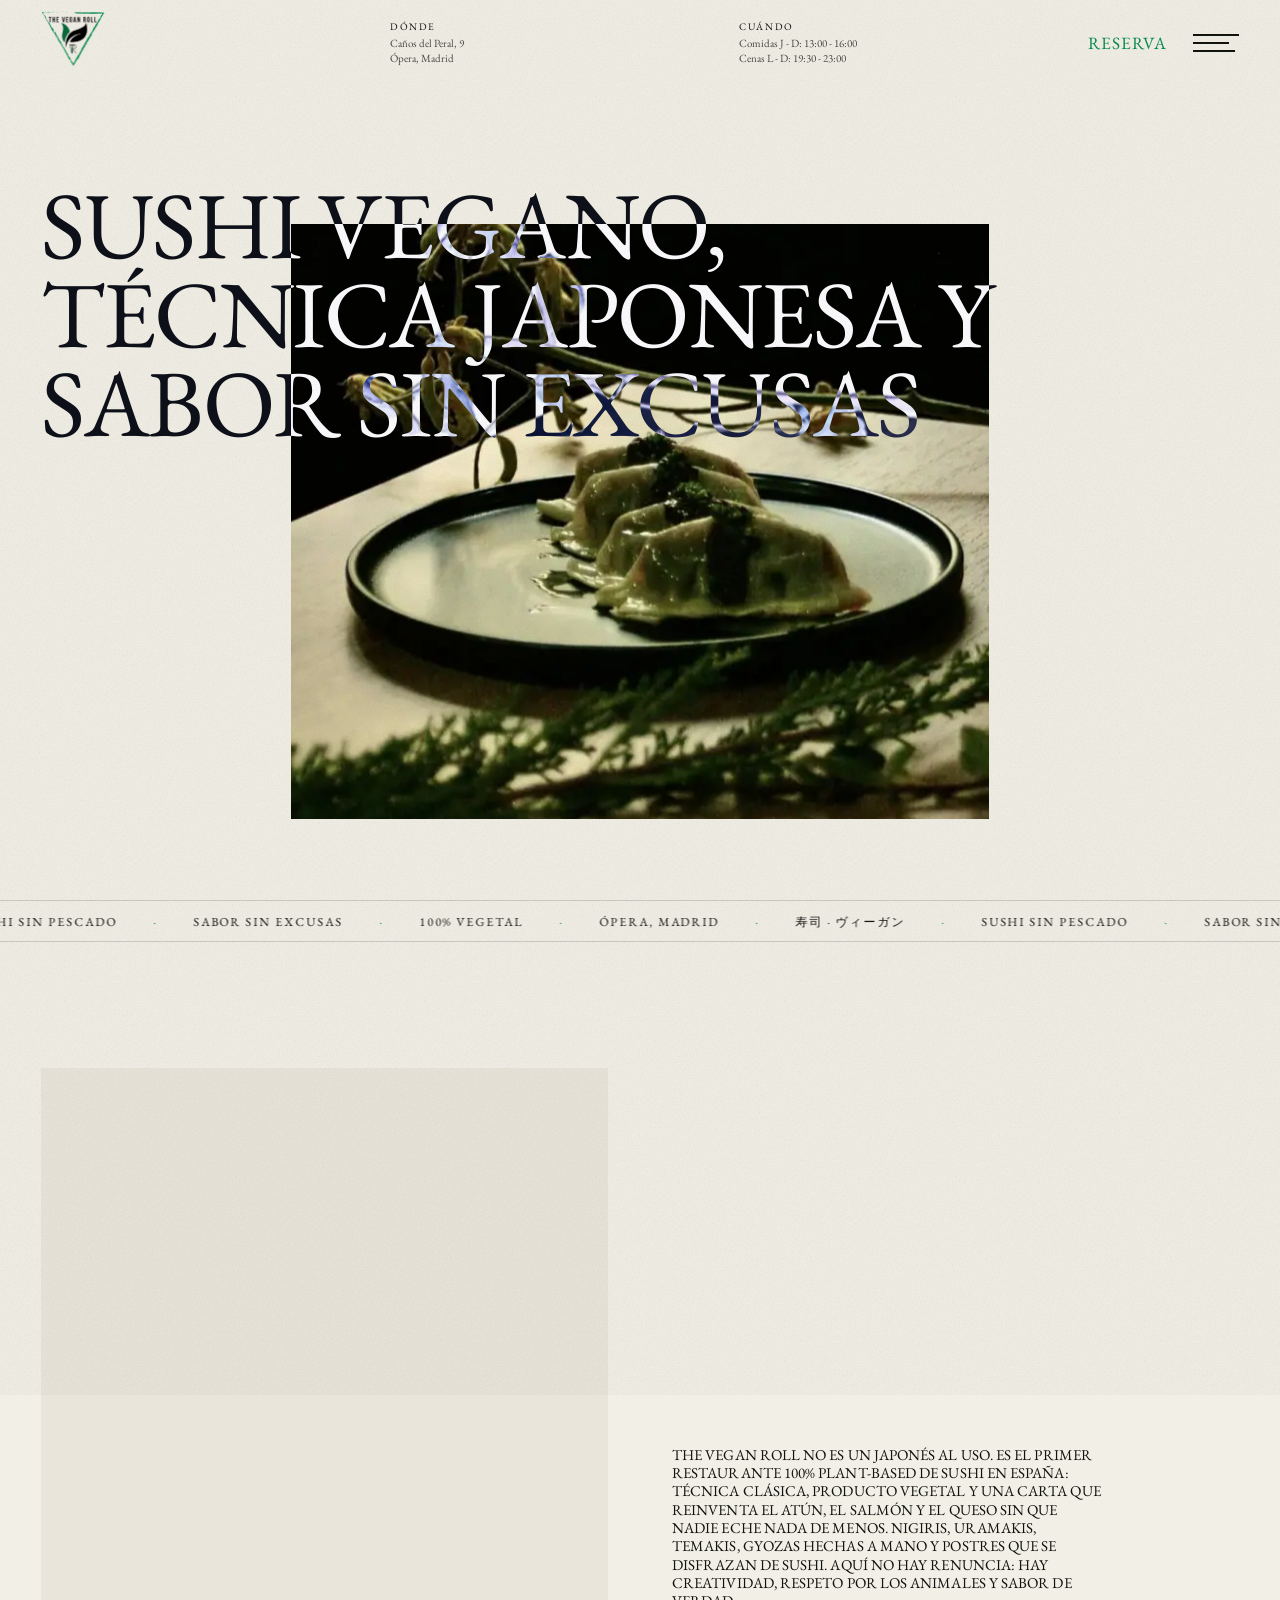
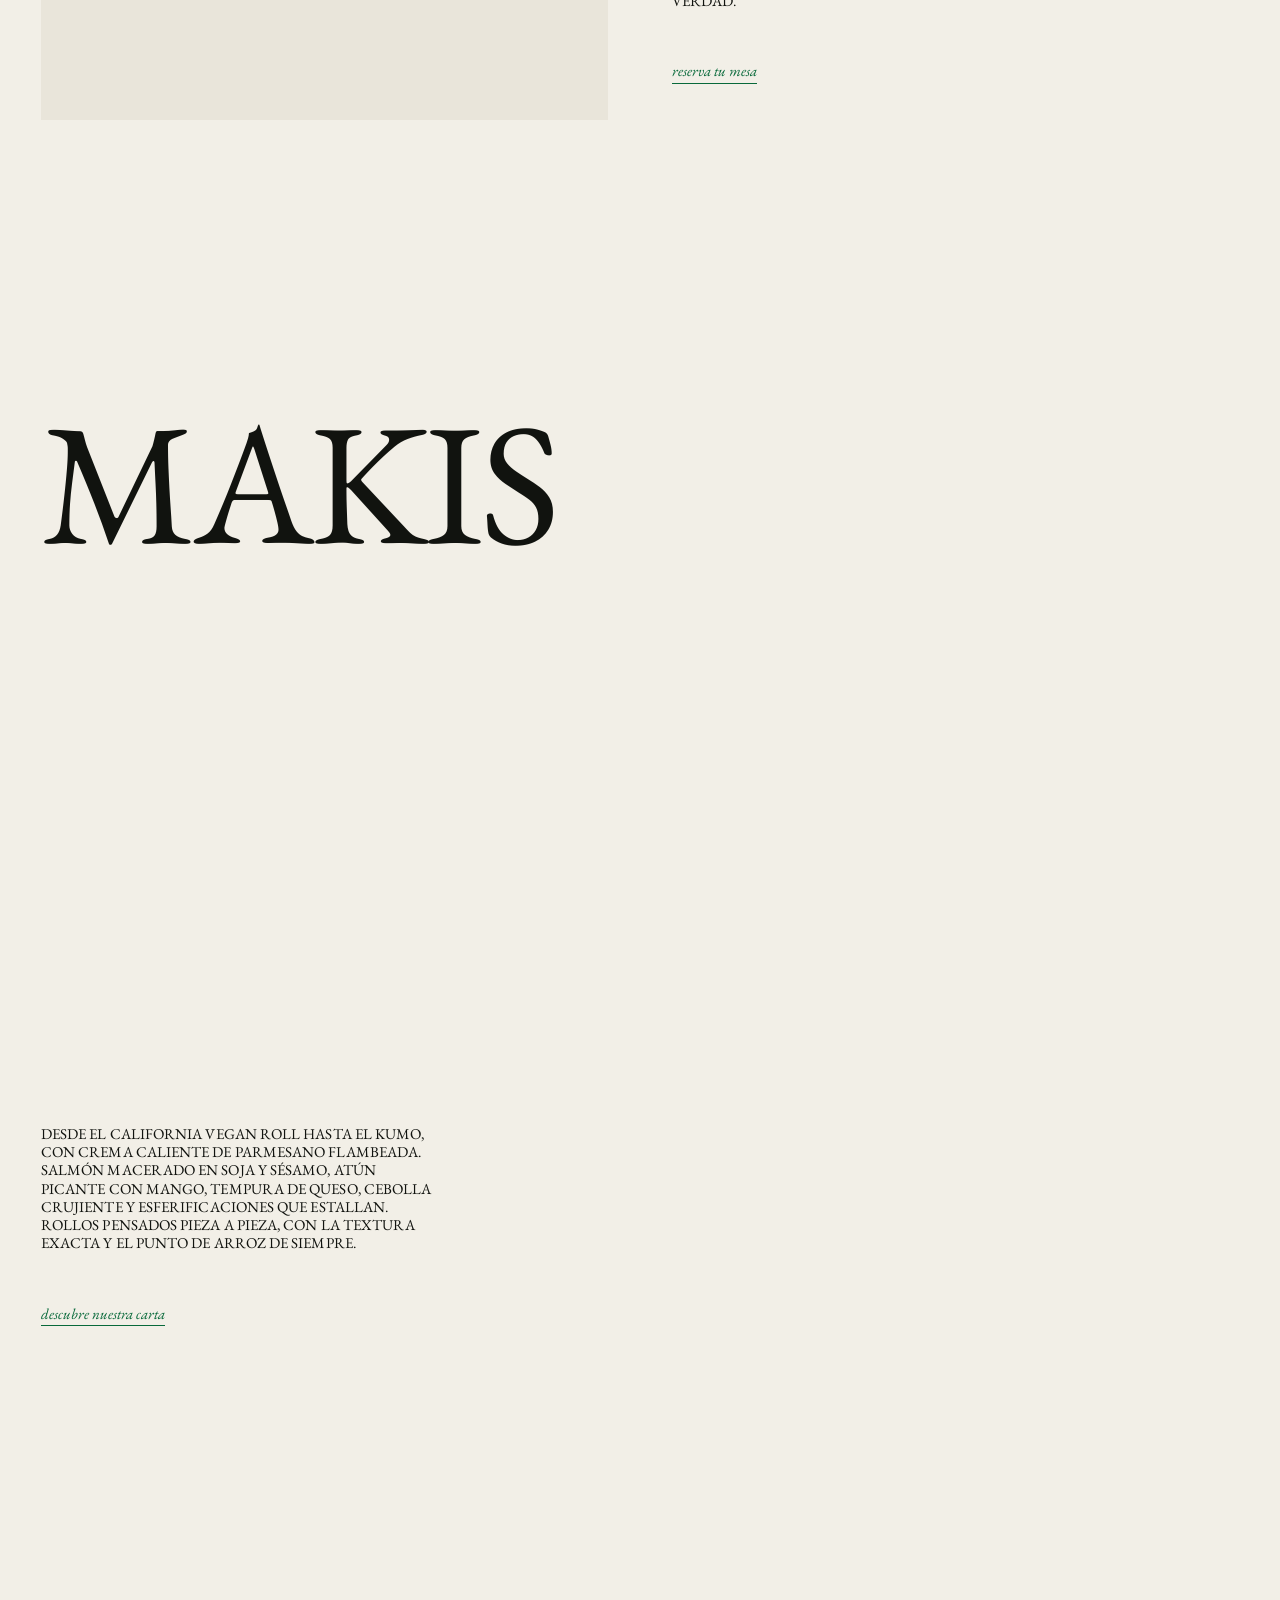
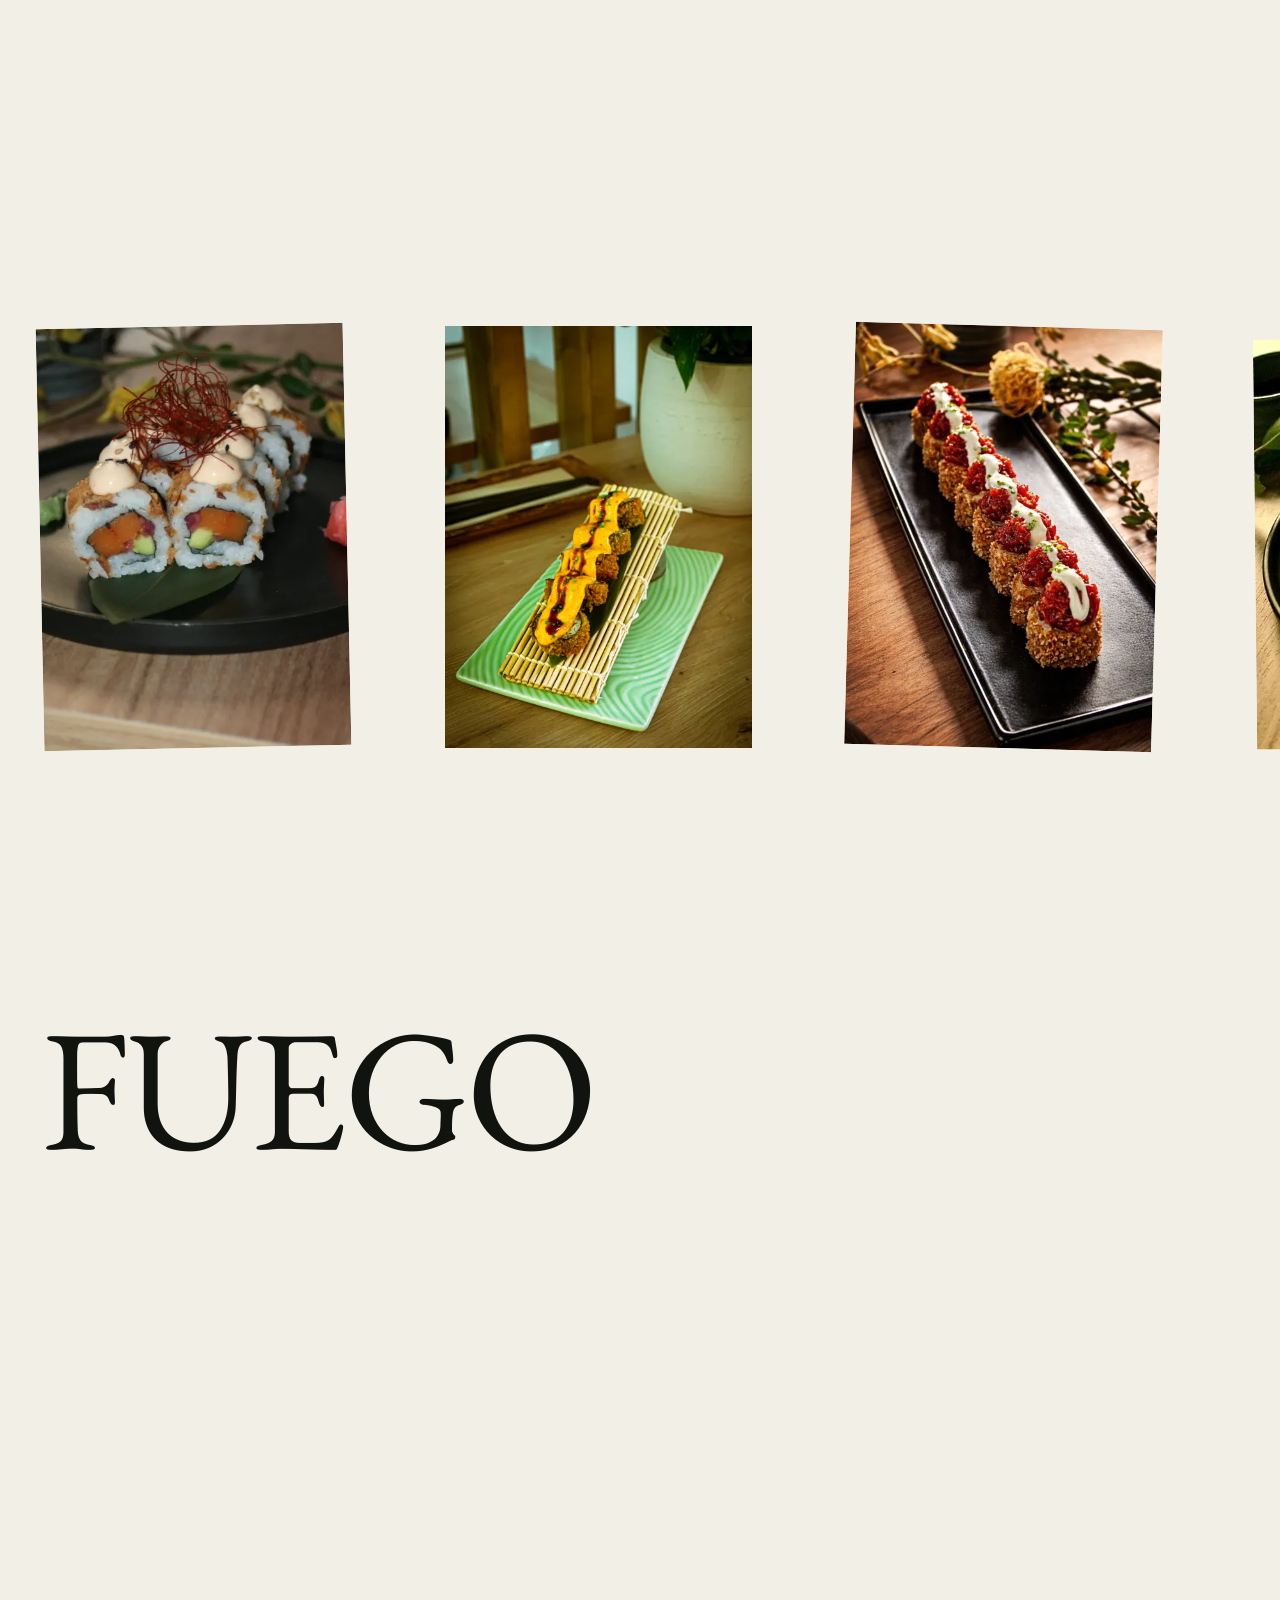
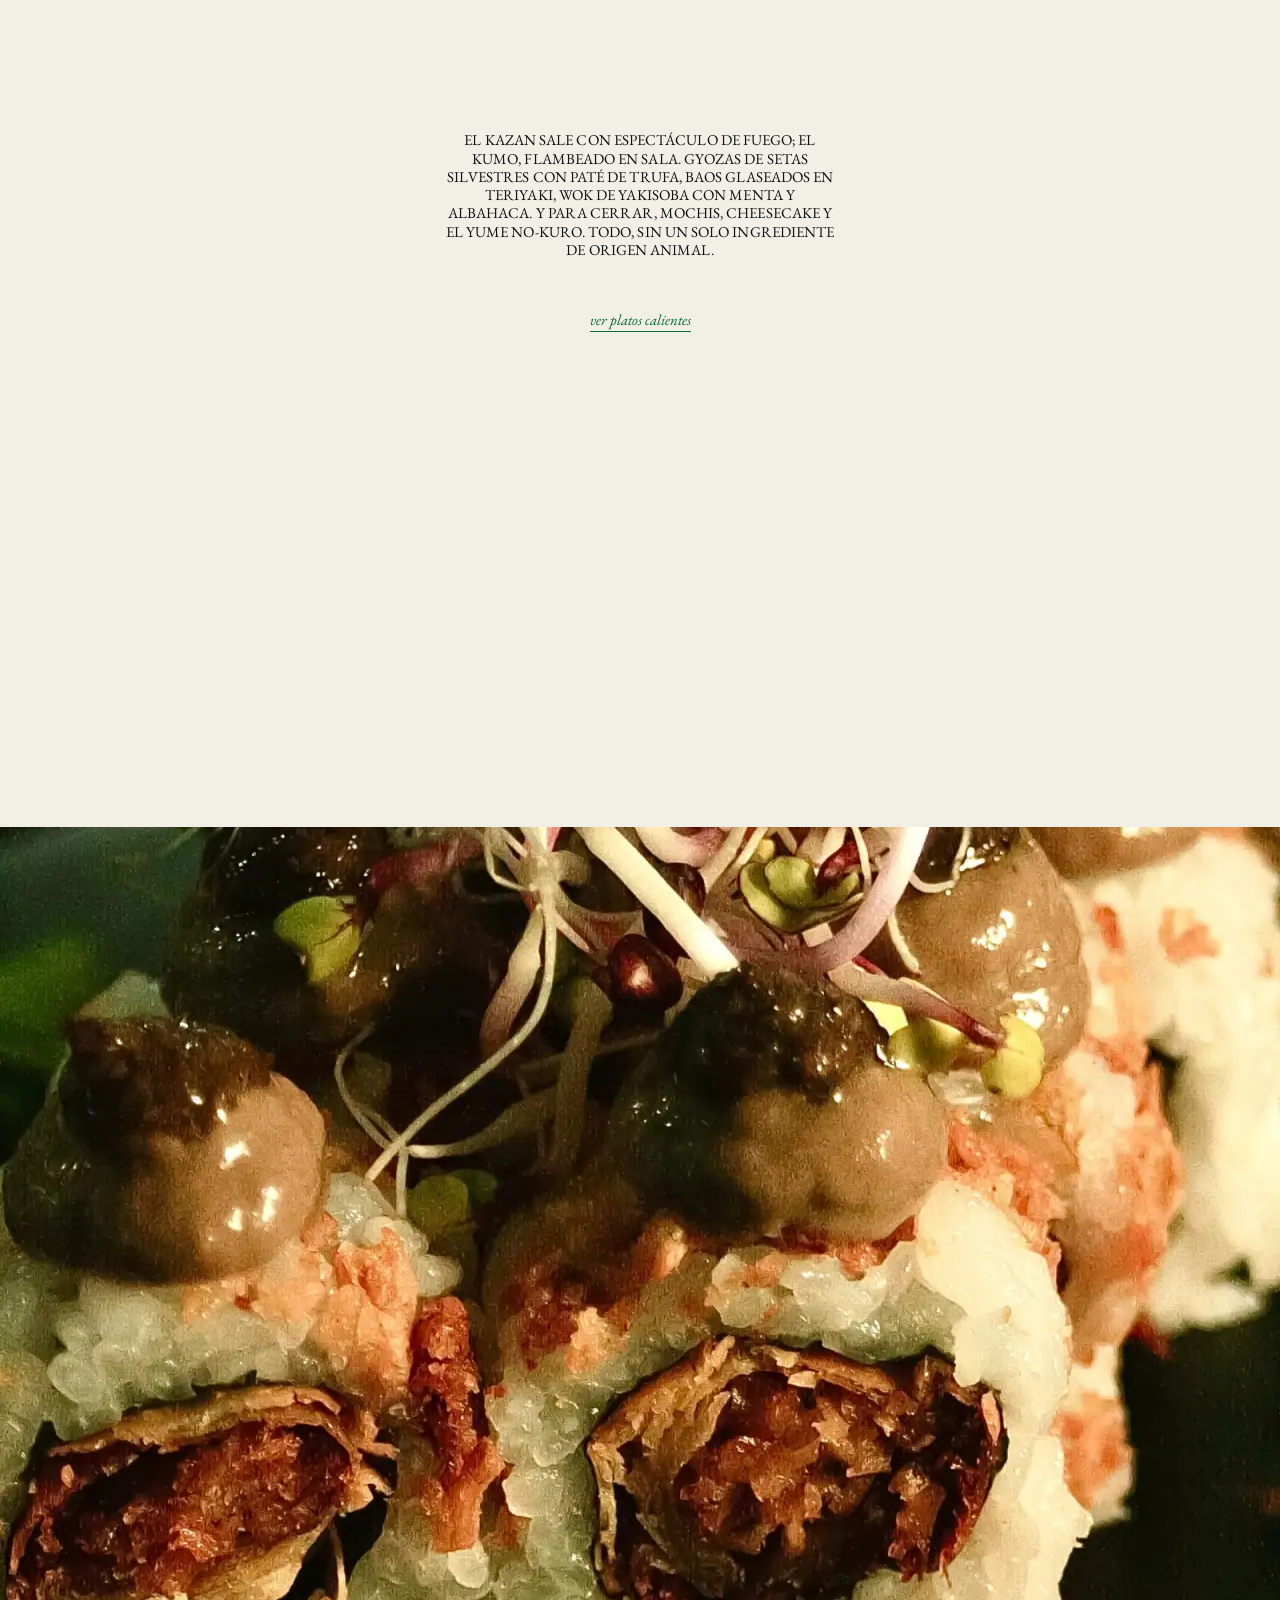
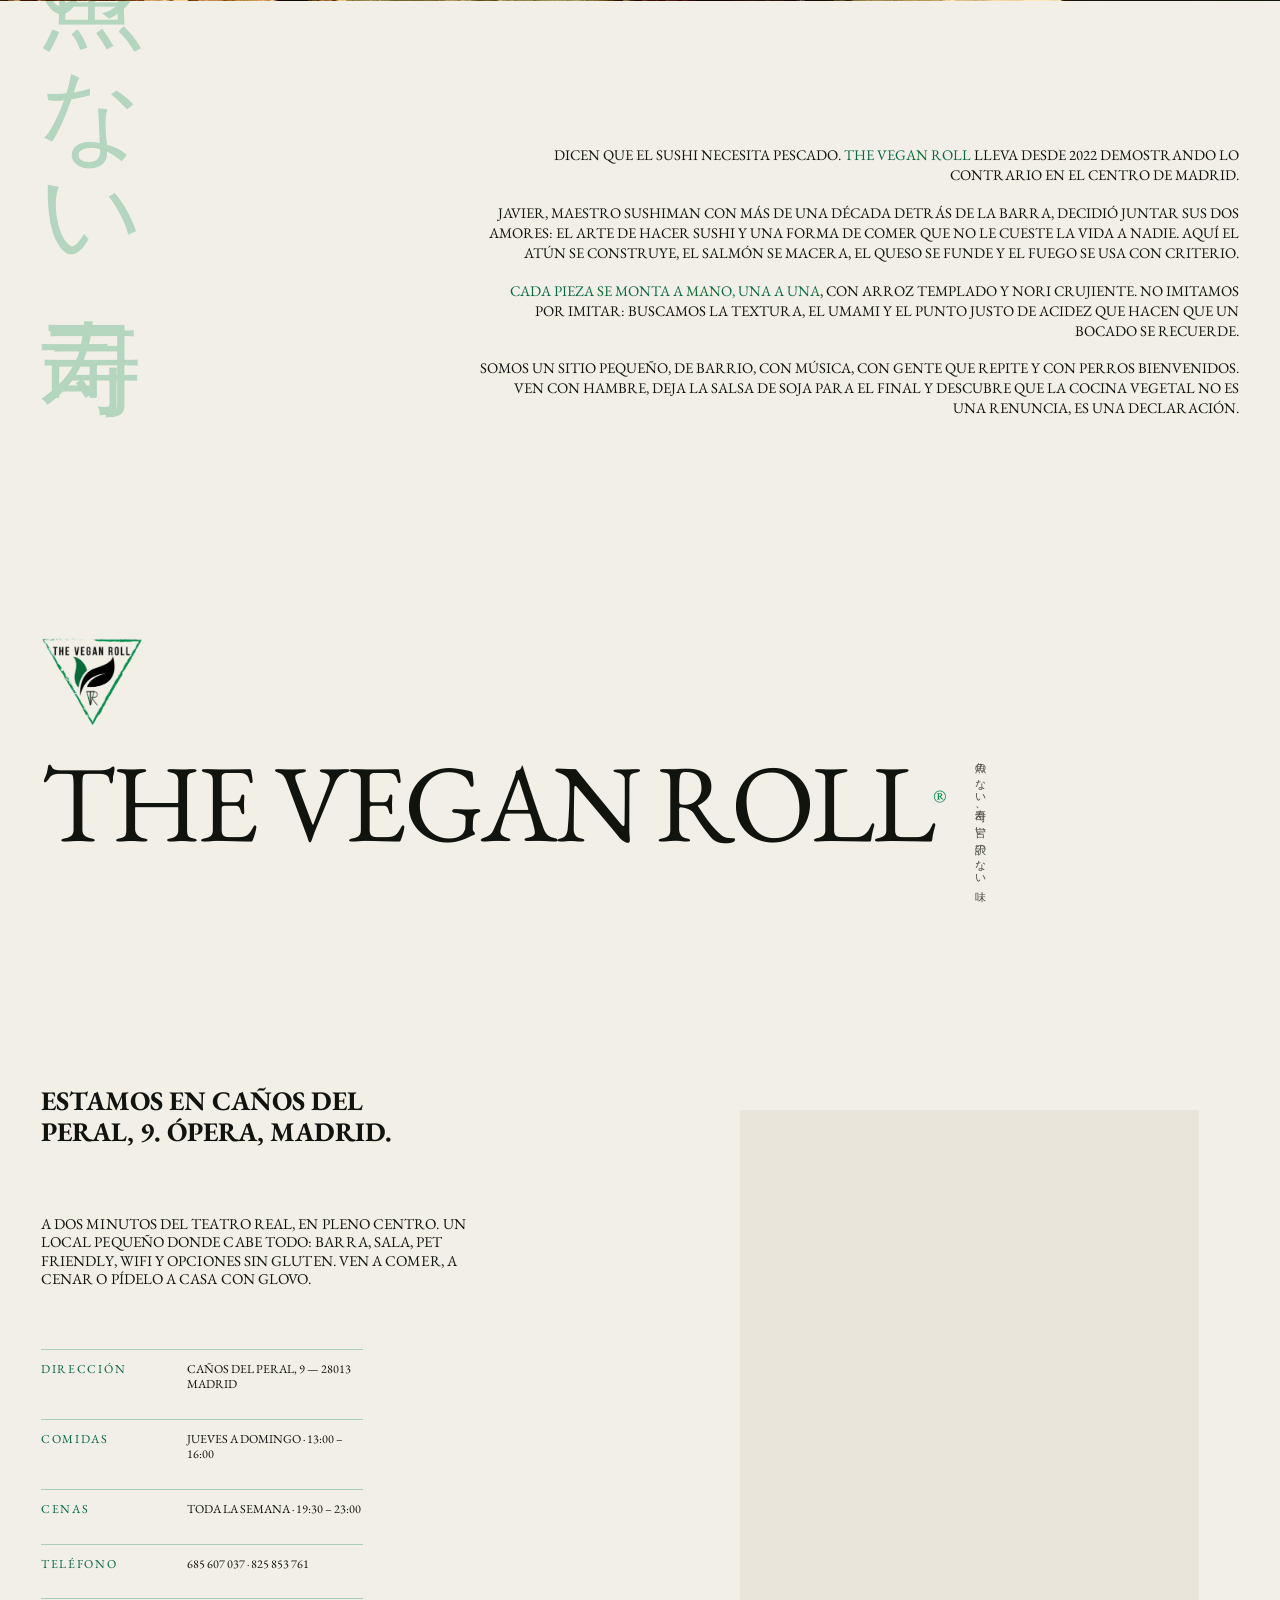
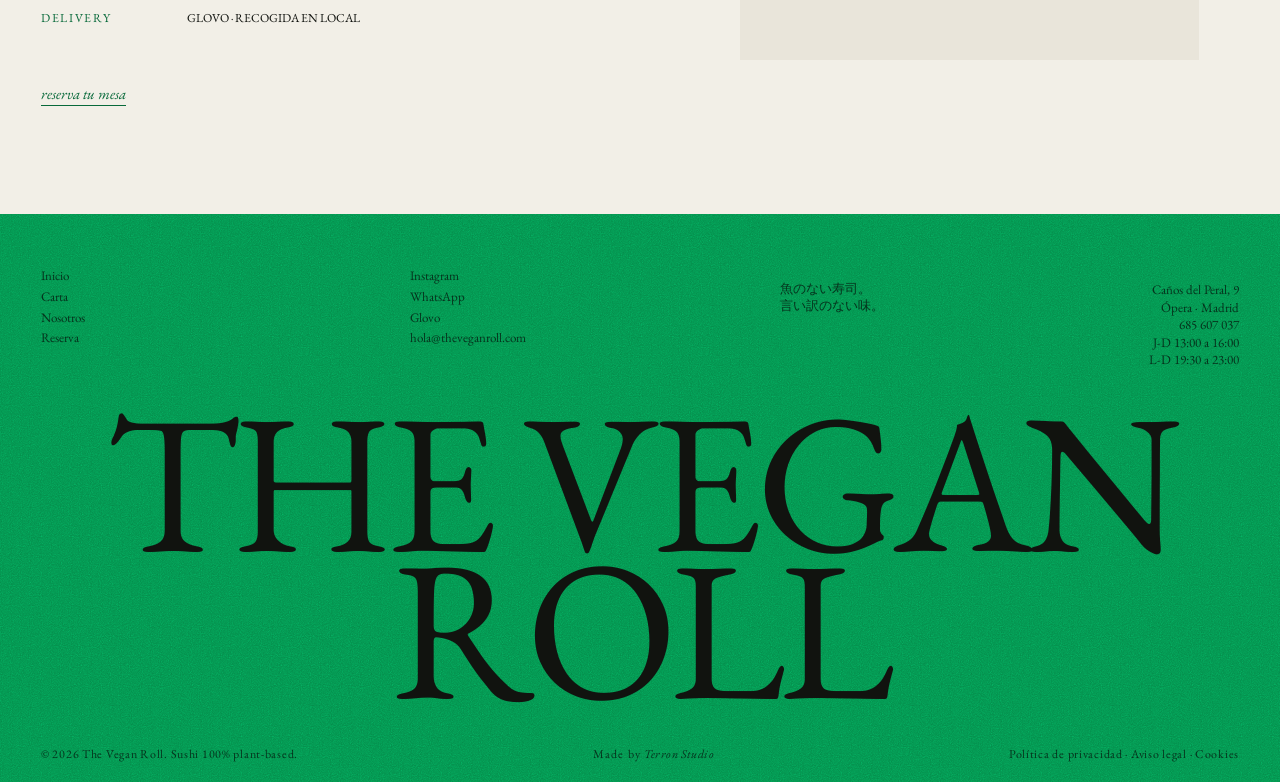
==== index.html @ 3326cb07 "feat: sitio The Vegan Roll con la versión móvil optimizada Sitio estático (HTML + CSS + JS sin depen" ====
<!doctype html>
<html lang="es">
<head>
<meta charset="utf-8">
<meta name="viewport" content="width=device-width, initial-scale=1">
<title>The Vegan Roll — Sushi vegano en Madrid</title>
<meta name="description" content="El primer restaurante 100% plant-based de sushi en España. Técnica japonesa, producto vegetal y sabor sin excusas. Caños del Peral 9, Ópera, Madrid.">
<link rel="icon" href="assets/logo/logo-negro.png">
<link rel="preconnect" href="https://fonts.googleapis.com">
<link rel="preconnect" href="https://fonts.gstatic.com" crossorigin>
<link href="https://fonts.googleapis.com/css2?family=EB+Garamond:ital,wght@0,400;0,500;1,400&display=swap" rel="stylesheet">
<link rel="preload" as="image" href="assets/img/w/local-03-1024.webp" imagesrcset="assets/img/w/local-03-480.webp 480w, assets/img/w/local-03-800.webp 800w, assets/img/w/local-03-1024.webp 1024w, assets/img/w/local-03-1280.webp 1280w" imagesizes="(max-width: 900px) 86vw, (max-width: 1080px) 84vw, (min-width: 1553px) 900px, 58vw" fetchpriority="high">
<link rel="stylesheet" href="assets/css/style.css">
<link rel="canonical" href="https://theveganroll.com/">
<meta name="theme-color" content="#f2efe7" media="(prefers-color-scheme: light)">
<meta name="theme-color" content="#11130f" media="(prefers-color-scheme: dark)">
<meta name="format-detection" content="telephone=no">
<link rel="apple-touch-icon" href="assets/logo/logo-negro.png">
<meta property="og:type" content="restaurant.restaurant">
<meta property="og:site_name" content="The Vegan Roll">
<meta property="og:locale" content="es_ES">
<meta property="og:url" content="https://theveganroll.com/">
<meta property="og:title" content="The Vegan Roll — Sushi vegano en Madrid">
<meta property="og:description" content="El primer restaurante 100% plant-based de sushi en España. Técnica japonesa, producto vegetal y sabor sin excusas. Caños del Peral 9, Ópera, Madrid.">
<meta property="og:image" content="https://theveganroll.com/assets/img/og.jpg">
<meta property="og:image:width" content="1200">
<meta property="og:image:height" content="630">
<meta property="og:image:alt" content="Sushi vegano de The Vegan Roll">
<meta name="twitter:card" content="summary_large_image">
<meta name="twitter:title" content="The Vegan Roll — Sushi vegano en Madrid">
<meta name="twitter:description" content="El primer restaurante 100% plant-based de sushi en España. Técnica japonesa, producto vegetal y sabor sin excusas. Caños del Peral 9, Ópera, Madrid.">
<meta name="twitter:image" content="https://theveganroll.com/assets/img/og.jpg">
</head>
<body>

<header class="header" data-header>
  <div class="header__in">
    <a class="brand" href="index.html" aria-label="The Vegan Roll — inicio">
      <img src="assets/logo/logo-negro.png" alt="The Vegan Roll">
    </a>

    <dl class="meta meta--hide-s">
      <dt>Dónde</dt>
      <dd>Caños del Peral, 9</dd>
      <dd>Ópera, Madrid</dd>
    </dl>

    <dl class="meta meta--hide-s">
      <dt>Cuándo</dt>
      <dd>Comidas J - D: 13:00 - 16:00</dd>
      <dd>Cenas L - D: 19:30 - 23:00</dd>
    </dl>

    <a class="header__cta" href="reserva.html">Reserva</a>

    <button class="burger" data-burger type="button" aria-label="Abrir menú" aria-expanded="false" aria-controls="nav">
      <span></span><span></span><span></span>
    </button>
  </div>
</header>

<nav class="nav" id="nav" data-nav aria-hidden="true">
  <div class="nav__inner">
    <div class="nav__media" data-nav-media aria-hidden="true">
      <figure class="nav__img nav__img--base" data-img="__base"><img src="assets/img/w/local-11-800.webp" alt="" loading="lazy" srcset="assets/img/w/local-11-480.webp 480w, assets/img/w/local-11-800.webp 800w, assets/img/w/local-11-1024.webp 1024w, assets/img/w/local-11-1280.webp 1280w" sizes="(max-width: 900px) 72vw, 23vw" width="1170" height="1712" decoding="async"></figure>
      <figure class="nav__img" data-img="inicio"><img src="assets/img/w/local-01-800.webp" alt="" loading="lazy" srcset="assets/img/w/local-01-480.webp 480w, assets/img/w/local-01-800.webp 800w, assets/img/w/local-01-1024.webp 1024w, assets/img/w/local-01-1280.webp 1280w" sizes="(max-width: 900px) 72vw, 23vw" width="1170" height="1683" decoding="async"></figure>
      <figure class="nav__img" data-img="carta"><img src="assets/img/w/sushi-box-800.webp" alt="" loading="lazy" srcset="assets/img/w/sushi-box-480.webp 480w, assets/img/w/sushi-box-800.webp 800w, assets/img/w/sushi-box-1024.webp 1024w, assets/img/w/sushi-box-1280.webp 1280w" sizes="(max-width: 900px) 72vw, 23vw" width="1280" height="1376" decoding="async"></figure>
      <figure class="nav__img" data-img="nosotros"><img src="assets/img/w/local-09-800.webp" alt="" loading="lazy" srcset="assets/img/w/local-09-480.webp 480w, assets/img/w/local-09-800.webp 800w, assets/img/w/local-09-1024.webp 1024w, assets/img/w/local-09-1280.webp 1280w" sizes="(max-width: 900px) 72vw, 23vw" width="1170" height="1686" decoding="async"></figure>
      <figure class="nav__img" data-img="reserva"><img src="assets/img/w/local-05-800.webp" alt="" loading="lazy" srcset="assets/img/w/local-05-480.webp 480w, assets/img/w/local-05-800.webp 800w, assets/img/w/local-05-1024.webp 1024w, assets/img/w/local-05-1280.webp 1280w" sizes="(max-width: 900px) 72vw, 23vw" width="1170" height="1722" decoding="async"></figure>
      <figure class="nav__img" data-img="instagram"><img src="assets/img/w/krunchy-800.webp" alt="" loading="lazy" srcset="assets/img/w/krunchy-480.webp 480w, assets/img/w/krunchy-800.webp 800w, assets/img/w/krunchy-1024.webp 1024w, assets/img/w/krunchy-1280.webp 1280w" sizes="(max-width: 900px) 72vw, 23vw" width="1280" height="1924" decoding="async"></figure>
    </div>

    <ul class="nav__list">
      <li class="nav__item"><a href="index.html" data-img="inicio">Inicio</a></li>
      <li class="nav__item"><a href="carta.html" data-img="carta">Carta</a></li>
      <li class="nav__item"><a href="nosotros.html" data-img="nosotros">Nosotros</a></li>
      <li class="nav__item"><a href="reserva.html" data-img="reserva">Reserva</a></li>
      <li class="nav__item"><a href="https://www.instagram.com/theveganroll/" target="_blank" rel="noopener" data-img="instagram">Instagram</a></li>
    </ul>
  </div>
</nav>

<main>

  <!-- HERO -->
  <section class="hero">
    <h1 class="hero__title">Sushi vegano, <br>técnica japonesa y <br>sabor sin excusas</h1>
    <figure class="hero__media" data-hero-media>
      <img src="assets/img/w/local-03-1024.webp" alt="Interior del restaurante The Vegan Roll" fetchpriority="high" srcset="assets/img/w/local-03-480.webp 480w, assets/img/w/local-03-800.webp 800w, assets/img/w/local-03-1024.webp 1024w, assets/img/w/local-03-1280.webp 1280w" sizes="(max-width: 900px) 86vw, (max-width: 1080px) 84vw, (min-width: 1553px) 900px, 58vw" width="1170" height="1657">
    </figure>
  </section>

  <div class="marquee">
    <div class="marquee__track" data-marquee="0.4">
      <span>Sushi sin pescado</span><span>·</span>
      <span>Sabor sin excusas</span><span>·</span>
      <span>100% vegetal</span><span>·</span>
      <span>Ópera, Madrid</span><span>·</span>
      <span>寿司 · ヴィーガン</span><span>·</span>
    </div>
  </div>

  <!-- INTRO -->
  <section class="split wrap">
    <figure data-anim="mask">
      <img src="assets/img/w/shinka-800.webp" alt="Shinka Roll de The Vegan Roll" data-parallax="0.08" loading="lazy" srcset="assets/img/w/shinka-480.webp 480w, assets/img/w/shinka-800.webp 800w, assets/img/w/shinka-1024.webp 1024w, assets/img/w/shinka-1280.webp 1280w" sizes="(max-width: 1080px) 92vw, 46vw" width="1260" height="1953" decoding="async">
    </figure>
    <div class="split__text">
      <p class="copy" data-anim>
        The Vegan Roll no es un japonés al uso. Es el primer restaurante 100% plant-based
        de sushi en España: técnica clásica, producto vegetal y una carta que reinventa
        el atún, el salmón y el queso sin que nadie eche nada de menos. Nigiris, uramakis,
        temakis, gyozas hechas a mano y postres que se disfrazan de sushi. Aquí no hay
        renuncia: hay creatividad, respeto por los animales y sabor de verdad.
      </p>
      <a class="link-u" href="reserva.html" data-anim data-anim-delay="1">reserva tu mesa</a>
    </div>
  </section>

  <!-- PALABRA 1 -->
  <section class="reveal-block wrap reveal-block--left">
    <div class="reveal-block__sticky">
      <h2 class="reveal-word" data-word>Makis</h2>
    </div>
    <div class="reveal-block__body">
      <p class="copy" data-anim>
        Desde el California Vegan Roll hasta el Kumo, con crema caliente de parmesano
        flambeada. Salmón macerado en soja y sésamo, atún picante con mango, tempura de
        queso, cebolla crujiente y esferificaciones que estallan. Rollos pensados pieza a
        pieza, con la textura exacta y el punto de arroz de siempre.
      </p>
      <a class="link-u" href="carta.html" data-anim data-anim-delay="1">descubre nuestra carta</a>
    </div>
  </section>

  <!-- GALERÍA -->
  <section class="gallery">
    <div class="gallery__row" data-gallery>
      <figure class="gallery__item"><img src="assets/img/w/krunchy-800.webp" alt="Krunchy Roll" loading="lazy" srcset="assets/img/w/krunchy-480.webp 480w, assets/img/w/krunchy-800.webp 800w, assets/img/w/krunchy-1024.webp 1024w, assets/img/w/krunchy-1280.webp 1280w" sizes="(max-width: 620px) 66vw, (max-width: 1080px) 34vw, 24vw" width="1280" height="1924" decoding="async"></figure>
      <figure class="gallery__item"><img src="assets/img/w/flambeado-800.webp" alt="Roll flambeado con salsa picante" loading="lazy" srcset="assets/img/w/flambeado-480.webp 480w, assets/img/w/flambeado-800.webp 800w, assets/img/w/flambeado-1024.webp 1024w, assets/img/w/flambeado-1280.webp 1280w" sizes="(max-width: 620px) 66vw, (max-width: 1080px) 34vw, 24vw" width="1280" height="1920" decoding="async"></figure>
      <figure class="gallery__item"><img src="assets/img/w/tempure-800.webp" alt="Tempure Cheese Roll" loading="lazy" srcset="assets/img/w/tempure-480.webp 480w, assets/img/w/tempure-800.webp 800w, assets/img/w/tempure-1024.webp 1024w, assets/img/w/tempure-1280.webp 1280w" sizes="(max-width: 620px) 66vw, (max-width: 1080px) 34vw, 24vw" width="1024" height="1536" decoding="async"></figure>
      <figure class="gallery__item"><img src="assets/img/w/nigiri-mango-800.webp" alt="Nigiri de mango" loading="lazy" srcset="assets/img/w/nigiri-mango-480.webp 480w, assets/img/w/nigiri-mango-800.webp 800w, assets/img/w/nigiri-mango-1024.webp 1024w, assets/img/w/nigiri-mango-1280.webp 1280w" sizes="(max-width: 620px) 66vw, (max-width: 1080px) 34vw, 24vw" width="1116" height="1724" decoding="async"></figure>
      <figure class="gallery__item"><img src="assets/img/w/bao-800.webp" alt="Bao Shizen" loading="lazy" srcset="assets/img/w/bao-480.webp 480w, assets/img/w/bao-800.webp 800w, assets/img/w/bao-1024.webp 1024w, assets/img/w/bao-1280.webp 1280w" sizes="(max-width: 620px) 66vw, (max-width: 1080px) 34vw, 24vw" width="1280" height="1722" decoding="async"></figure>
      <figure class="gallery__item"><img src="assets/img/w/sushi-box-800.webp" alt="Sushi Box de 18 piezas" loading="lazy" srcset="assets/img/w/sushi-box-480.webp 480w, assets/img/w/sushi-box-800.webp 800w, assets/img/w/sushi-box-1024.webp 1024w, assets/img/w/sushi-box-1280.webp 1280w" sizes="(max-width: 620px) 66vw, (max-width: 1080px) 34vw, 24vw" width="1280" height="1376" decoding="async"></figure>
      <figure class="gallery__item"><img src="assets/img/w/green-power-800.webp" alt="Temaki Green Power" loading="lazy" srcset="assets/img/w/green-power-480.webp 480w, assets/img/w/green-power-800.webp 800w, assets/img/w/green-power-1024.webp 1024w, assets/img/w/green-power-1280.webp 1280w" sizes="(max-width: 620px) 66vw, (max-width: 1080px) 34vw, 24vw" width="1280" height="1918" decoding="async"></figure>
      <figure class="gallery__item"><img src="assets/img/w/paradise-800.webp" alt="Paradise Roll, postre" loading="lazy" srcset="assets/img/w/paradise-480.webp 480w, assets/img/w/paradise-800.webp 800w, assets/img/w/paradise-1024.webp 1024w, assets/img/w/paradise-1280.webp 1280w" sizes="(max-width: 620px) 66vw, (max-width: 1080px) 34vw, 24vw" width="1280" height="854" decoding="async"></figure>
    </div>
  </section>

  <!-- PALABRA 2 -->
  <section class="reveal-block wrap">
    <div class="reveal-block__sticky">
      <h2 class="reveal-word" data-word>Fuego</h2>
    </div>
    <div class="reveal-block__body">
      <p class="copy" data-anim>
        El Kazan sale con espectáculo de fuego; el Kumo, flambeado en sala. Gyozas de setas
        silvestres con paté de trufa, baos glaseados en teriyaki, wok de yakisoba con menta
        y albahaca. Y para cerrar, mochis, cheesecake y el Yume No-kuro. Todo, sin un solo
        ingrediente de origen animal.
      </p>
      <a class="link-u" href="carta.html#gyozas" data-anim data-anim-delay="1">ver platos calientes</a>
    </div>
  </section>

  <!-- IMAGEN A SANGRE -->
  <section class="bleed">
    <img src="assets/img/w/no-copy-800.webp" alt="No copy – No reply Roll" data-parallax="0.16" loading="lazy" srcset="assets/img/w/no-copy-480.webp 480w, assets/img/w/no-copy-800.webp 800w, assets/img/w/no-copy-1024.webp 1024w, assets/img/w/no-copy-1280.webp 1280w" sizes="100vw" width="1280" height="1918" decoding="async">
  </section>

  <!-- MANIFIESTO EN TRIÁNGULO -->
  <section class="manifesto wrap">
    <p class="manifesto__ghost" aria-hidden="true" data-parallax="0.07">魚のない寿司</p>
    <div class="manifesto__shape" data-anim>
      <p>
        Dicen que el sushi necesita pescado. <em class="hl">The Vegan Roll</em> lleva desde 2022 demostrando lo
        contrario en el centro de Madrid.
      </p>
      <p>
        Javier, maestro sushiman con más de una década detrás de la barra, decidió juntar
        sus dos amores: el arte de hacer sushi y una forma de comer que no le cueste la
        vida a nadie. Aquí el atún se construye, el salmón se macera, el queso se funde y
        el fuego se usa con criterio.
      </p>
      <p>
        <em class="hl">Cada pieza se monta a mano, una a una</em>, con arroz templado y nori crujiente.
        No imitamos por imitar: buscamos la textura, el umami y el punto justo de acidez
        que hacen que un bocado se recuerde.
      </p>
      <p>
        Somos un sitio pequeño, de barrio, con música, con gente que repite y con perros
        bienvenidos. Ven con hambre, deja la salsa de soja para el final y descubre que la
        cocina vegetal no es una renuncia, es una declaración.
      </p>
    </div>
  </section>

  <!-- WORDMARK -->
  <section class="wordmark wordmark--left">
    <img class="wordmark__leaf" src="assets/logo/logo-negro.png" alt="" data-anim>
    <h2 data-anim>The Vegan Roll<sup>®</sup></h2>
    <p class="jp" data-anim>魚のない寿司、言い訳のない味</p>
  </section>

  <!-- LOCALIZACIÓN -->
  <section class="place wrap">
    <div class="place__grid">
      <div class="place__data">
        <h2 class="story__lead" data-anim>Estamos en Caños del Peral, 9. Ópera, Madrid.</h2>
        <p class="copy" data-anim data-anim-delay="1">
          A dos minutos del Teatro Real, en pleno centro. Un local pequeño donde cabe todo:
          barra, sala, pet friendly, wifi y opciones sin gluten. Ven a comer, a cenar o
          pídelo a casa con Glovo.
        </p>
        <dl class="place__rows" data-anim data-anim-delay="2">
          <div class="place__row"><dt>Dirección</dt><dd>Caños del Peral, 9 — 28013 Madrid</dd></div>
          <div class="place__row"><dt>Comidas</dt><dd>Jueves a domingo · 13:00 – 16:00</dd></div>
          <div class="place__row"><dt>Cenas</dt><dd>Toda la semana · 19:30 – 23:00</dd></div>
          <div class="place__row"><dt>Teléfono</dt><dd><a href="tel:+34685607037">685 607 037</a> · <a href="tel:+34825853761">825 853 761</a></dd></div>
          <div class="place__row"><dt>Delivery</dt><dd><a href="https://glovoapp.com/es/es/madrid/stores/the-vegan-roll-madrid" target="_blank" rel="noopener">Glovo</a> · recogida en local</dd></div>
        </dl>
        <a class="link-u" href="reserva.html" data-anim data-anim-delay="3">reserva tu mesa</a>
      </div>
      <figure class="place__map" data-anim="mask">
        <img src="assets/img/w/local-04-800.webp" alt="Surtido de sushi vegano de The Vegan Roll" loading="lazy" srcset="assets/img/w/local-04-480.webp 480w, assets/img/w/local-04-800.webp 800w, assets/img/w/local-04-1024.webp 1024w, assets/img/w/local-04-1280.webp 1280w" sizes="(max-width: 1080px) 92vw, 44vw" width="1170" height="1689" decoding="async">
      </figure>
    </div>
  </section>

</main>

<footer class="footer">
  <div class="footer__top">
    <ul class="footer__col">
      <li><a href="index.html">Inicio</a></li>
      <li><a href="carta.html">Carta</a></li>
      <li><a href="nosotros.html">Nosotros</a></li>
      <li><a href="reserva.html">Reserva</a></li>
    </ul>
    <ul class="footer__col">
      <li><a href="https://www.instagram.com/theveganroll/" target="_blank" rel="noopener">Instagram</a></li>
      <li><a href="https://wa.me/34685607037" target="_blank" rel="noopener">WhatsApp</a></li>
      <li><a href="https://glovoapp.com/es/es/madrid/stores/the-vegan-roll-madrid" target="_blank" rel="noopener">Glovo</a></li>
      <li><a href="mailto:hola@theveganroll.com">hola@theveganroll.com</a></li>
    </ul>
    <p class="footer__col">魚のない寿司。<br>言い訳のない味。</p>
    <p class="footer__addr">
      Caños del Peral, 9<br>
      Ópera · Madrid<br>
      <a href="tel:+34685607037">685 607 037</a><br>
      J-D 13:00 a 16:00<br>
      L-D 19:30 a 23:00
    </p>
  </div>
  <h2 class="footer__mark">The Vegan Roll</h2>
  <div class="footer__legal">
    <span>© <span data-year>2026</span> The Vegan Roll. Sushi 100% plant-based.</span>
    <span class="footer__credit">Made by <a href="https://terron-studio.com" target="_blank" rel="noopener"><em>Terron Studio</em></a></span>
    <span><a href="privacidad.html">Política de privacidad</a> · <a href="aviso-legal.html">Aviso legal</a> · <a href="cookies.html">Cookies</a></span>
  </div>
</footer>


<script src="assets/js/main.js"></script>
</body>
</html>
---- assets/css/style.css ----
/* ==========================================================================
   The Vegan Roll — 2.0
   Dirección de arte: editorial, tipografía serif a gran escala, papel + tinta,
   verde de marca como color de bloque. Animaciones ligadas al scroll.
   ========================================================================== */

/* ---------- Tokens ---------- */
:root {
  --paper: #f2efe7;
  --paper-2: #e9e5da;
  --ink: #11130f;
  --ink-soft: #4a4c45;
  --green: #048d4b;
  --green-deep: #08693a;
  --green-ink: #06331d;

  --max: 1680px;
  --gut: clamp(18px, 3.2vw, 56px);

  --f-display: "EB Garamond", "Apple Garamond", Garamond, "Times New Roman", serif;
  --f-ui: "EB Garamond", Garamond, serif;

  --ease: cubic-bezier(0.16, 1, 0.3, 1);
  --dur: 0.9s;
}

/* ---------- Reset ---------- */
*, *::before, *::after { box-sizing: border-box; }
html, body { margin: 0; padding: 0; }
html { -webkit-text-size-adjust: 100%; scroll-behavior: smooth; }
img, video { display: block; max-width: 100%; height: auto; }
a { color: inherit; text-decoration: none; }
button { font: inherit; color: inherit; background: none; border: 0; cursor: pointer; }
ul { margin: 0; padding: 0; list-style: none; }

body {
  background: var(--paper);
  color: var(--ink);
  font-family: var(--f-display);
  font-size: clamp(15px, 1.05vw, 18px);
  line-height: 1.28;
  overflow-x: hidden;
  -webkit-font-smoothing: antialiased;
}

/* Grano de papel sobre todo el documento */
body::after {
  content: "";
  position: fixed;
  inset: -55%;
  z-index: 9999;
  pointer-events: none;
  opacity: 0.4;
  mix-blend-mode: multiply;
  animation: grain 0.9s steps(1, end) infinite;
  will-change: transform;
  background-image: url("data:image/svg+xml,%3Csvg xmlns='http://www.w3.org/2000/svg' width='180' height='180'%3E%3Cfilter id='n'%3E%3CfeTurbulence type='fractalNoise' baseFrequency='0.85' numOctaves='4' stitchTiles='stitch'/%3E%3CfeColorMatrix type='saturate' values='0'/%3E%3C/filter%3E%3Crect width='180' height='180' filter='url(%23n)' opacity='0.42'/%3E%3C/svg%3E");
}

::selection { background: var(--green); color: #fff; }

html { scrollbar-color: var(--green) var(--paper-2); scrollbar-width: thin; }
::-webkit-scrollbar { width: 10px; height: 10px; }
::-webkit-scrollbar-track { background: var(--paper-2); }
::-webkit-scrollbar-thumb { background: var(--green); }
::-webkit-scrollbar-thumb:hover { background: var(--green-deep); }

/* ---------- Utilidades ---------- */
.wrap { width: 100%; max-width: var(--max); margin-inline: auto; padding-inline: var(--gut); }

.eyebrow {
  font-size: clamp(11px, 0.78vw, 13px);
  letter-spacing: 0.24em;
  text-transform: uppercase;
  color: var(--green-deep);
}
.copy {
  text-transform: uppercase;
  font-size: clamp(15px, 1.15vw, 21px);
  line-height: 1.22;
  letter-spacing: 0.005em;
  max-width: 62ch;
}

.link-u {
  display: inline-block;
  width: fit-content;
  justify-self: start;
  align-self: start;
  color: var(--green-deep);
  border-color: var(--green);
  font-style: italic;
  font-size: clamp(15px, 1.15vw, 20px);
  border-bottom: 1px solid currentColor;
  padding-bottom: 2px;
  transition: opacity 0.35s var(--ease), letter-spacing 0.45s var(--ease);
}
.link-u:hover { color: var(--ink); border-color: var(--ink); letter-spacing: 0.02em; }

.jp {
  font-size: 11px;
  letter-spacing: 0.18em;
  color: var(--ink-soft);
  writing-mode: vertical-rl;
}

/* ---------- Header ---------- */
.header {
  position: fixed;
  inset: 0 0 auto 0;
  z-index: 700;
  background: var(--paper);
  border-bottom: 1px solid transparent;
  transition: border-color 0.4s var(--ease), transform 0.55s var(--ease);
}
.header.is-hidden { transform: translateY(-105%); }
body.nav-open .header { transform: none; }
.header.is-stuck { border-color: rgba(4, 141, 75, 0.35); }

.header__in {
  display: grid;
  grid-template-columns: minmax(150px, 1fr) 1fr 1fr auto auto;
  align-items: start;
  gap: clamp(14px, 2vw, 40px);
  padding: 9px var(--gut) 8px;
  max-width: var(--max);
  margin-inline: auto;
}

.brand { display: block; width: clamp(62px, 5vw, 88px); }
.brand img { width: 100%; }

.meta { font-size: clamp(11px, 0.82vw, 14px); line-height: 1.32; }
.meta dt {
  text-transform: uppercase;
  letter-spacing: 0.16em;
  font-size: clamp(10px, 0.72vw, 12px);
  margin-bottom: 3px;
}
.meta dd { margin: 0; color: var(--ink-soft); }
.meta--hide-s { display: block; }

.header__cta {
  align-self: center;
  justify-self: end;
  text-transform: uppercase;
  letter-spacing: 0.06em;
  font-size: clamp(15px, 1.35vw, 24px);
  color: var(--green);
  transition: color 0.3s var(--ease);
}
.header__cta:hover { color: var(--ink); }

/* Botón menú (tres trazos irregulares, guiño al trazo pincel del logo) */
.burger {
  position: relative;
  align-self: center;
  justify-self: end;
  width: 46px;
  height: 44px;
  padding: 0;
  touch-action: manipulation;
}
.burger span {
  position: absolute;
  left: 0;
  height: 2px;
  background: var(--ink);
  transform-origin: center;
  transition: transform 0.5s var(--ease), opacity 0.3s var(--ease),
              width 0.5s var(--ease), top 0.4s var(--ease), background 0.3s var(--ease);
}
.burger span:nth-child(1) { top: calc(50% - 9px); width: 100%; }
.burger span:nth-child(2) { top: calc(50% - 1px); width: 78%; }
.burger span:nth-child(3) { top: calc(50% + 7px); width: 92%; }
.burger:hover span:nth-child(2) { width: 100%; }

body.nav-open .burger span {
  top: calc(50% - 1px);
  width: 100%;
  background: var(--paper);
}
body.nav-open .burger span:nth-child(1) { transform: rotate(45deg); }
body.nav-open .burger span:nth-child(2) { opacity: 0; }
body.nav-open .burger span:nth-child(3) { transform: rotate(-45deg); }


/* ---------- Grano sobre los bloques verdes ---------- */
.nav, .footer { position: relative; isolation: isolate; }
.nav::before, .footer::before {
  content: "";
  position: absolute;
  inset: -55%;
  z-index: 0;
  pointer-events: none;
  opacity: 0.55;
  mix-blend-mode: overlay;
  animation: grain 0.9s steps(1, end) infinite;
  will-change: transform;
  background-size: 200px 200px;
  background-image: url("data:image/svg+xml,%3Csvg xmlns='http://www.w3.org/2000/svg' width='200' height='200'%3E%3Cfilter id='g'%3E%3CfeTurbulence type='fractalNoise' baseFrequency='0.9' numOctaves='3' stitchTiles='stitch'/%3E%3CfeColorMatrix type='saturate' values='0'/%3E%3C/filter%3E%3Crect width='200' height='200' filter='url(%23g)'/%3E%3C/svg%3E");
}
.nav > *, .footer > * { position: relative; z-index: 1; }

/* Grano en movimiento, como en cine */
@keyframes grain {
  0%   { transform: translate(0, 0); }
  10%  { transform: translate(-4%, -3%); }
  20%  { transform: translate(-7%, 3%); }
  30%  { transform: translate(4%, -6%); }
  40%  { transform: translate(-3%, 6%); }
  50%  { transform: translate(-8%, -2%); }
  60%  { transform: translate(5%, 4%); }
  70%  { transform: translate(-2%, -7%); }
  80%  { transform: translate(6%, 2%); }
  90%  { transform: translate(-6%, -4%); }
  100% { transform: translate(0, 0); }
}

/* ---------- Nav overlay ---------- */
.nav {
  position: fixed;
  inset: 0;
  z-index: 600;
  background: var(--green);
  color: var(--paper);
  display: grid;
  padding: clamp(80px, 11vh, 140px) var(--gut) clamp(40px, 7vh, 80px);
  clip-path: inset(0 0 100% 0);
  transition: clip-path 0.9s var(--ease);
  pointer-events: none;
  overflow: hidden;
}
body.nav-open .nav { clip-path: inset(0 0 0 0); pointer-events: auto; }

/* Con el menú abierto, la cabecera se reduce al botón de cierre. */
body.nav-open .header { background: transparent; border-color: transparent; }
body.nav-open .header .brand,
body.nav-open .header .meta,
body.nav-open .header__cta { opacity: 0; pointer-events: none; transition: opacity 0.3s var(--ease); }

.nav__inner {
  position: relative;
  display: grid;
  align-items: center;
}

/* Cada palabra abre su imagen en un sitio distinto del lienzo */
.nav__media {
  position: absolute;
  inset: 0;
  pointer-events: none;
  transition: transform 0.9s var(--ease);
}
.nav__img {
  position: absolute;
  margin: 0;
  overflow: hidden;
  aspect-ratio: 4 / 5;
  opacity: 0;
  transition: opacity 0.55s var(--ease);
  rotate: var(--rot, 0deg);
}
.nav__img.is-on { opacity: 1; }

/* Imagen por defecto: centrada en el lado izquierdo */
.nav__img--base {
  left: 8vw;
  top: 50%;
  width: clamp(200px, 23vw, 350px);
  translate: 0 -50%;
}
.nav__img[data-img="inicio"]    { left: 3vw;  top: 4vh;  width: clamp(150px, 17vw, 270px); --rot: -3deg; }
.nav__img[data-img="carta"]     { left: 28vw; top: 36vh; width: clamp(130px, 14vw, 225px); --rot: 2.5deg; }
.nav__img[data-img="nosotros"]  { left: 6vw;  top: 38vh; width: clamp(140px, 16vw, 250px); --rot: -1.5deg; }
.nav__img[data-img="reserva"]   { left: 32vw; top: 2vh;  width: clamp(130px, 14vw, 220px); --rot: 4deg; }
.nav__img[data-img="instagram"] { left: 15vw; top: 22vh; width: clamp(160px, 20vw, 300px); --rot: -2deg; }
.nav__img img {
  width: 100%;
  height: 100%;
  object-fit: cover;
  transform: scale(1.08);
  transition: transform 1.4s var(--ease);
}
.nav__img.is-on img { transform: scale(1); }

.nav__list {
  position: relative;
  display: grid;
  align-content: center;
  gap: clamp(2px, 0.6vh, 10px);
  justify-self: end;
  text-align: right;
  padding-right: clamp(0px, 4vw, 90px);
}
.nav__item { overflow: hidden; }
.nav__item a {
  display: block;
  font-size: clamp(34px, 5.6vw, 92px);
  line-height: 1.04;
  text-transform: uppercase;
  transform: translateY(110%);
  transition: transform 0.8s var(--ease), opacity 0.1s linear;
  opacity: 0;
}
body.nav-open .nav__item a { transform: translateY(0); opacity: 1; }
.nav__item:nth-child(1) a { transition-delay: 0.12s, 0s; }
.nav__item:nth-child(2) a { transition-delay: 0.18s, 0s; }
.nav__item:nth-child(3) a { transition-delay: 0.24s, 0s; }
.nav__item:nth-child(4) a { transition-delay: 0.3s, 0s; }
.nav__item:nth-child(5) a { transition-delay: 0.36s, 0s; }

/* Al señalar una palabra, las demás se apagan */
.nav__list:hover .nav__item a { opacity: 0.45; }
.nav__list .nav__item a:hover { opacity: 1; font-style: italic; }

/* ---------- Hero ---------- */
.hero {
  position: relative;
  min-height: 100svh;
  padding-top: clamp(120px, 16vh, 190px);
  display: grid;
  place-items: center;
  overflow: clip;
}
.hero__title {
  position: relative;
  z-index: 3;
  grid-area: 1 / 1;
  margin: clamp(12px, 4vh, 46px) 0 0;
  align-self: start;
  width: 100%;
  padding-inline: var(--gut);
  font-weight: 400;
  font-size: clamp(38px, 7.4vw, 122px);
  line-height: 0.94;
  letter-spacing: -0.015em;
  text-transform: uppercase;
  mix-blend-mode: difference;
  color: #fff;
}
.hero__media {
  grid-area: 1 / 1;
  margin: 0;
  width: min(58vw, 900px);
  aspect-ratio: 4 / 3.4;
  overflow: hidden;
  transform: scale(0.94);
  will-change: transform;
  /* Color medio de la foto del hero: mientras la imagen llega, el hueco no es
     un rectángulo de papel en blanco. */
  background: #55552a;
}
.hero__media img {
  width: 100%;
  height: 100%;
  object-fit: cover;
  transform: scale(1.12);
  will-change: transform;
}

/* ---------- Marquee ---------- */
.marquee {
  border-block: 1px solid rgba(17, 19, 15, 0.16);
  padding: 10px 0;
  overflow: hidden;
  white-space: nowrap;
}
.marquee__track { display: inline-flex; gap: 2.4em; will-change: transform; }
.marquee span:nth-child(even) { color: var(--green); }
.marquee--green span:nth-child(even) { color: var(--paper); }
.marquee span {
  text-transform: uppercase;
  letter-spacing: 0.16em;
  font-size: clamp(12px, 0.95vw, 15px);
}
.marquee--green { background: var(--green); color: var(--paper); border-color: transparent; }

/* ---------- Bloques de texto / imagen ---------- */
.split {
  display: grid;
  grid-template-columns: 1fr 1fr;
  gap: clamp(24px, 5vw, 90px);
  align-items: end;
  padding-block: clamp(70px, 14vh, 190px);
}
.split--reverse > figure { order: 2; }
.split figure { margin: 0; overflow: hidden; aspect-ratio: 4 / 4.6; }
.split figure img { width: 100%; height: 100%; object-fit: cover; will-change: transform; }
.split__text { padding-bottom: clamp(0px, 4vh, 40px); }
.split__text .copy + .link-u { margin-top: clamp(22px, 4vh, 46px); }

/* ---------- Palabra gigante revelada por scroll ---------- */
.reveal-block {
  position: relative;
  padding-block: clamp(60px, 18vh, 200px) clamp(120px, 26vh, 280px);
  min-height: 175vh;
}
.reveal-block__sticky {
  position: sticky;
  top: 24vh;
  height: 0;
  pointer-events: none;
}
.reveal-word {
  margin: 0;
  font-weight: 400;
  font-size: clamp(52px, 13.5vw, 230px);
  line-height: 0.86;
  letter-spacing: -0.02em;
  text-transform: uppercase;
  white-space: nowrap;
}
.reveal-word span {
  display: inline-block;
  opacity: 0;
  filter: blur(14px);
  transform: translateY(0.14em);
  will-change: filter, opacity, transform;
}
.reveal-block__body {
  position: relative;
  z-index: 2;
  margin-top: clamp(320px, 78vh, 780px);
  display: grid;
  justify-items: center;
  text-align: center;
  gap: clamp(20px, 4vh, 40px);
}
.reveal-block__body .copy { text-align: center; max-width: 56ch; }
/* .link-u trae justify-self: start; en el bloque centrado hay que devolverlo
   al centro para que caiga justo debajo de su párrafo. */
.reveal-block__body .link-u { justify-self: center; }
.reveal-block--left .reveal-block__body { justify-items: start; text-align: left; }
.reveal-block--left .reveal-block__body .link-u { justify-self: start; }
.reveal-block--left .reveal-block__body .copy { text-align: left; }

/* ---------- Galería horizontal ---------- */
.gallery { padding-block: clamp(40px, 10vh, 120px); overflow: hidden; }
.gallery__row { display: flex; gap: clamp(10px, 1.4vw, 22px); width: max-content; will-change: transform; }
.gallery__row::-webkit-scrollbar { display: none; }
.gallery__item {
  width: clamp(220px, 24vw, 340px);
  aspect-ratio: 3 / 4;
  overflow: hidden;
  flex: none;
  transform: rotate(var(--r, 0deg));
}
.gallery__item img { width: 100%; height: 100%; object-fit: cover; transition: transform 1.2s var(--ease); }
.gallery__item:hover img { transform: scale(1.06); }
.gallery__item:nth-child(odd) { --r: -1.2deg; }
.gallery__item:nth-child(3n) { --r: 1.6deg; }
.gallery__item:nth-child(4n) { --r: -0.6deg; margin-top: clamp(14px, 3vh, 40px); }

/* ---------- Imagen a sangre con parallax ---------- */
.bleed {
  position: relative;
  height: clamp(60vh, 86vh, 900px);
  overflow: hidden;
}
.bleed img {
  position: absolute;
  inset: -12% 0 auto 0;
  width: 100%;
  height: 124%;
  object-fit: cover;
  will-change: transform;
}
.bleed__cap {
  position: absolute;
  left: var(--gut);
  bottom: clamp(18px, 4vh, 44px);
  color: var(--paper);
  text-transform: uppercase;
  letter-spacing: 0.18em;
  font-size: clamp(11px, 0.85vw, 14px);
  mix-blend-mode: difference;
}

/* ---------- Manifiesto ---------- */
.manifesto { position: relative; padding-block: clamp(80px, 16vh, 200px); }

/* Columna en vertical que asoma por debajo de la foto a sangre y acompaña al
   texto alineado a la derecha. z-index negativo y .manifesto SIN contexto de
   apilamiento propio (nada de z-index aquí): así queda por detrás de la foto,
   que es un positionado con z-index auto y se pinta por encima. */
.manifesto__ghost {
  position: absolute;
  z-index: -1;
  top: clamp(-140px, -10vw, -90px);
  left: var(--gut);
  margin: 0;
  writing-mode: vertical-rl;
  font-size: clamp(66px, 8vw, 116px);
  line-height: 1;
  letter-spacing: 0.04em;
  color: var(--green);
  opacity: 0.26;
  pointer-events: none;
  user-select: none;
  will-change: transform;
}
.manifesto__shape {
  max-width: min(760px, 92vw);
  margin-left: auto;              /* el bloque se apoya en el margen derecho */
  margin-right: 0;
  text-align: right;
  text-transform: uppercase;
  font-size: clamp(13px, 1.15vw, 19px);
  line-height: 1.36;
  hyphens: none;                  /* sin justificar no hacen falta guiones */
}
.manifesto__shape p { margin: 0; }
.manifesto__shape p + p { margin-top: 1.2em; }
.manifesto__shape .hl { font-style: normal; color: var(--green-deep); }

/* ---------- Wordmark gigante ---------- */
.wordmark {
  padding-block: clamp(30px, 8vh, 110px);
  padding-inline: var(--gut);
  max-width: var(--max);
  margin-inline: auto;
  display: grid;
  justify-items: center;
  gap: clamp(14px, 3vh, 30px);
}
.wordmark h2 {
  margin: 0;
  font-weight: 400;
  font-size: clamp(38px, 8.6vw, 150px);
  line-height: 0.88;
  letter-spacing: -0.03em;
  text-transform: uppercase;
  text-align: center;
}
.wordmark h2 sup { font-size: 0.18em; vertical-align: super; letter-spacing: 0; color: var(--green); }
.wordmark__leaf { width: clamp(70px, 8vw, 118px); opacity: 0.9; }
.wordmark > p { margin: 0; }

/* Variante de la home: alineada a la izquierda, con el vertical japonés
   apoyado en el costado derecho del logotipo. */
.wordmark--left {
  grid-template-columns: auto auto;
  justify-content: start;
  justify-items: start;
  column-gap: clamp(14px, 2.2vw, 40px);
  row-gap: clamp(14px, 3vh, 30px);
}
.wordmark--left .wordmark__leaf { grid-area: 1 / 1; }
.wordmark--left h2 { grid-area: 2 / 1; text-align: left; }
.wordmark--left .jp { grid-area: 2 / 2; align-self: end; }

/* ---------- Localización ---------- */
.place { padding-block: clamp(60px, 12vh, 160px); }
.place__grid {
  display: grid;
  grid-template-columns: 1.05fr 0.95fr;
  gap: clamp(24px, 5vw, 90px);
  align-items: center;
}
.place__data { display: grid; justify-items: start; gap: clamp(18px, 3.4vh, 40px); }
.place__rows { display: grid; gap: 14px; max-width: 46ch; }
.place__row {
  display: grid;
  grid-template-columns: 132px 1fr;
  gap: 14px;
  padding-block: 12px;
  border-top: 1px solid rgba(4, 141, 75, 0.3);
  text-transform: uppercase;
  font-size: clamp(12px, 0.95vw, 16px);
}
.place__row dt { letter-spacing: 0.14em; color: var(--green-deep); }
.place__row dd { margin: 0; }
.place__map { aspect-ratio: 5 / 6; overflow: hidden; }
.place__map img { width: 100%; height: 100%; object-fit: cover; }

/* ---------- Carta ---------- */
.page-head {
  padding-block: clamp(120px, 20vh, 220px) clamp(30px, 6vh, 70px);
  display: grid;
  gap: clamp(14px, 3vh, 28px);
}
.page-head h1 {
  margin: 0;
  font-weight: 400;
  font-size: clamp(46px, 11vw, 190px);
  line-height: 0.86;
  letter-spacing: -0.025em;
  text-transform: uppercase;
}
.page-head__note { max-width: 62ch; }

.menu-nav {
  position: sticky;
  top: clamp(52px, 6.4vh, 74px);
  z-index: 300;
  background: var(--paper);
  border-block: 1px solid rgba(17, 19, 15, 0.16);
  padding-block: 10px;
  margin-bottom: clamp(30px, 6vh, 70px);
}
.menu-nav ul {
  display: flex;
  gap: clamp(14px, 2.2vw, 34px);
  overflow-x: auto;
  overflow-y: hidden;              /* overflow-x:auto implica overflow-y:auto */
  overscroll-behavior-inline: contain;
  scrollbar-width: none;
  text-transform: uppercase;
  letter-spacing: 0.14em;
  font-size: clamp(11px, 0.85vw, 14px);
  white-space: nowrap;
}
.menu-nav ul::-webkit-scrollbar { display: none; }
.menu-nav a { padding-block: 4px; border-bottom: 1px solid transparent; }
.menu-nav a:hover, .menu-nav a.is-active { border-color: currentColor; color: var(--green); }

.course { padding-block: clamp(34px, 7vh, 84px); scroll-margin-top: 120px; }
.course__head {
  display: flex;
  align-items: baseline;
  justify-content: space-between;
  gap: 20px;
  border-bottom: 1px solid rgba(4, 141, 75, 0.4);
  padding-bottom: 12px;
  margin-bottom: clamp(20px, 4vh, 44px);
}
.course__head h2 {
  margin: 0;
  font-weight: 400;
  font-size: clamp(28px, 4.6vw, 74px);
  line-height: 0.9;
  text-transform: uppercase;
  letter-spacing: -0.015em;
}
.dishes { display: grid; grid-template-columns: repeat(2, minmax(0, 1fr)); gap: clamp(22px, 3vw, 54px); }
.dish { display: grid; gap: 8px; padding-bottom: clamp(16px, 2.4vh, 26px); }
.dish__top {
  display: flex;
  align-items: baseline;
  gap: 14px;
  justify-content: space-between;
}
.dish__name {
  text-transform: uppercase;
  font-size: clamp(15px, 1.35vw, 23px);
  letter-spacing: 0.005em;
}
.dish__name em { font-style: italic; text-transform: none; color: var(--green-deep); }
.dish__dots { flex: 1; border-bottom: 1px dotted rgba(17, 19, 15, 0.35); translate: 0 -4px; }
.dish__price { white-space: nowrap; font-size: clamp(14px, 1.2vw, 20px); color: var(--green-deep); }
.dish__desc { color: var(--ink-soft); font-size: clamp(13px, 1vw, 16.5px); line-height: 1.32; max-width: 54ch; }
.dish__tags { font-size: 12px; letter-spacing: 0.08em; color: var(--ink-soft); }

.allergens { padding-block: clamp(40px, 8vh, 90px); }
.allergens ul {
  display: flex;
  flex-wrap: wrap;
  gap: 10px 22px;
  text-transform: uppercase;
  font-size: clamp(12px, 0.92vw, 15px);
  letter-spacing: 0.08em;
  color: var(--ink-soft);
}

/* ---------- Nosotros ---------- */
.story { display: grid; gap: clamp(26px, 5vh, 60px); padding-block: clamp(40px, 8vh, 110px); }
.story__lead { font-size: clamp(19px, 2.1vw, 38px); line-height: 1.14; text-transform: uppercase; max-width: 30ch; }
.story__cols { columns: 2 260px; column-gap: clamp(24px, 4vw, 70px); }
.story__cols p { margin: 0 0 1.1em; break-inside: avoid; }
.values { display: grid; grid-template-columns: repeat(3, 1fr); gap: clamp(20px, 3vw, 56px); padding-block: clamp(40px, 8vh, 110px); }
/* Sin filetes: la estructura la marca el número, a gran escala. */
.value { display: grid; gap: 10px; }
.value__num {
  font-size: clamp(42px, 4.6vw, 80px);
  line-height: 0.86;
  letter-spacing: -0.02em;
  color: var(--green);
  margin-bottom: clamp(4px, 1.2vh, 14px);
}
.value h3 {
  margin: 0;
  font-weight: 400;
  text-transform: uppercase;
  font-size: clamp(17px, 1.6vw, 28px);
  line-height: 1.06;
}
.value p {
  margin: 0;
  color: var(--ink-soft);
  text-transform: uppercase;      /* como el resto del texto corrido */
  font-size: clamp(13px, 1vw, 16.5px);
  line-height: 1.3;
}

/* ---------- CTA final ---------- */
.cta {
  background: var(--ink);
  color: var(--paper);
  padding-block: clamp(70px, 15vh, 190px);
  text-align: center;
  display: grid;
  gap: clamp(18px, 3vh, 36px);
  justify-items: center;
}
.cta h2 {
  margin: 0;
  font-weight: 400;
  text-transform: uppercase;
  font-size: clamp(30px, 5.6vw, 96px);
  line-height: 0.94;
  letter-spacing: -0.02em;
  max-width: 18ch;
}
.cta .link-u { color: var(--green); border-color: var(--green); }
.cta .link-u:hover { color: var(--paper); border-color: var(--paper); }

/* ---------- Footer ---------- */
.footer {
  background: var(--green);
  color: var(--green-ink);
  padding: clamp(30px, 6vh, 64px) 0 0;
  overflow: hidden;
}
.footer__top {
  display: grid;
  grid-template-columns: 1fr 1fr 1fr auto;
  gap: clamp(18px, 3vw, 50px);
  padding-inline: var(--gut);
  max-width: var(--max);
  margin-inline: auto;
}
.footer a:hover { font-style: italic; }
.footer__col li + li { margin-top: 4px; }
.footer__col { font-size: clamp(13px, 1vw, 17px); }
.footer__addr { text-align: right; font-size: clamp(13px, 1vw, 17px); line-height: 1.34; }
.footer__mark {
  margin: clamp(10px, 3vh, 30px) 0 0;
  padding-inline: var(--gut);
  font-weight: 400;
  font-size: clamp(52px, 15.5vw, 268px);
  line-height: 0.74;
  letter-spacing: -0.035em;
  text-transform: uppercase;
  color: var(--ink);
  text-align: center;
  margin-bottom: clamp(18px, 3vh, 40px);
}
.footer__credit { letter-spacing: 0.1em; }
.footer__credit em {
  font-style: italic;
  letter-spacing: 0.04em;
  border-bottom: 1px solid transparent;
  transition: border-color 0.35s var(--ease);
}
.footer__credit a:hover em { border-color: currentColor; }

.footer__legal {
  display: flex;
  flex-wrap: wrap;
  justify-content: space-between;
  gap: 8px 20px;
  padding: 18px var(--gut) 20px;
  max-width: var(--max);
  margin-inline: auto;
  font-size: 12px;
  letter-spacing: 0.06em;
}

/* ---------- Animaciones de entrada ---------- */
[data-anim] { opacity: 0; transform: translateY(28px); }
[data-anim].is-in {
  opacity: 1;
  transform: none;
  transition: opacity 1s var(--ease), transform 1.1s var(--ease);
}
[data-anim="mask"] { opacity: 1; transform: none; overflow: hidden; }

/* Fondo de espera en los huecos de foto: mientras la imagen llega se ve un
   bloque de papel tintado en vez de un vacío del color de la página. */
[data-anim="mask"], .bleed, .gallery__item, .place__map { background: var(--paper-2); }
[data-anim="mask"] > img {
  clip-path: inset(0 0 100% 0);
  transform: scale(1.06);
  transition: clip-path 1.3s var(--ease), transform 1.6s var(--ease);
}
[data-anim="mask"].is-in > img { clip-path: inset(0 0 0 0); transform: scale(1); }
[data-anim-delay="1"] { transition-delay: 0.1s; }
[data-anim-delay="2"] { transition-delay: 0.2s; }
[data-anim-delay="3"] { transition-delay: 0.3s; }

/* ---------- Responsive ---------- */
@media (max-width: 900px) {
  /* En móvil solo queda la imagen base, detrás de la lista */
  .nav__img { display: none; }
  .nav__img--base {
    display: block;
    left: 50%;
    top: 50%;
    width: 72vw;
    translate: -50% -50%;
    opacity: 0.22;
  }
  .nav__img--base.is-on { opacity: 0.22; }
  .nav__list { justify-self: start; text-align: left; padding-right: 0; }
}

@media (max-width: 1080px) {
  .header__in { grid-template-columns: 1fr auto auto; }
  .meta--hide-s { display: none; }
  .split, .place__grid { grid-template-columns: 1fr; align-items: start; }
  .split--reverse > figure { order: 0; }
  .dishes { grid-template-columns: 1fr; }
  .values { grid-template-columns: 1fr; }
  .footer__top { grid-template-columns: 1fr 1fr; }
  .footer__addr { text-align: left; grid-column: 1 / -1; }
  .hero__media { width: 84vw; }
}

@media (max-width: 620px) {
  .story__cols { columns: 1; }
  .place__row { grid-template-columns: 1fr; gap: 3px; }
  .reveal-block__sticky { top: 16vh; }
  .hero__title { font-size: clamp(30px, 9.6vw, 60px); }
}

@media (prefers-reduced-motion: reduce) {
  html { scroll-behavior: auto; }
  *, *::before, *::after { animation-duration: 0.01ms !important; transition-duration: 0.01ms !important; }
  [data-anim] { opacity: 1; transform: none; clip-path: none; }
  .reveal-word span { opacity: 1; filter: none; transform: none; }
}

/* ---------- Reserva ---------- */
.booking { display: grid; grid-template-columns: 1.05fr 0.95fr; gap: clamp(28px, 5vw, 90px); padding-block: clamp(30px, 6vh, 80px); align-items: stretch; }
.form { display: flex; flex-direction: column; gap: clamp(12px, 1.9vh, 19px); height: 100%; }
.form__row { display: grid; grid-template-columns: 1fr 1fr; gap: clamp(12px, 1.6vw, 22px); }
.field { display: grid; gap: 6px; }
.field label { text-transform: uppercase; letter-spacing: 0.16em; font-size: clamp(10px, 0.72vw, 12px); color: var(--ink-soft); }
.field input, .field select, .field textarea {
  font: inherit;
  color: var(--ink);
  background: transparent;
  border: 0;
  border-bottom: 1px solid rgba(17, 19, 15, 0.35);
  padding: 9px 2px;
  border-radius: 0;
  transition: border-color 0.35s var(--ease);
}
.field input:focus, .field select:focus, .field textarea:focus { outline: none; border-color: var(--green); }
.field textarea { resize: vertical; min-height: 84px; }
.btn {
  justify-self: start;
  align-self: flex-start;
  margin-top: clamp(6px, 1.5vh, 16px);
  padding: 15px clamp(24px, 3vw, 44px);
  background: var(--ink);
  color: var(--paper);
  text-transform: uppercase;
  letter-spacing: 0.16em;
  font-size: clamp(11px, 0.85vw, 14px);
  transition: background 0.4s var(--ease), letter-spacing 0.4s var(--ease);
}
.btn:hover { background: var(--green); letter-spacing: 0.22em; }
.form__note { margin-top: auto; font-size: clamp(12px, 0.9vw, 15px); color: var(--ink-soft); }
.booking__aside { display: grid; gap: clamp(16px, 3vh, 32px); align-self: start; }
.booking__aside figure { margin: 0; overflow: hidden; aspect-ratio: 4 / 3; }
.booking__aside figure img { width: 100%; height: 100%; object-fit: cover; }

@media (max-width: 1080px) {
  .booking { grid-template-columns: 1fr; }
}
@media (max-width: 620px) {
  .form__row { grid-template-columns: 1fr; }
}

/* ---------- Páginas legales ---------- */
.legal { padding-block: clamp(20px, 4vh, 50px) clamp(60px, 12vh, 140px); }
.legal__grid {
  display: grid;
  grid-template-columns: minmax(0, 22ch) minmax(0, 78ch);
  gap: clamp(24px, 5vw, 90px);
  align-items: start;
}
.legal__toc {
  position: sticky;
  top: clamp(78px, 11vh, 120px);
  display: grid;
  gap: 8px;
  font-size: clamp(12px, 0.9vw, 15px);
  text-transform: uppercase;
  letter-spacing: 0.1em;
}
.legal__toc a { color: var(--ink-soft); }
.legal__toc a:hover { color: var(--green-deep); }
.legal__body { display: grid; gap: clamp(26px, 4vh, 48px); }
.legal__body section { display: grid; gap: 12px; scroll-margin-top: 120px; }
.legal__body h2 {
  margin: 0;
  font-weight: 400;
  font-size: clamp(20px, 2vw, 34px);
  text-transform: uppercase;
  letter-spacing: -0.01em;
  padding-bottom: 10px;
  border-bottom: 1px solid rgba(4, 141, 75, 0.4);
}
.legal__body h3 { margin: 10px 0 0; font-weight: 400; font-size: clamp(15px, 1.2vw, 20px); text-transform: uppercase; }
.legal__body p, .legal__body li { margin: 0; font-size: clamp(14px, 1.05vw, 17px); line-height: 1.45; color: var(--ink-soft); max-width: 74ch; }
.legal__body ul { display: grid; gap: 7px; padding-left: 1.1em; list-style: disc; }
.legal__body a { color: var(--green-deep); border-bottom: 1px solid rgba(4, 141, 75, 0.4); }
.legal__body a:hover { border-color: currentColor; }
.legal__body strong { font-weight: 500; color: var(--ink); }
.legal__note {
  border-left: 2px solid var(--green);
  padding-left: 16px;
  font-size: clamp(13px, 1vw, 16px);
}
@media (max-width: 900px) {
  .legal__grid { grid-template-columns: 1fr; }
  .legal__toc { position: static; }
}

/* Estados del formulario de reserva */
.field--hp { position: absolute; left: -9999px; width: 1px; height: 1px; overflow: hidden; }
.form__status { min-height: 1.2em; font-size: clamp(13px, 1vw, 16px); color: var(--ink-soft); }
.form__status.is-ok { color: var(--green-deep); }
.form__status.is-error { color: #a3352b; }
.form__status a { border-bottom: 1px solid currentColor; }
.btn[disabled] { opacity: 0.5; pointer-events: none; }

/* ==========================================================================
   MÓVIL — versión optimizada (≤900px)
   Va al final a propósito: manda sobre todo lo anterior.
   ========================================================================== */

:root { --hh: 68px; }               /* alto real de la cabecera, lo fija el JS */

@media (max-width: 900px) {

  /* --- Base --- */
  body { font-size: 16px; }
  .copy { font-size: 15.5px; line-height: 1.28; letter-spacing: 0.01em; }

  /* --- Ritmo vertical ---
     Los paddings de escritorio están en vh, así que en un móvil alto dejaban
     200-270px entre secciones. Aquí se recortan a la mitad larga. */
  .split { padding-block: clamp(46px, 8vh, 78px); }
  .split__text { padding-bottom: 0; }
  .reveal-block { padding-block: clamp(42px, 7.5vh, 70px); }
  .gallery { padding-block: clamp(26px, 5vh, 48px); }
  .manifesto { padding-block: clamp(52px, 9vh, 84px); }
  .wordmark { padding-block: clamp(26px, 5vh, 48px); }
  .place { padding-block: clamp(46px, 8vh, 78px); }
  .cta { padding-block: clamp(54px, 10vh, 96px); }
  .page-head { padding-block: calc(var(--hh) + 26px) clamp(20px, 4vh, 38px); }
  .course { padding-block: clamp(26px, 5vh, 54px); }
  .allergens { padding-block: clamp(28px, 5vh, 56px); }
  .story { padding-block: clamp(32px, 6vh, 58px); }
  .values { padding-block: clamp(32px, 6vh, 58px); }
  .booking { padding-block: clamp(18px, 3vh, 34px); }
  .legal { padding-block: clamp(14px, 3vh, 28px) clamp(44px, 8vh, 76px); }

  /* El grano deja de animarse: repintar una capa fija a pantalla completa
     60 veces por segundo se come la batería y baja los FPS del scroll. */
  body::after { animation: none; inset: 0; opacity: 0.3; }
  .nav::before, .footer::before { animation: none; inset: 0; }

  /* --- Cabecera --- */
  .header__in { padding: 8px var(--gut); align-items: center; }
  .brand { width: 58px; }
  .header__cta {
    font-size: 15px;
    letter-spacing: 0.14em;
    padding: 10px 4px;                 /* área táctil */
  }

  /* --- Menú --- */
  .nav {
    padding: calc(var(--hh) + 24px) var(--gut)
             calc(env(safe-area-inset-bottom) + 28px);
    height: 100svh;
  }
  .nav__inner { align-content: center; }
  .nav__list { gap: 4px; }
  .nav__item a { font-size: clamp(38px, 11.5vw, 62px); line-height: 1.06; }
  .nav__list:hover .nav__item a { opacity: 1; }   /* sin hover en táctil */

  /* --- Hero: igual que en escritorio, la foto arranca pequeña y crece
         con el scroll; el titular va encima en mix-blend. --- */
  .hero {
    min-height: 80svh;
    padding-top: calc(var(--hh) + 18px);
  }
  /* La foto sube hasta cruzarse con las últimas líneas del titular: es ahí
     donde se ve el mix-blend-mode del texto sobre la imagen. */
  .hero__media {
    width: 86vw;
    align-self: start;
    margin-top: clamp(52px, 9vh, 96px);
  }
  .hero__title {
    margin-top: clamp(6px, 2vh, 20px);
    font-size: clamp(30px, 8.8vw, 58px);
    line-height: 1.0;
    text-wrap: pretty;
  }
  /* Se conserva el primer salto (el del diseño) y se dejan caer los demás:
     a este ancho solo generaban líneas huérfanas. */
  .hero__title br ~ br { display: none; }

  /* --- Marquesinas: animación CSS, fuera del bucle de JS --- */
  .marquee__track { animation: mq var(--mq-dur, 26s) linear infinite; }
  .marquee--green .marquee__track { --mq-dur: 22s; }
  @keyframes mq { to { transform: translate3d(-50%, 0, 0); } }

  /* --- Palabra gigante: sin 175vh de vacío --- */
  .reveal-block {
    min-height: 0;
    padding-block: clamp(56px, 11vh, 100px) clamp(56px, 11vh, 100px);
  }
  .reveal-block__sticky { position: static; height: auto; }
  .reveal-word { font-size: clamp(58px, 19vw, 110px); line-height: 0.9; }
  .reveal-block__body {
    margin-top: clamp(22px, 4vh, 44px);
    justify-items: start;
    text-align: left;
  }
  .reveal-block__body .copy { text-align: left; }

  /* --- Galería: se pasa con el dedo, no con el scroll de la página --- */
  .gallery { overflow: visible; padding-block: clamp(30px, 7vh, 70px); }
  .gallery__row {
    width: 100%;
    overflow-x: auto;
    overflow-y: hidden;            /* que no arrastre en vertical */
    overscroll-behavior-inline: contain;
    scroll-snap-type: x mandatory;
    -webkit-overflow-scrolling: touch;
    scrollbar-width: none;
    padding-inline: var(--gut);
    gap: 12px;
    transform: none !important;        /* anula el scrub del JS */
  }
  .gallery__item {
    width: 68vw;
    max-width: 320px;
    scroll-snap-align: center;
    transform: none;
    margin-top: 0;
  }

  /* --- Imagen a sangre: sin parallax en móvil, así que la foto se encuadra
         entera en lugar de dejarse el margen que se movía. --- */
  .bleed { height: 62svh; }
  .bleed img { inset: 0; height: 100%; }

  /* --- Localización --- */
  .place__grid { gap: clamp(28px, 6vh, 52px); }
  .place__map { aspect-ratio: 4 / 3; }
  /* La ficha de datos: filas a ancho completo (antes el max-width dejaba las
     líneas cortadas a media columna) y sin aire suelto entre etiqueta y dato. */
  .place__rows { max-width: none; width: 100%; gap: 0; }
  .place__row {
    padding-block: 15px;
    border-top: 1px solid rgba(4, 141, 75, 0.22);
    font-size: 14.5px;
    letter-spacing: 0.02em;
  }
  .place__row:last-child { border-bottom: 1px solid rgba(4, 141, 75, 0.22); }
  .place__row dt { font-size: 10.5px; letter-spacing: 0.22em; }
  .place__row dd a {
    color: var(--green-deep);
    text-decoration: underline;
    text-decoration-thickness: 1px;
    text-underline-offset: 4px;
  }
  .place__data { gap: clamp(22px, 4vh, 34px); }

  /* --- Carta --- */
  .menu-nav { top: var(--hh); padding-block: 12px; transition: top 0.55s var(--ease); }
  /* Cuando la cabecera se esconde al bajar, el índice sube con ella:
     si no, queda una franja de papel con contenido asomando por detrás. */
  body:has(.header.is-hidden) .menu-nav { top: 0; }
  .menu-nav ul {
    padding-inline: var(--gut);
    margin-inline: calc(var(--gut) * -1);
    font-size: 12px;
    gap: 20px;
  }
  .menu-nav a { padding-block: 8px; }
  .course { scroll-margin-top: calc(var(--hh) + 58px); }
  .dishes { gap: 0; }
  .dish {
    gap: 7px;
    padding-block: 18px;
    border-bottom: 1px solid rgba(17, 19, 15, 0.1);
  }
  .dish:last-child { border-bottom: 0; }
  .dish__name { font-size: 17px; }
  .dish__desc { font-size: 14px; max-width: none; }
  .dish__dots { display: none; }          /* a este ancho los puntos solo hacen ruido */
  .dish__top { gap: 12px; }

  /* --- Wordmark: en móvil el logotipo se estrecha, así que el vertical
         japonés se lleva al margen derecho en vez de dejarlo suelto a media
         columna. --- */
  .wordmark--left { grid-template-columns: 1fr auto; }
  /* El vertical japonés ocupa las dos filas (logo + logotipo): así su altura
     no cuelga por debajo del bloque dejando un hueco muerto. */
  .wordmark--left .jp { grid-row: 1 / span 2; align-self: start; }

  /* --- Nosotros --- */
  .values { gap: 30px; }

  /* --- Reserva: 16px evita que iOS haga zoom al enfocar --- */
  .field input, .field select, .field textarea { font-size: 16px; padding: 12px 2px; }
  .field select {
    appearance: none;
    -webkit-appearance: none;
    padding-right: 22px;
    background-repeat: no-repeat;
    background-position: right 2px center;
    background-size: 11px;
    background-image: url("data:image/svg+xml,%3Csvg xmlns='http://www.w3.org/2000/svg' viewBox='0 0 12 8'%3E%3Cpath d='M1 1l5 5 5-5' fill='none' stroke='%2308693a' stroke-width='1.4'/%3E%3C/svg%3E");
  }
  .btn { width: 100%; text-align: center; justify-self: stretch; padding: 18px 24px; font-size: 13px; }

  /* --- Pie: dos columnas de enlaces enfrentadas, y el resto centrado --- */
  .footer { padding-top: clamp(34px, 7vh, 56px); }
  .footer__top {
    grid-template-columns: 1fr 1fr;
    gap: 4px 16px;
    align-items: start;
  }
  .footer__col { font-size: 16px; }
  .footer__col li + li { margin-top: 6px; }
  .footer__col a, .footer__legal a { display: inline-block; padding-block: 5px; }

  .footer__col:nth-child(2) { text-align: right; }

  /* La línea en japonés y la dirección pasan a ancho completo y centradas */
  .footer__col:nth-child(3) {
    grid-column: 1 / -1;
    text-align: center;
    margin-top: clamp(30px, 6vh, 54px);
  }
  .footer__addr {
    grid-column: 1 / -1;
    text-align: center;
    margin-top: clamp(26px, 5vh, 46px);
    font-size: 15px;
    line-height: 1.42;
  }

  .footer__mark {
    font-size: 19vw;
    line-height: 0.8;
    margin-top: clamp(30px, 6vh, 56px);
    margin-bottom: clamp(20px, 4vh, 36px);
  }

  /* Legales: enlaces arriba, firma y copyright debajo. Todo centrado. */
  .footer__legal {
    flex-direction: column;
    align-items: center;
    text-align: center;
    gap: 10px;
    font-size: 12.5px;
    padding-top: 8px;
  }
  .footer__legal > :nth-child(1) { order: 3; }
  .footer__legal > :nth-child(2) { order: 2; }
  .footer__legal > :nth-child(3) { order: 1; }

  .footer { padding-bottom: env(safe-area-inset-bottom); }

  /* --- Legales --- */
  .legal__toc { display: none; }
}

@media (max-width: 900px) {
  /* Sin hueco a la izquierda que llenar, la columna vertical sobra. */
  .manifesto__ghost { display: none; }

  /* La alineación a la derecha es cosa de escritorio: en una columna estrecha
     el borde izquierdo dentado cuesta de leer. Aquí, a la izquierda. */
  .manifesto__shape {
    text-align: left;
    max-width: none;
    margin-inline: 0;
    font-size: 15px;
    line-height: 1.42;
  }
}

/* ==========================================================================
   Bloqueo de scroll con el menú abierto (iOS incluido)
   ========================================================================== */
body.nav-lock {
  position: fixed;
  inset: 0;
  width: 100%;
  overflow: hidden;
}

@media (hover: none) {
  /* Sin ratón no hay hover: que nada dependa de él. */
  .link-u:hover { letter-spacing: normal; }
  .btn:hover { letter-spacing: 0.16em; }
  .gallery__item:hover img { transform: none; }
}
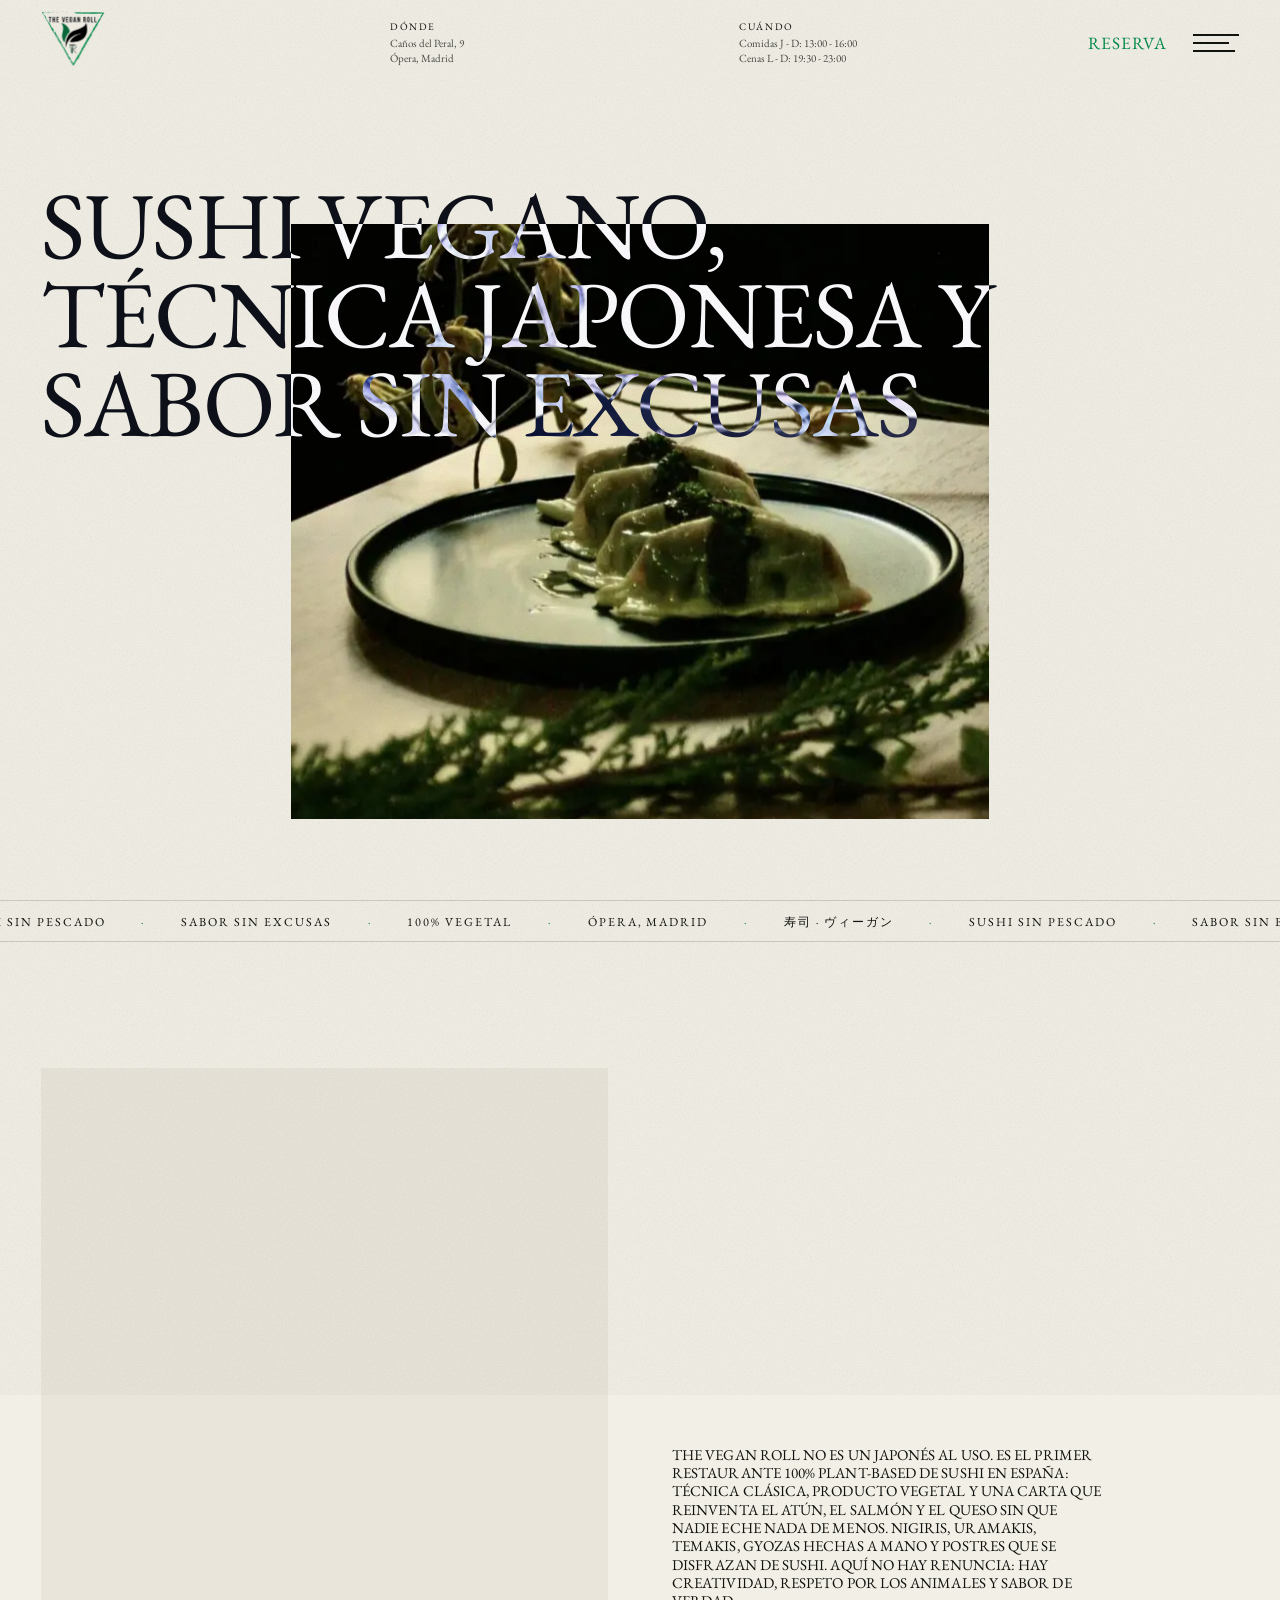
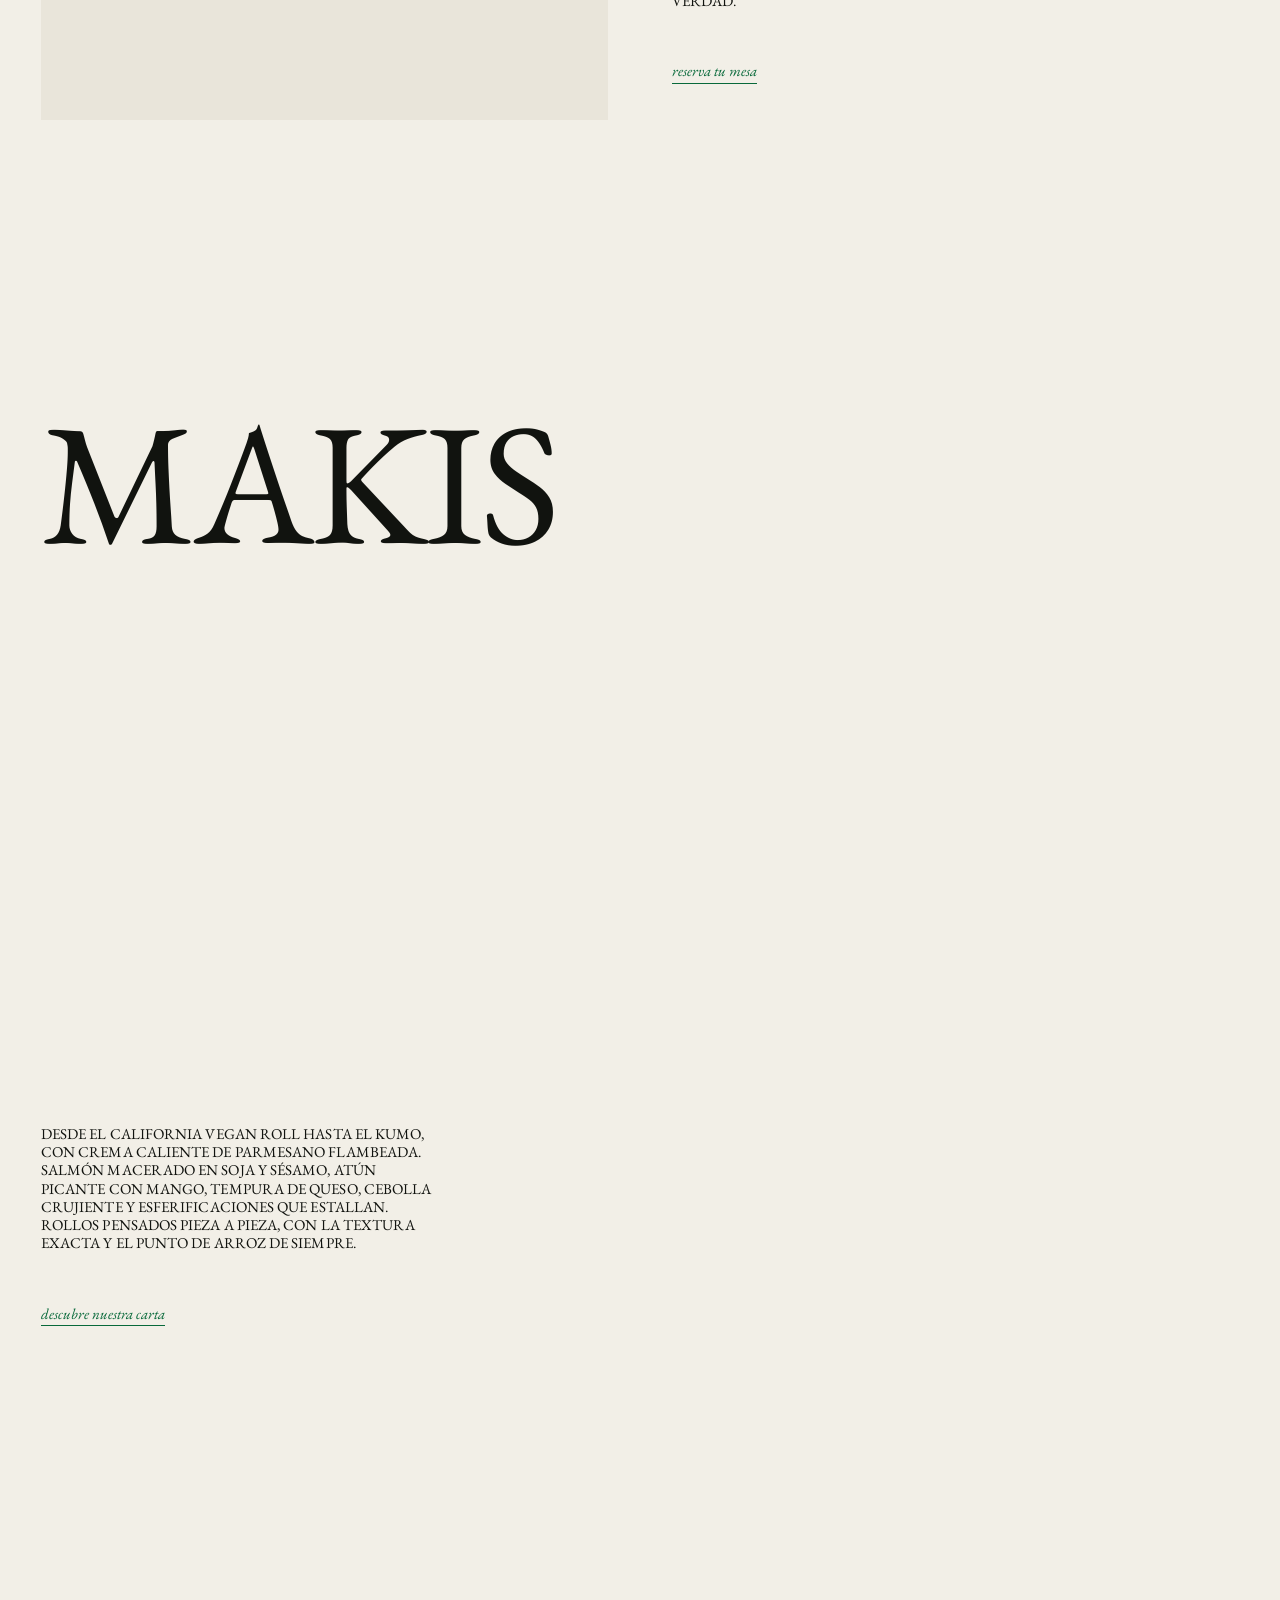
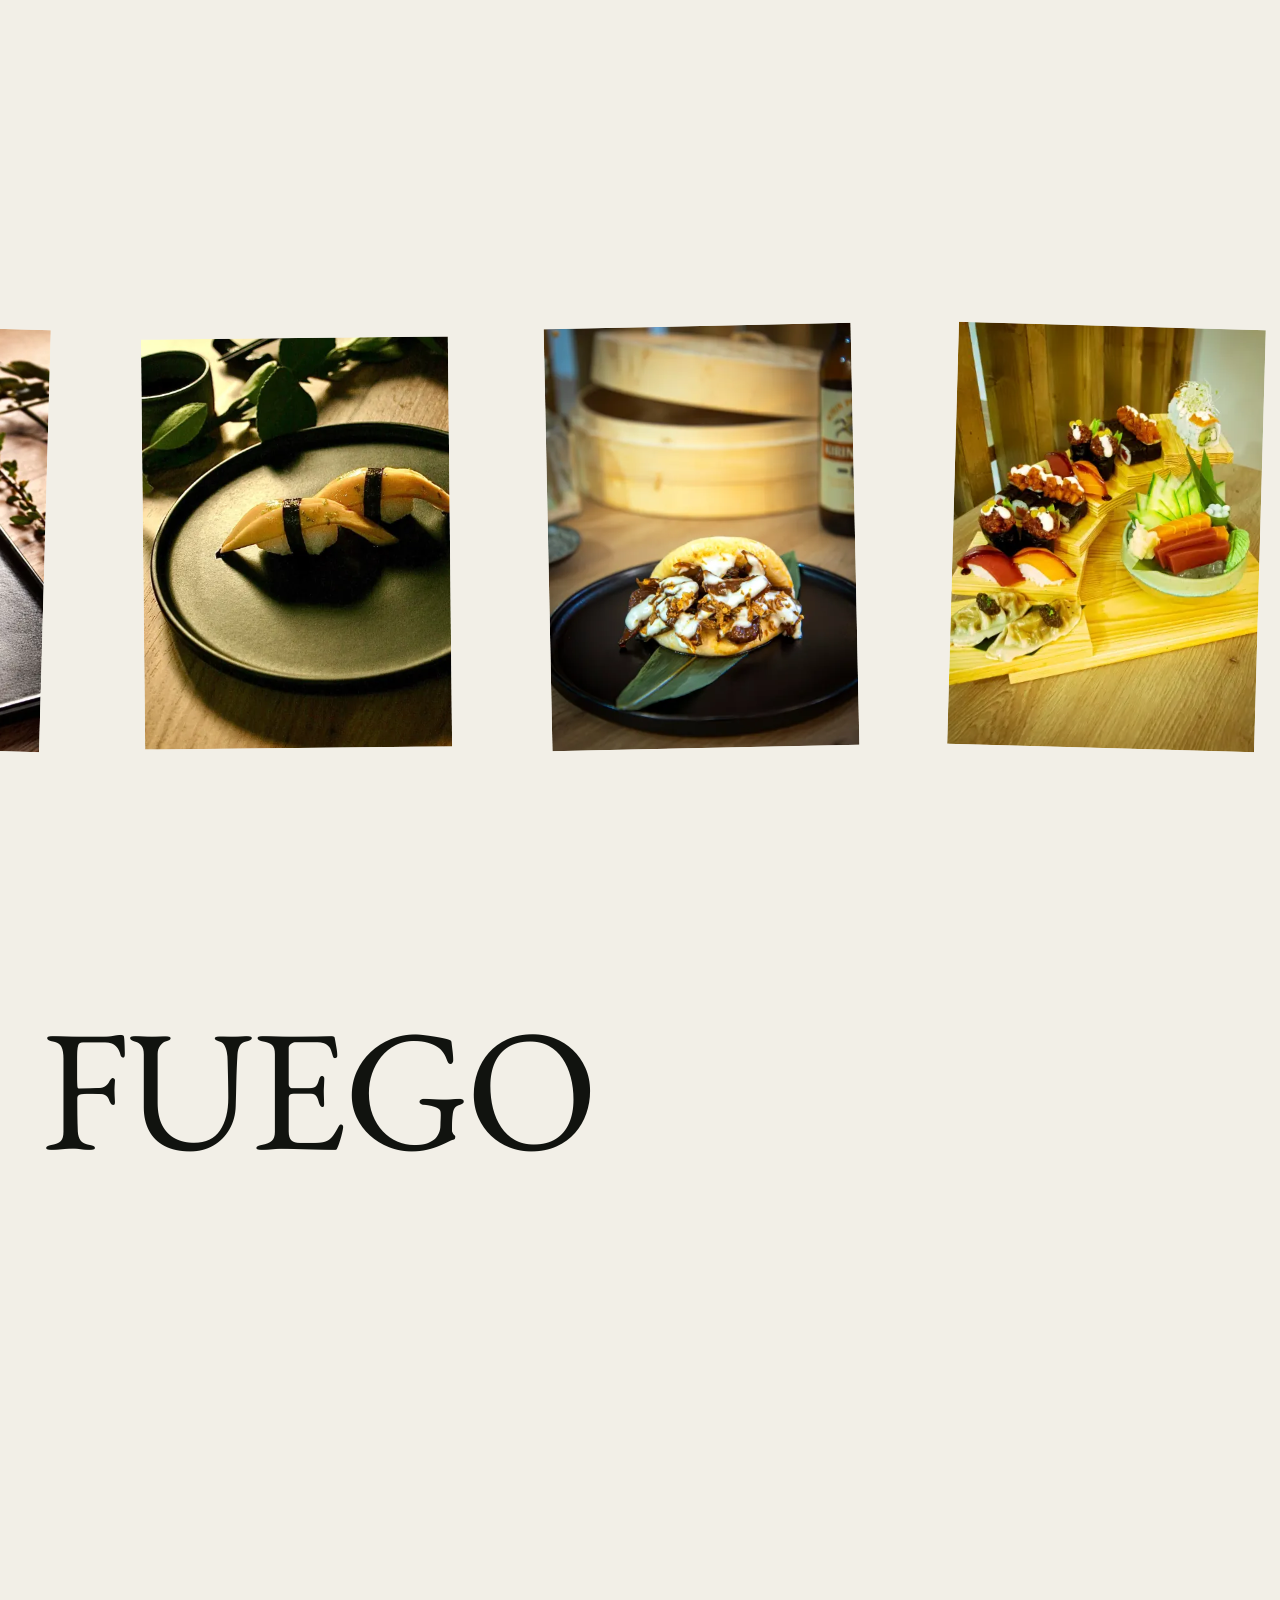
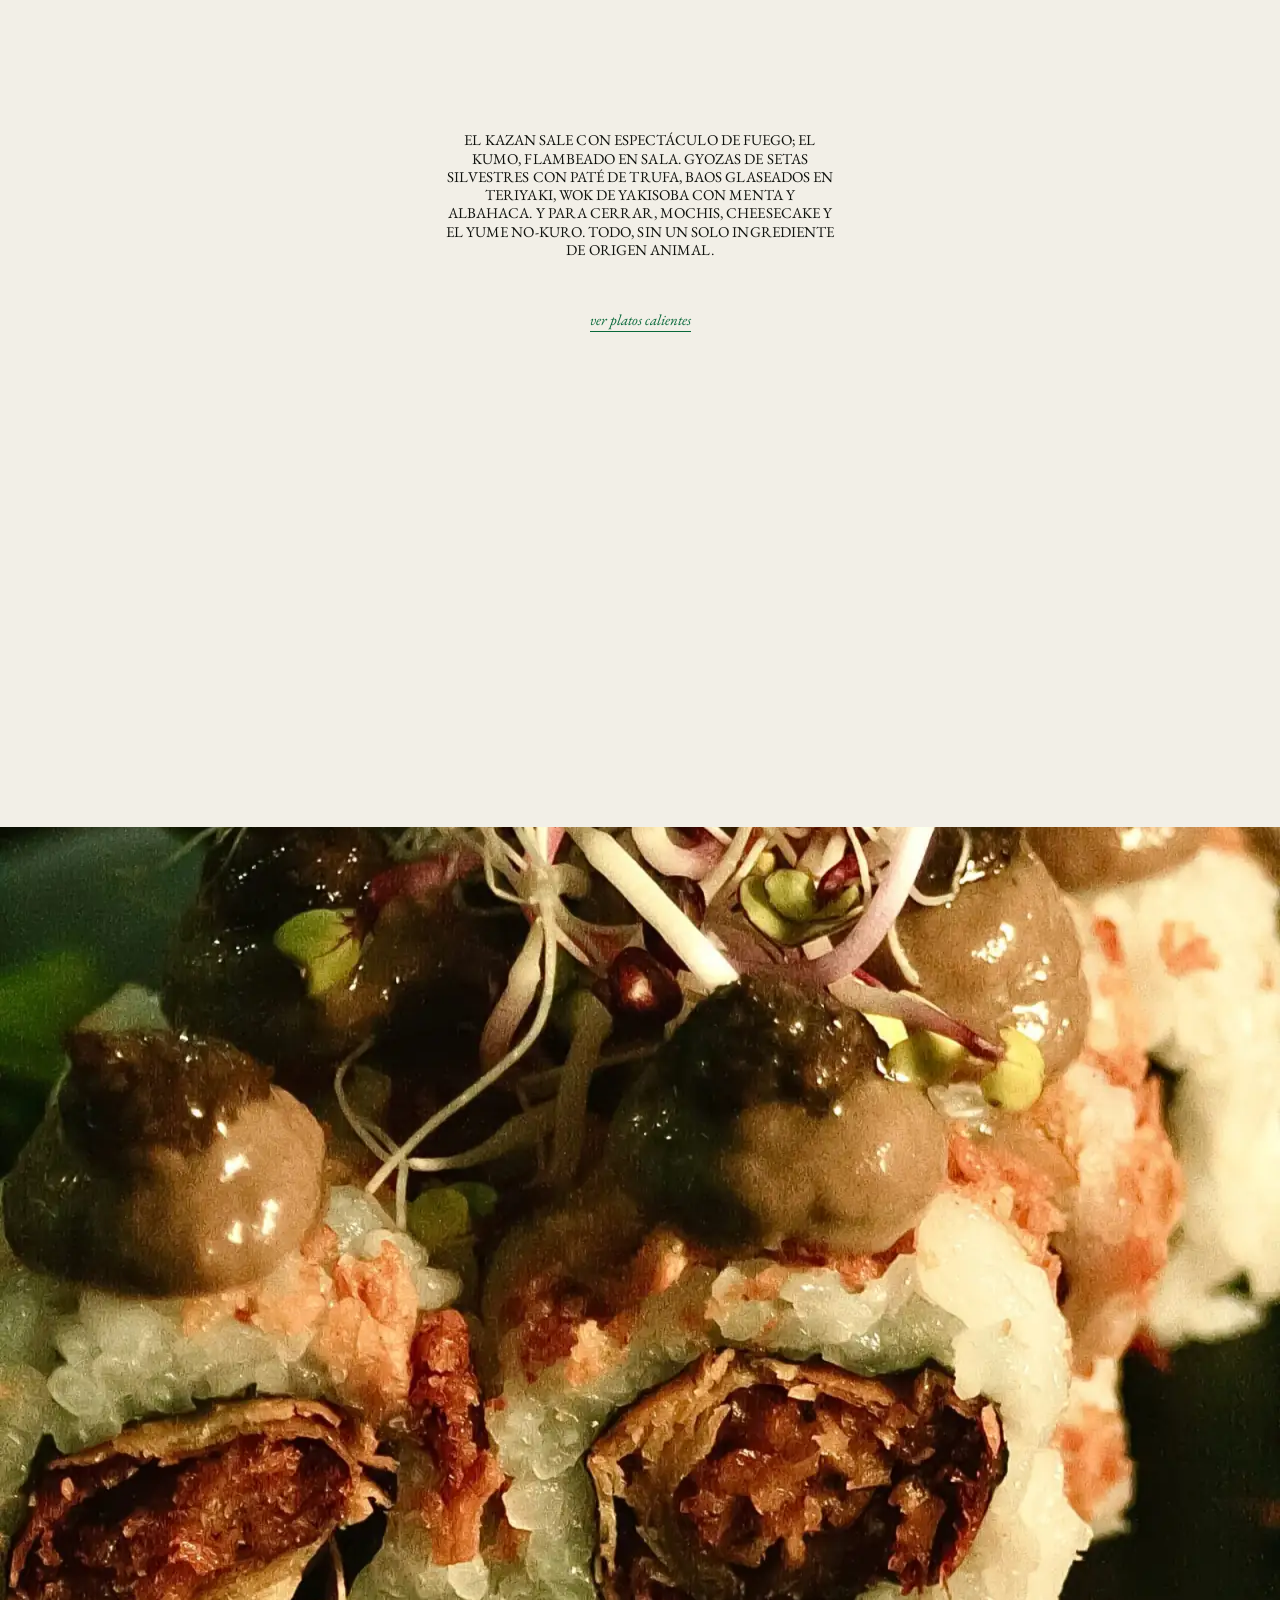
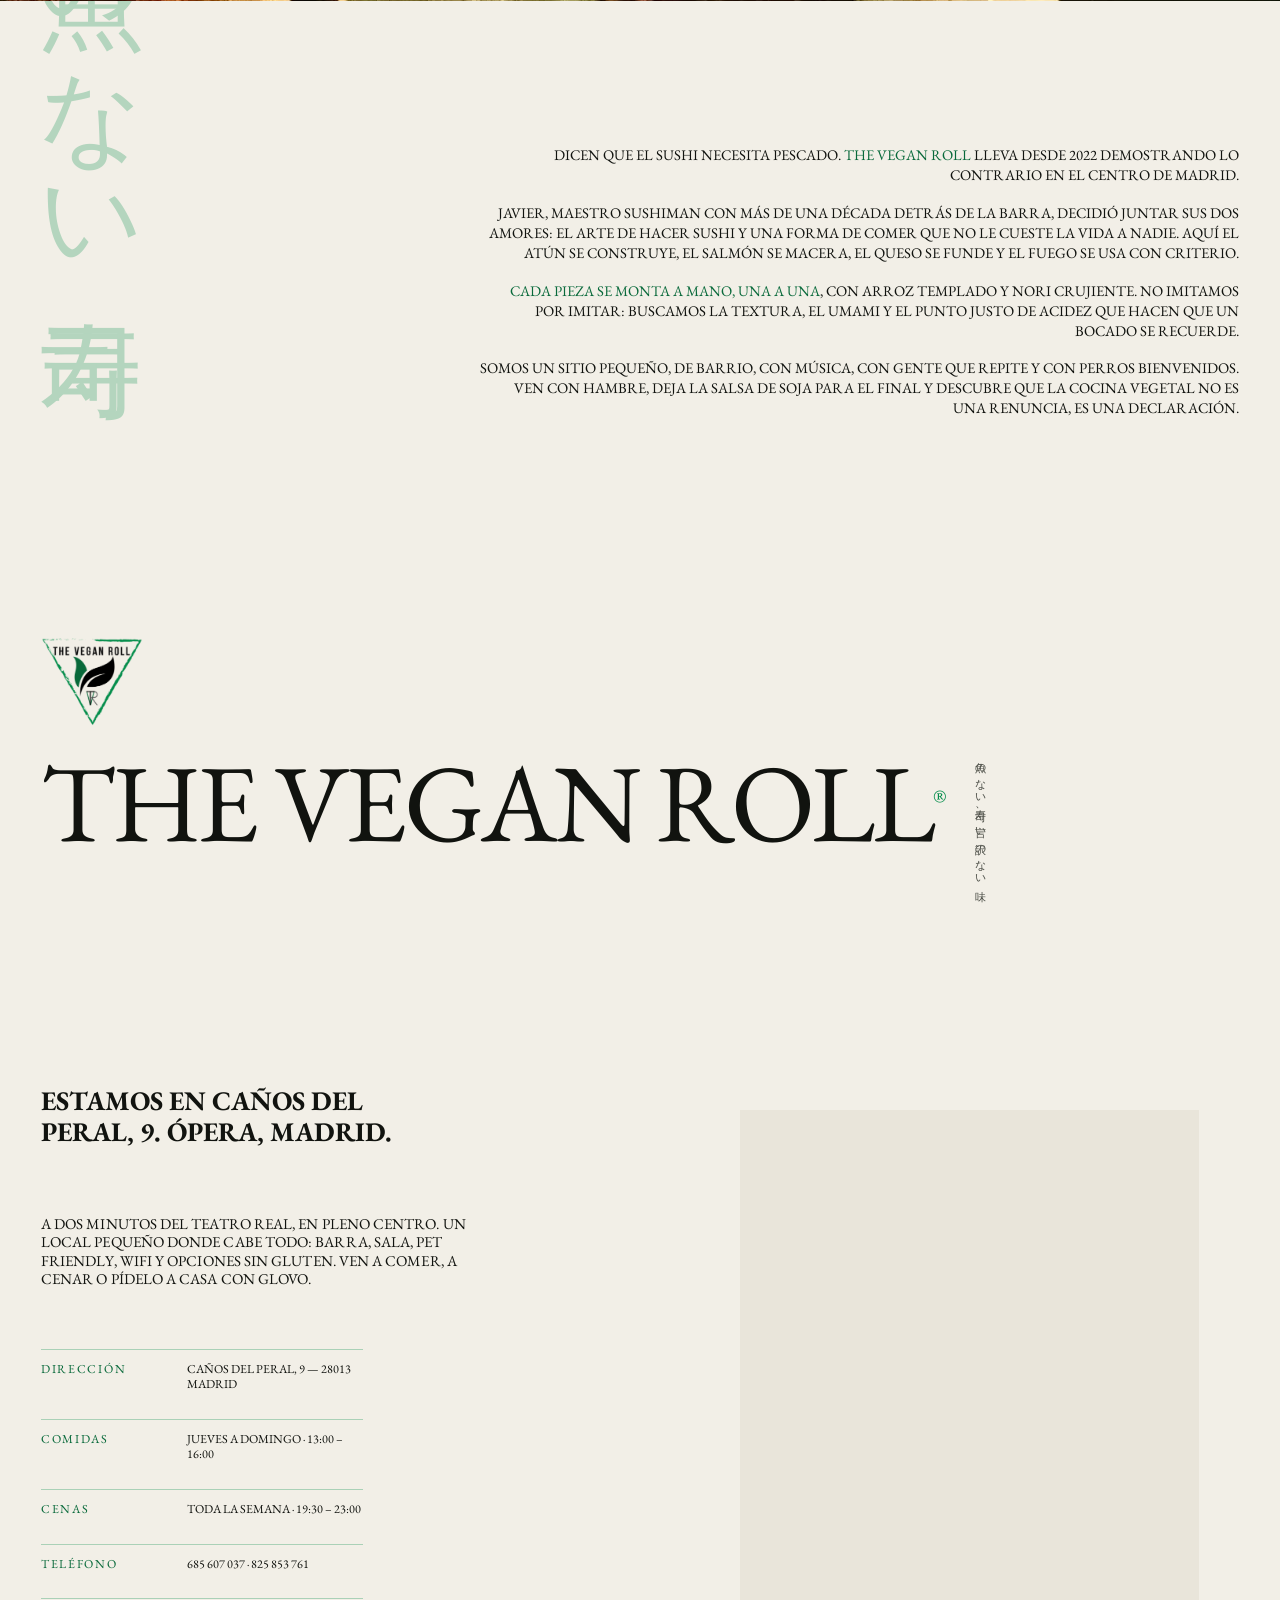
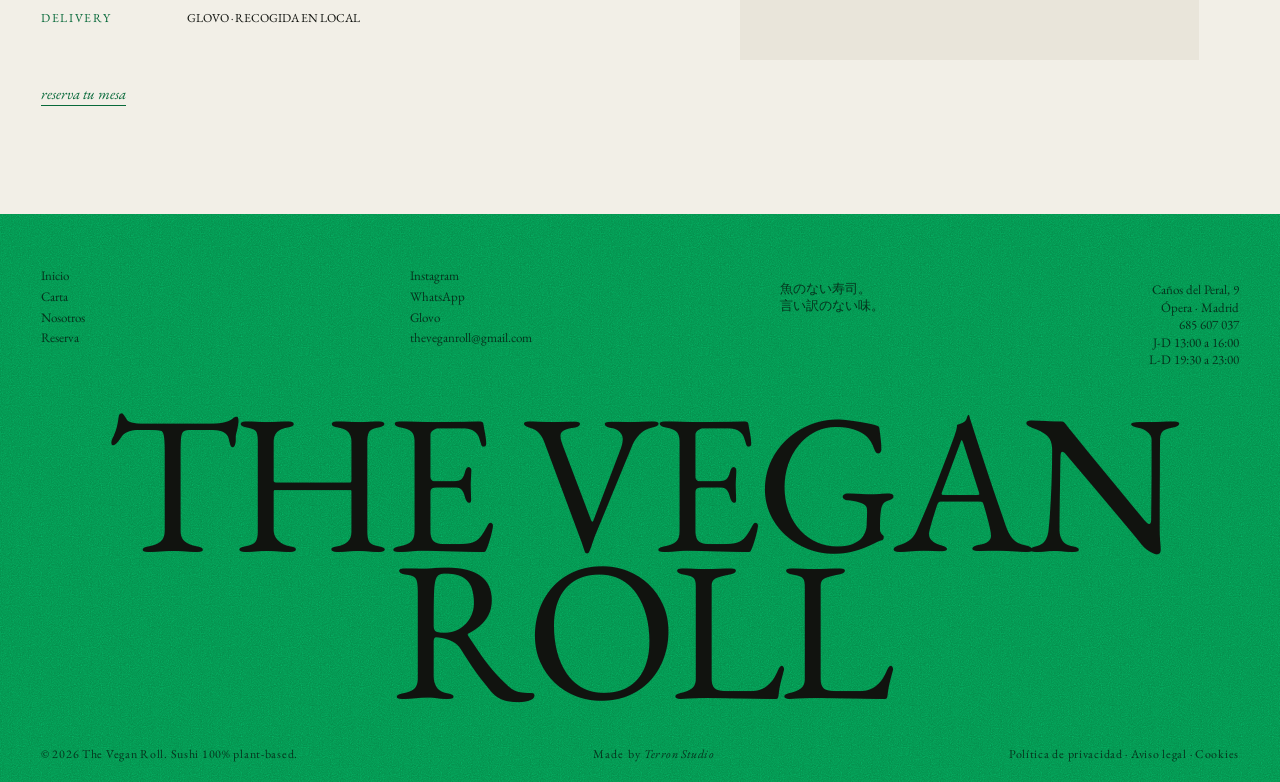
==== commit a9b1780b: "fix: email de contacto real y aviso del dominio en los meta sociales El email de ejemplo pasa a thev" ====
--- a/index.html
+++ b/index.html
@@ -241,7 +241,7 @@
       <li><a href="https://www.instagram.com/theveganroll/" target="_blank" rel="noopener">Instagram</a></li>
       <li><a href="https://wa.me/34685607037" target="_blank" rel="noopener">WhatsApp</a></li>
       <li><a href="https://glovoapp.com/es/es/madrid/stores/the-vegan-roll-madrid" target="_blank" rel="noopener">Glovo</a></li>
-      <li><a href="mailto:hola@theveganroll.com">hola@theveganroll.com</a></li>
+      <li><a href="mailto:theveganroll@gmail.com">theveganroll@gmail.com</a></li>
     </ul>
     <p class="footer__col">魚のない寿司。<br>言い訳のない味。</p>
     <p class="footer__addr">
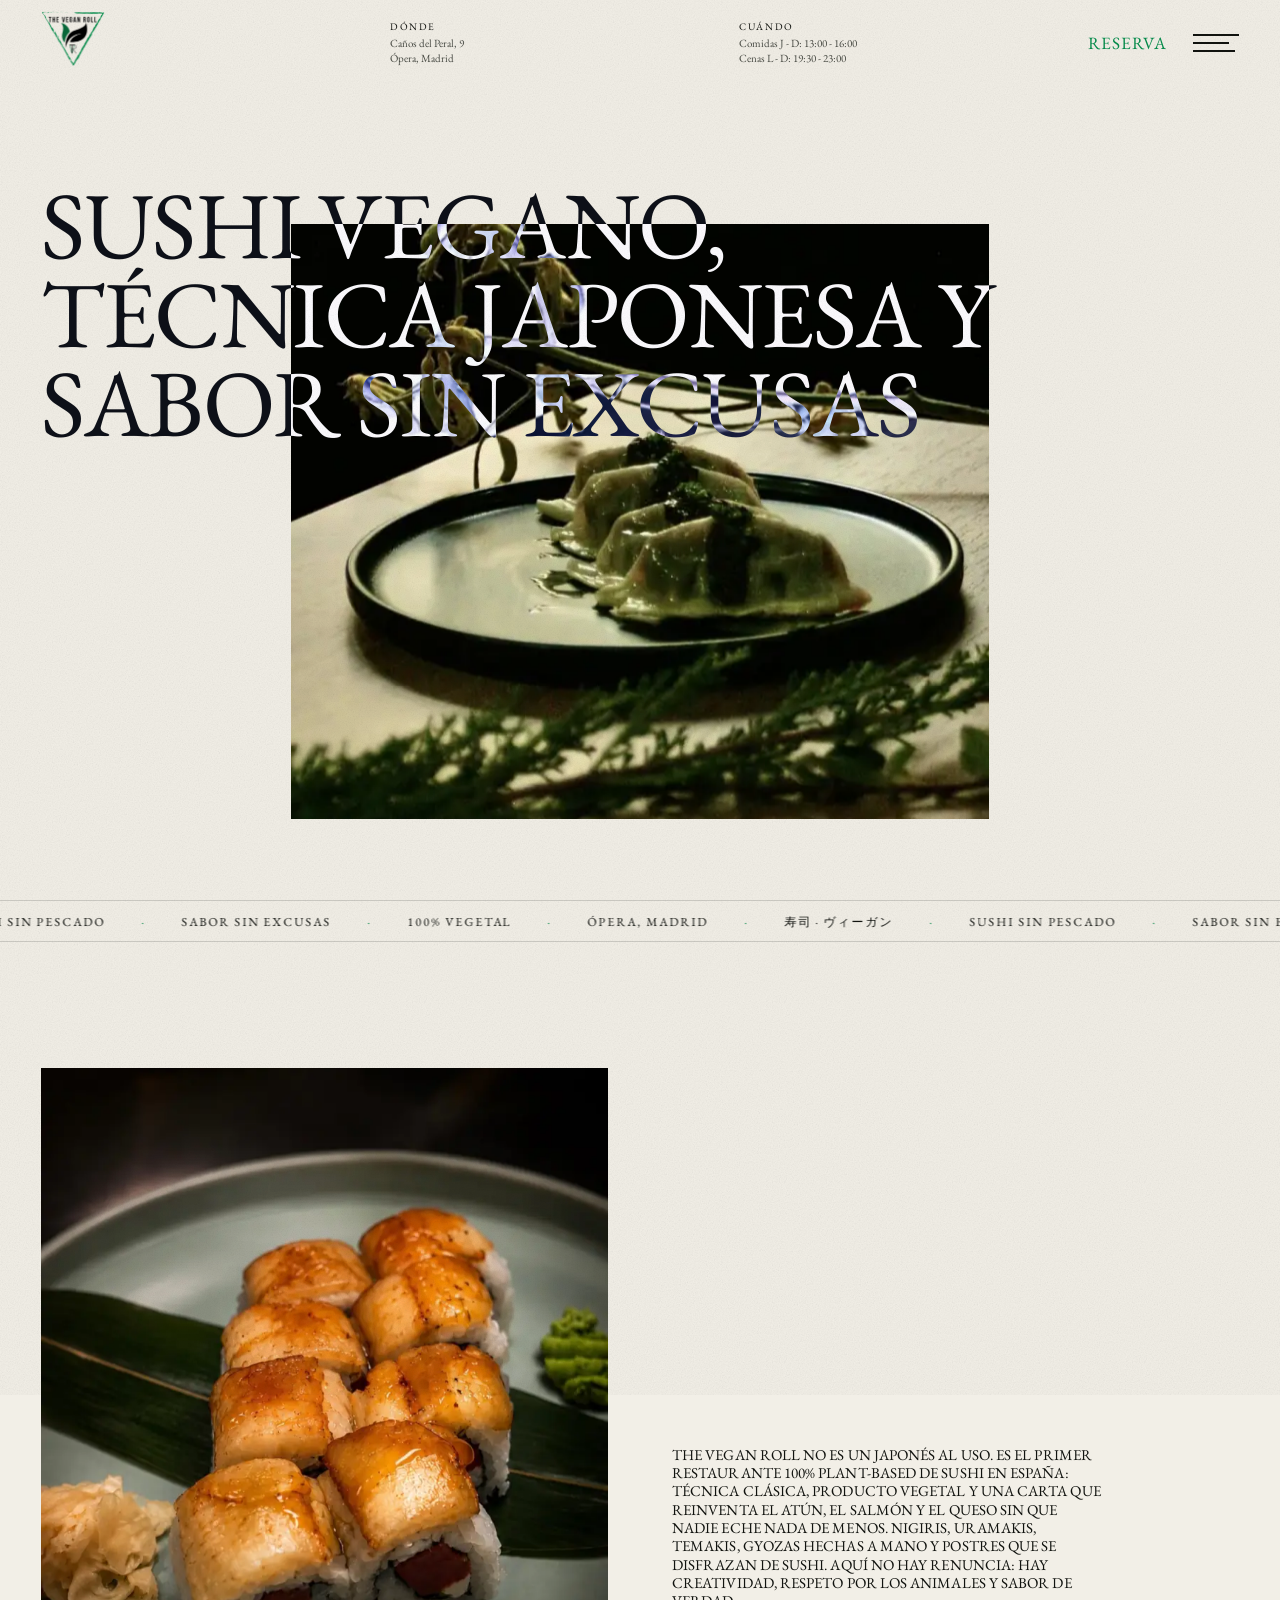
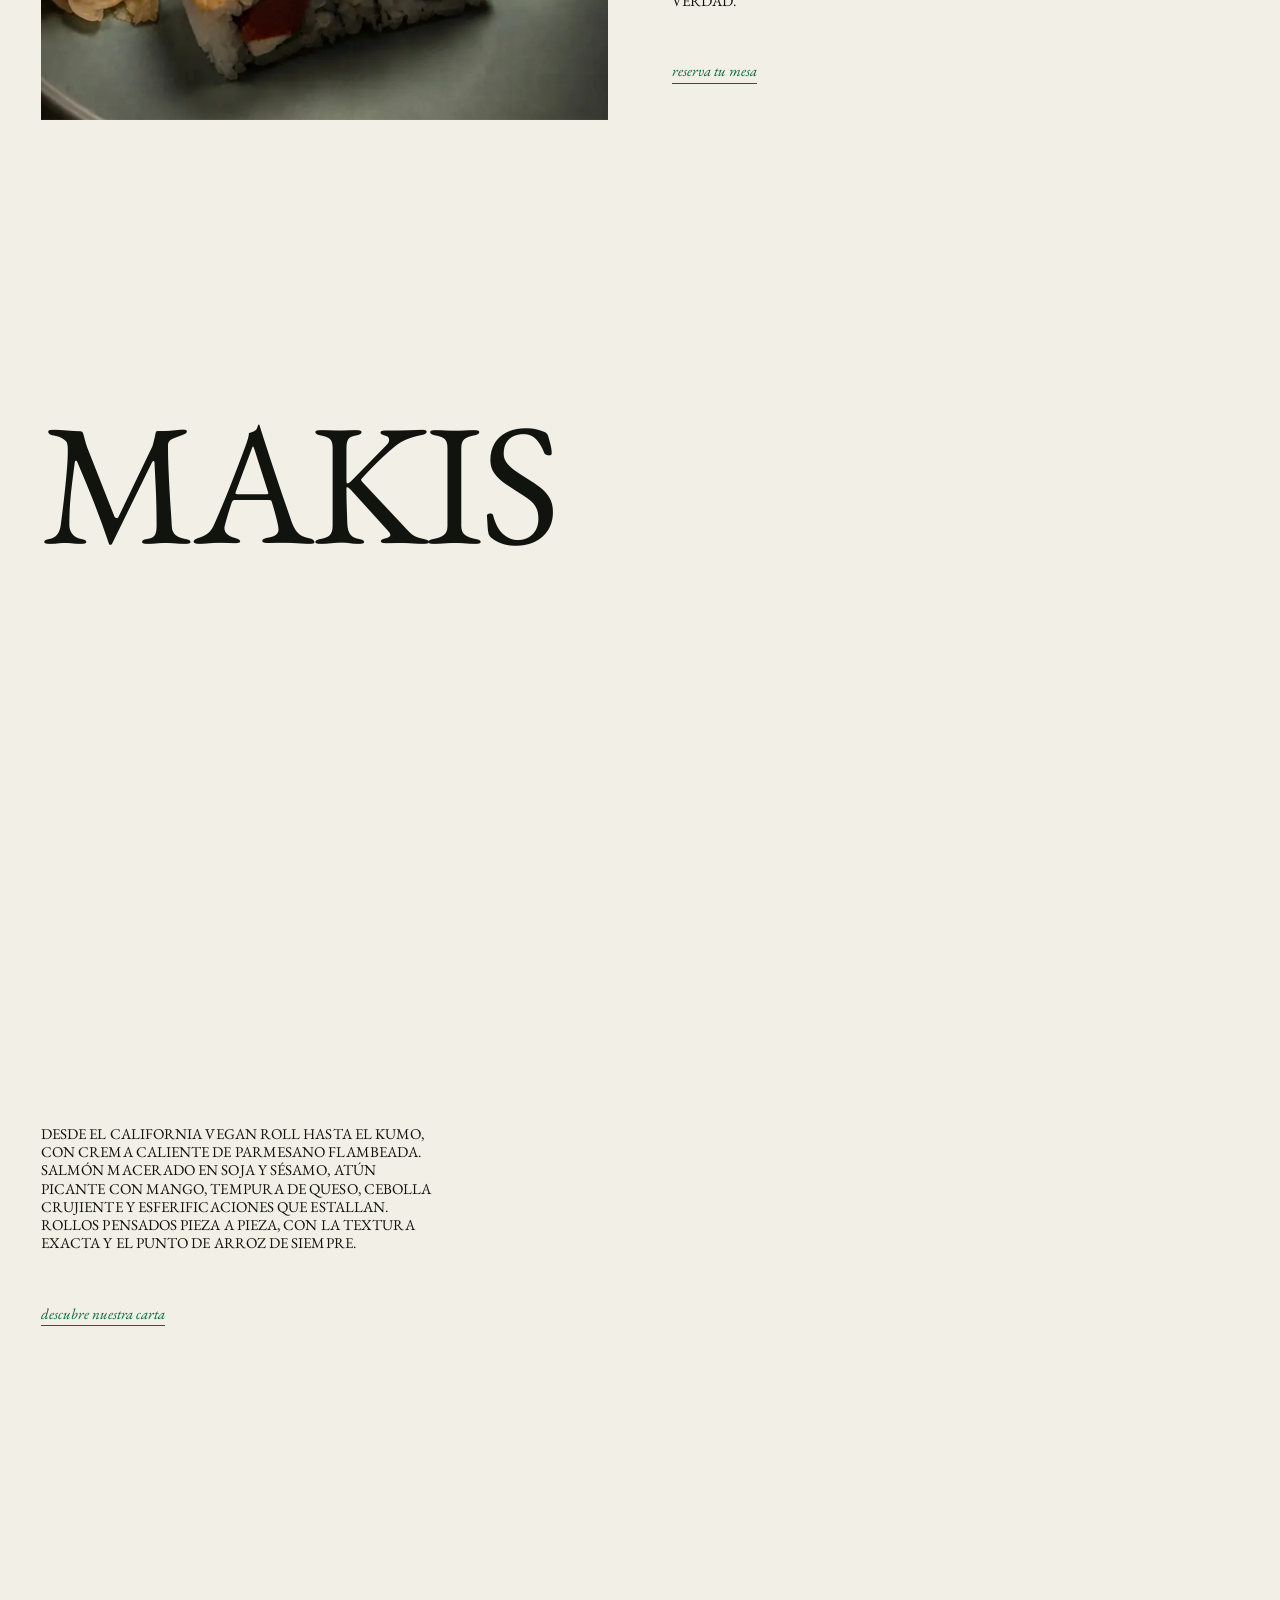
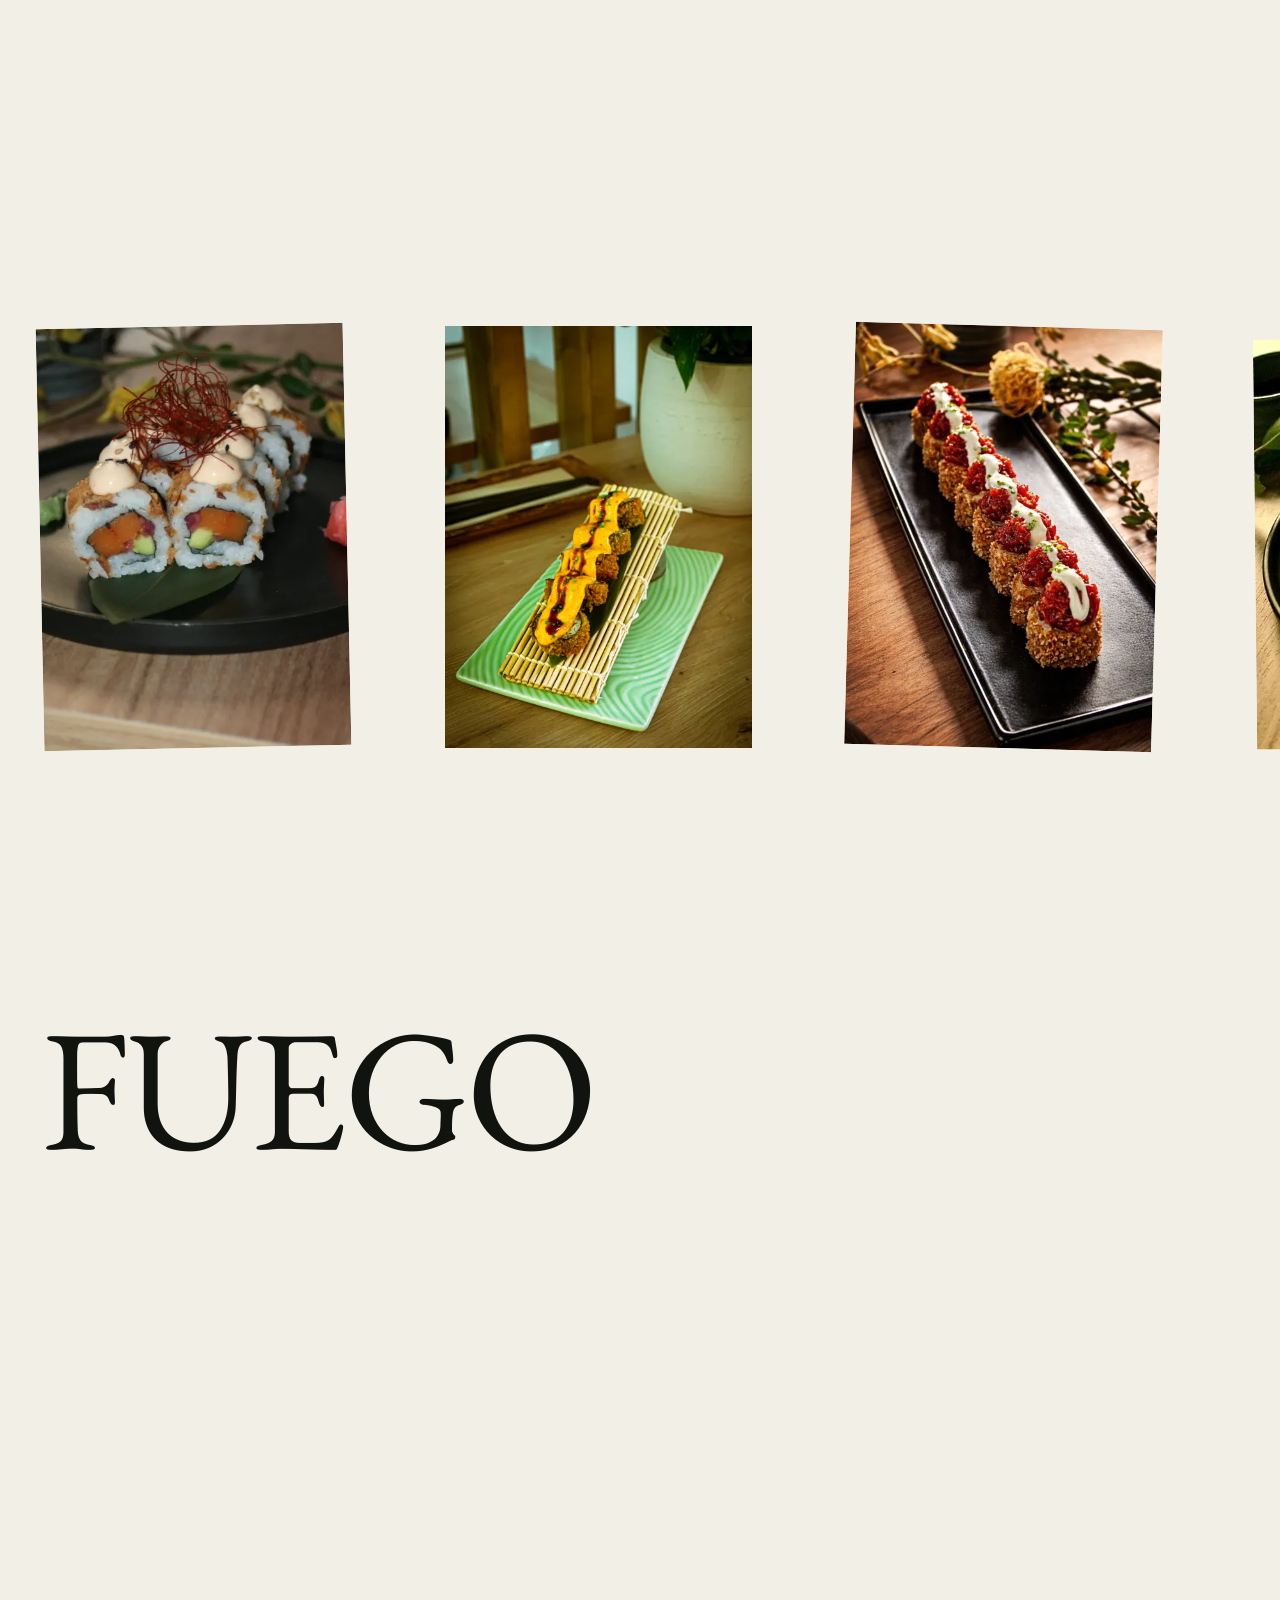
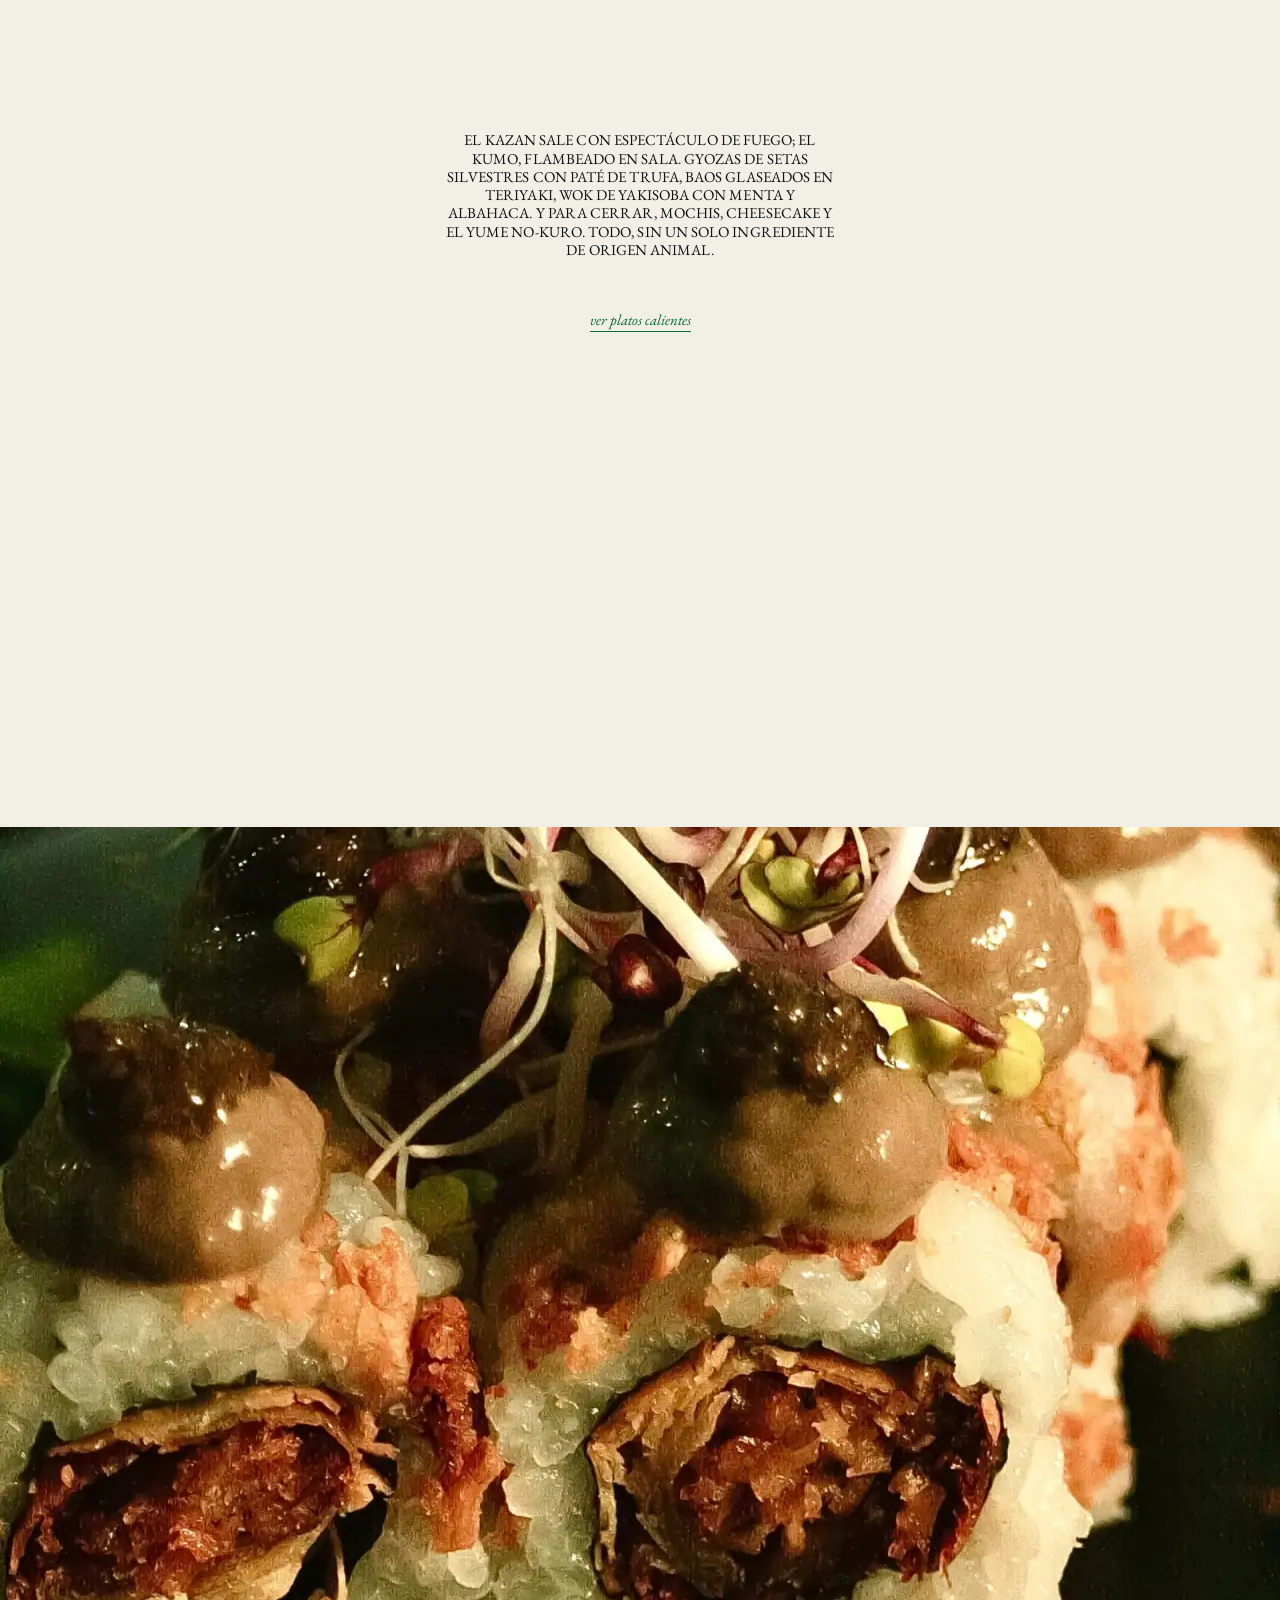
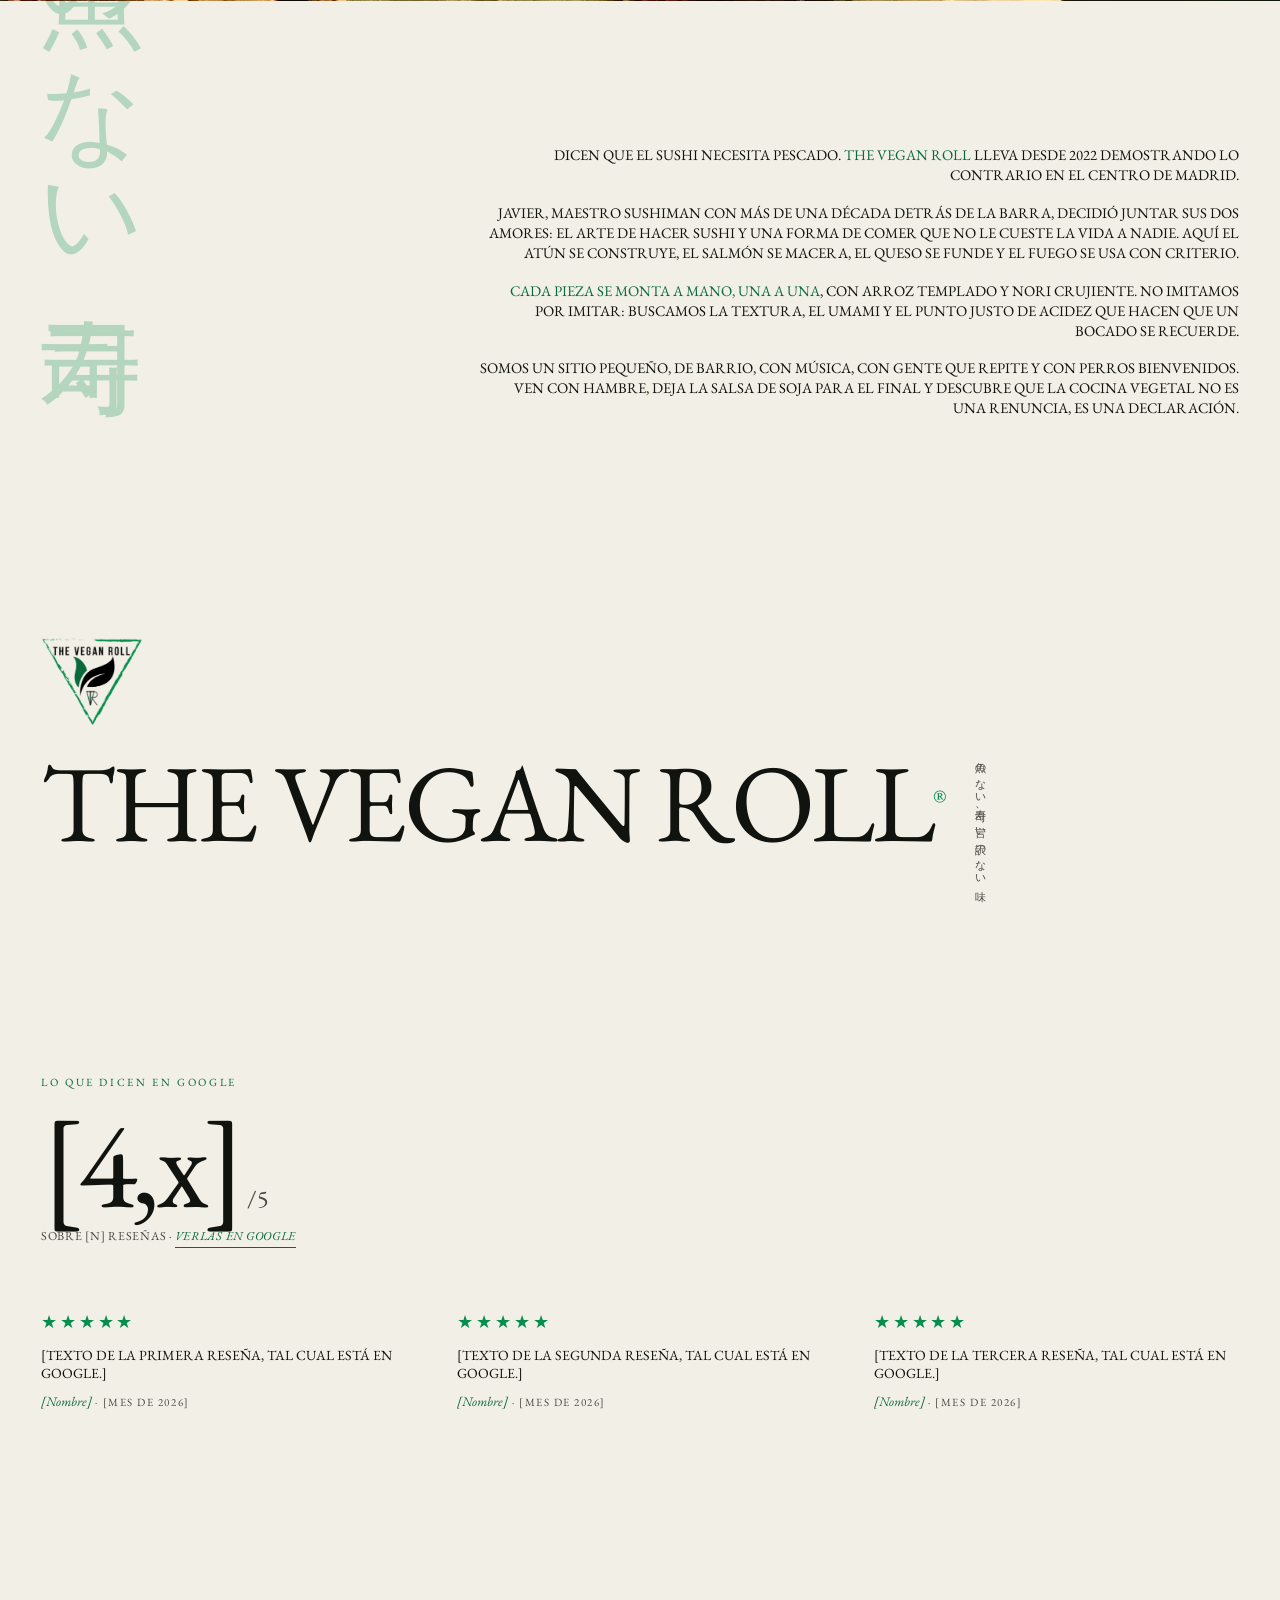
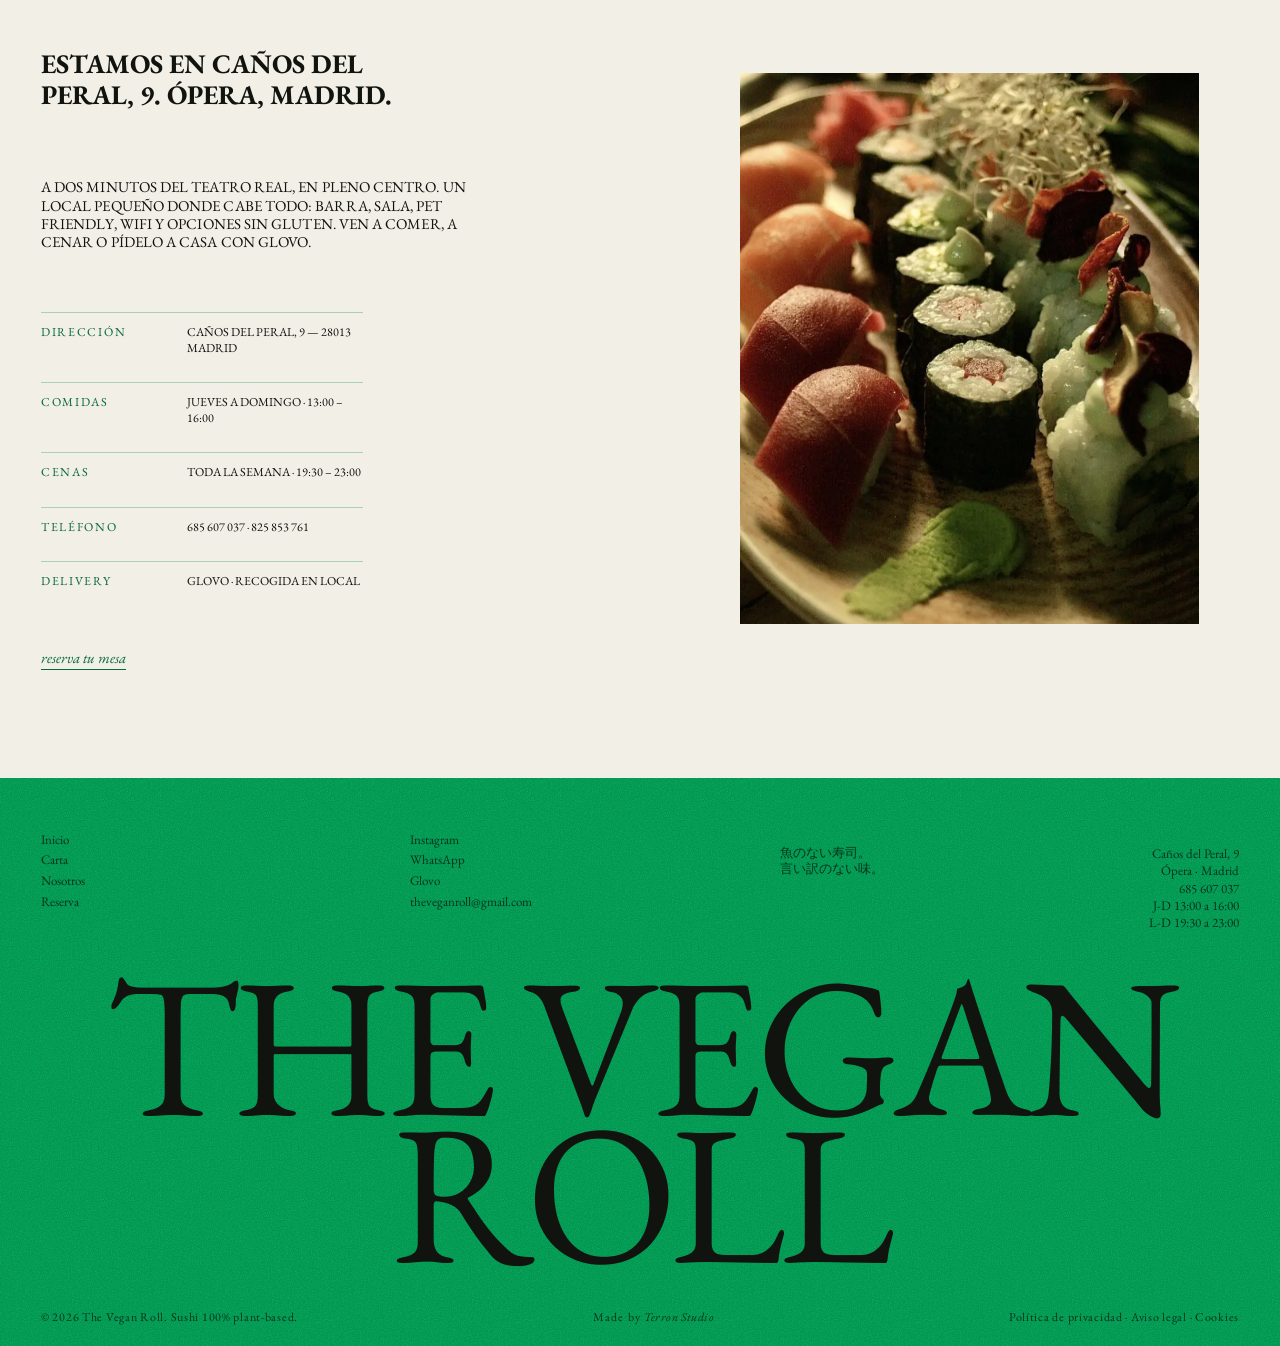
==== commit a3bc2c71: "feat: sección de reseñas de Google en la home Entre el logotipo gigante y Localización: nota media a" ====
--- a/index.html
+++ b/index.html
@@ -202,6 +202,40 @@
     <p class="jp" data-anim>魚のない寿司、言い訳のない味</p>
   </section>
 
+  <!-- RESEÑAS
+       ⚠️ PENDIENTE: los textos entre corchetes hay que sustituirlos por las
+       reseñas reales del perfil de Google. No inventar ninguna. -->
+  <section class="reviews wrap">
+    <div class="reviews__head">
+      <p class="eyebrow" data-anim>Lo que dicen en Google</p>
+      <p class="reviews__score" data-anim>
+        <span class="reviews__num">[4,x]</span><span class="reviews__of">/5</span>
+      </p>
+      <p class="reviews__meta" data-anim data-anim-delay="1">
+        Sobre [N] reseñas ·
+        <a class="link-u" href="https://www.google.com/maps/search/?api=1&amp;query=The+Vegan+Roll+Ca%C3%B1os+del+Peral+9+Madrid" target="_blank" rel="noopener">verlas en Google</a>
+      </p>
+    </div>
+
+    <ul class="reviews__list">
+      <li class="review" data-anim>
+        <p class="review__stars" aria-label="5 de 5 estrellas">★★★★★</p>
+        <blockquote class="review__text">[Texto de la primera reseña, tal cual está en Google.]</blockquote>
+        <p class="review__by"><cite>[Nombre]</cite> · [mes de 2026]</p>
+      </li>
+      <li class="review" data-anim data-anim-delay="1">
+        <p class="review__stars" aria-label="5 de 5 estrellas">★★★★★</p>
+        <blockquote class="review__text">[Texto de la segunda reseña, tal cual está en Google.]</blockquote>
+        <p class="review__by"><cite>[Nombre]</cite> · [mes de 2026]</p>
+      </li>
+      <li class="review" data-anim data-anim-delay="2">
+        <p class="review__stars" aria-label="5 de 5 estrellas">★★★★★</p>
+        <blockquote class="review__text">[Texto de la tercera reseña, tal cual está en Google.]</blockquote>
+        <p class="review__by"><cite>[Nombre]</cite> · [mes de 2026]</p>
+      </li>
+    </ul>
+  </section>
+
   <!-- LOCALIZACIÓN -->
   <section class="place wrap">
     <div class="place__grid">
--- a/assets/css/style.css
+++ b/assets/css/style.css
@@ -550,6 +550,65 @@
 .wordmark--left h2 { grid-area: 2 / 1; text-align: left; }
 .wordmark--left .jp { grid-area: 2 / 2; align-self: end; }
 
+/* ---------- Reseñas ---------- */
+.reviews {
+  padding-block: clamp(60px, 12vh, 160px);
+  display: grid;
+  gap: clamp(34px, 7vh, 78px);
+}
+.reviews__head { display: grid; justify-items: start; gap: clamp(8px, 1.6vh, 16px); }
+.reviews__score { margin: 0; display: flex; align-items: baseline; gap: 6px; }
+.reviews__num {
+  font-weight: 400;
+  font-size: clamp(64px, 9.6vw, 168px);
+  line-height: 0.82;
+  letter-spacing: -0.035em;
+}
+.reviews__of { font-size: clamp(18px, 1.9vw, 34px); color: var(--ink-soft); }
+.reviews__meta {
+  margin: 0;
+  text-transform: uppercase;
+  letter-spacing: 0.06em;
+  font-size: clamp(12px, 0.95vw, 16px);
+  color: var(--ink-soft);
+}
+.reviews__meta .link-u { font-size: inherit; letter-spacing: 0.06em; }
+
+.reviews__list {
+  display: grid;
+  grid-template-columns: repeat(3, minmax(0, 1fr));
+  gap: clamp(26px, 4vw, 72px);
+}
+/* Sin filetes: lo que abre cada reseña son las estrellas, igual que en
+   Nosotros lo que abre cada bloque es el número. */
+.review { display: grid; align-content: start; gap: 12px; }
+.review__stars {
+  margin: 0;
+  color: var(--green);
+  font-size: clamp(16px, 1.4vw, 22px);
+  letter-spacing: 0.16em;
+}
+.review__text {
+  margin: 0;
+  text-transform: uppercase;
+  font-size: clamp(14px, 1.05vw, 17px);
+  line-height: 1.3;
+}
+.review__by {
+  margin: 0;
+  text-transform: uppercase;
+  letter-spacing: 0.14em;
+  font-size: clamp(11px, 0.85vw, 14px);
+  color: var(--ink-soft);
+}
+.review__by cite {
+  font-style: italic;
+  text-transform: none;
+  letter-spacing: 0;
+  font-size: 1.2em;
+  color: var(--green-deep);
+}
+
 /* ---------- Localización ---------- */
 .place { padding-block: clamp(60px, 12vh, 160px); }
 .place__grid {
@@ -592,7 +651,14 @@
 
 .menu-nav {
   position: sticky;
-  top: clamp(52px, 6.4vh, 74px);
+  /* --hh es el alto real de la cabecera, medido por JS. Antes había aquí un
+     clamp a ojo (máx. 74px) que en escritorio se quedaba corto y dejaba el
+     índice por debajo de la cabecera. */
+  top: var(--hh);
+  /* El desplazamiento va por transform, no por `top`: animar el offset de un
+     sticky deja el valor congelado a mitad de camino en Chrome (y además
+     provoca layout en cada frame). */
+  transition: transform 0.55s var(--ease);
   z-index: 300;
   background: var(--paper);
   border-block: 1px solid rgba(17, 19, 15, 0.16);
@@ -612,10 +678,13 @@
   white-space: nowrap;
 }
 .menu-nav ul::-webkit-scrollbar { display: none; }
+/* Cuando la cabecera se esconde al bajar, el índice sube con ella: si no,
+   queda una franja de papel con contenido asomando por detrás. */
+body:has(.header.is-hidden) .menu-nav { transform: translateY(calc(var(--hh) * -1)); }
 .menu-nav a { padding-block: 4px; border-bottom: 1px solid transparent; }
 .menu-nav a:hover, .menu-nav a.is-active { border-color: currentColor; color: var(--green); }
 
-.course { padding-block: clamp(34px, 7vh, 84px); scroll-margin-top: 120px; }
+.course { padding-block: clamp(34px, 7vh, 84px); scroll-margin-top: calc(var(--hh) + 58px); }
 .course__head {
   display: flex;
   align-items: baseline;
@@ -772,7 +841,7 @@
 [data-anim].is-in {
   opacity: 1;
   transform: none;
-  transition: opacity 1s var(--ease), transform 1.1s var(--ease);
+  transition: opacity 0.75s var(--ease), transform 0.85s var(--ease);
 }
 [data-anim="mask"] { opacity: 1; transform: none; overflow: hidden; }
 
@@ -782,9 +851,13 @@
 [data-anim="mask"] > img {
   clip-path: inset(0 0 100% 0);
   transform: scale(1.06);
-  transition: clip-path 1.3s var(--ease), transform 1.6s var(--ease);
+  transition: clip-path 0.95s var(--ease), transform 1.2s var(--ease), opacity 0.5s linear;
 }
 [data-anim="mask"].is-in > img { clip-path: inset(0 0 0 0); transform: scale(1); }
+/* La clase .img-fade la pone el JS: sin JS las fotos se ven sin fundido en
+   vez de quedarse invisibles. */
+.img-fade [data-anim="mask"] > img { opacity: 0; }
+.img-fade [data-anim="mask"] > img.is-loaded { opacity: 1; }
 [data-anim-delay="1"] { transition-delay: 0.1s; }
 [data-anim-delay="2"] { transition-delay: 0.2s; }
 [data-anim-delay="3"] { transition-delay: 0.3s; }
@@ -1054,6 +1127,12 @@
   .bleed { height: 62svh; }
   .bleed img { inset: 0; height: 100%; }
 
+  /* --- Reseñas --- */
+  .reviews { padding-block: clamp(46px, 8vh, 78px); gap: clamp(26px, 5vh, 44px); }
+  .reviews__num { font-size: clamp(64px, 22vw, 110px); }
+  .reviews__list { grid-template-columns: 1fr; gap: 30px; }
+  .review__text { font-size: 15px; }
+
   /* --- Localización --- */
   .place__grid { gap: clamp(28px, 6vh, 52px); }
   .place__map { aspect-ratio: 4 / 3; }
@@ -1077,10 +1156,7 @@
   .place__data { gap: clamp(22px, 4vh, 34px); }
 
   /* --- Carta --- */
-  .menu-nav { top: var(--hh); padding-block: 12px; transition: top 0.55s var(--ease); }
-  /* Cuando la cabecera se esconde al bajar, el índice sube con ella:
-     si no, queda una franja de papel con contenido asomando por detrás. */
-  body:has(.header.is-hidden) .menu-nav { top: 0; }
+  .menu-nav { padding-block: 12px; }
   .menu-nav ul {
     padding-inline: var(--gut);
     margin-inline: calc(var(--gut) * -1);
@@ -1088,7 +1164,6 @@
     gap: 20px;
   }
   .menu-nav a { padding-block: 8px; }
-  .course { scroll-margin-top: calc(var(--hh) + 58px); }
   .dishes { gap: 0; }
   .dish {
     gap: 7px;
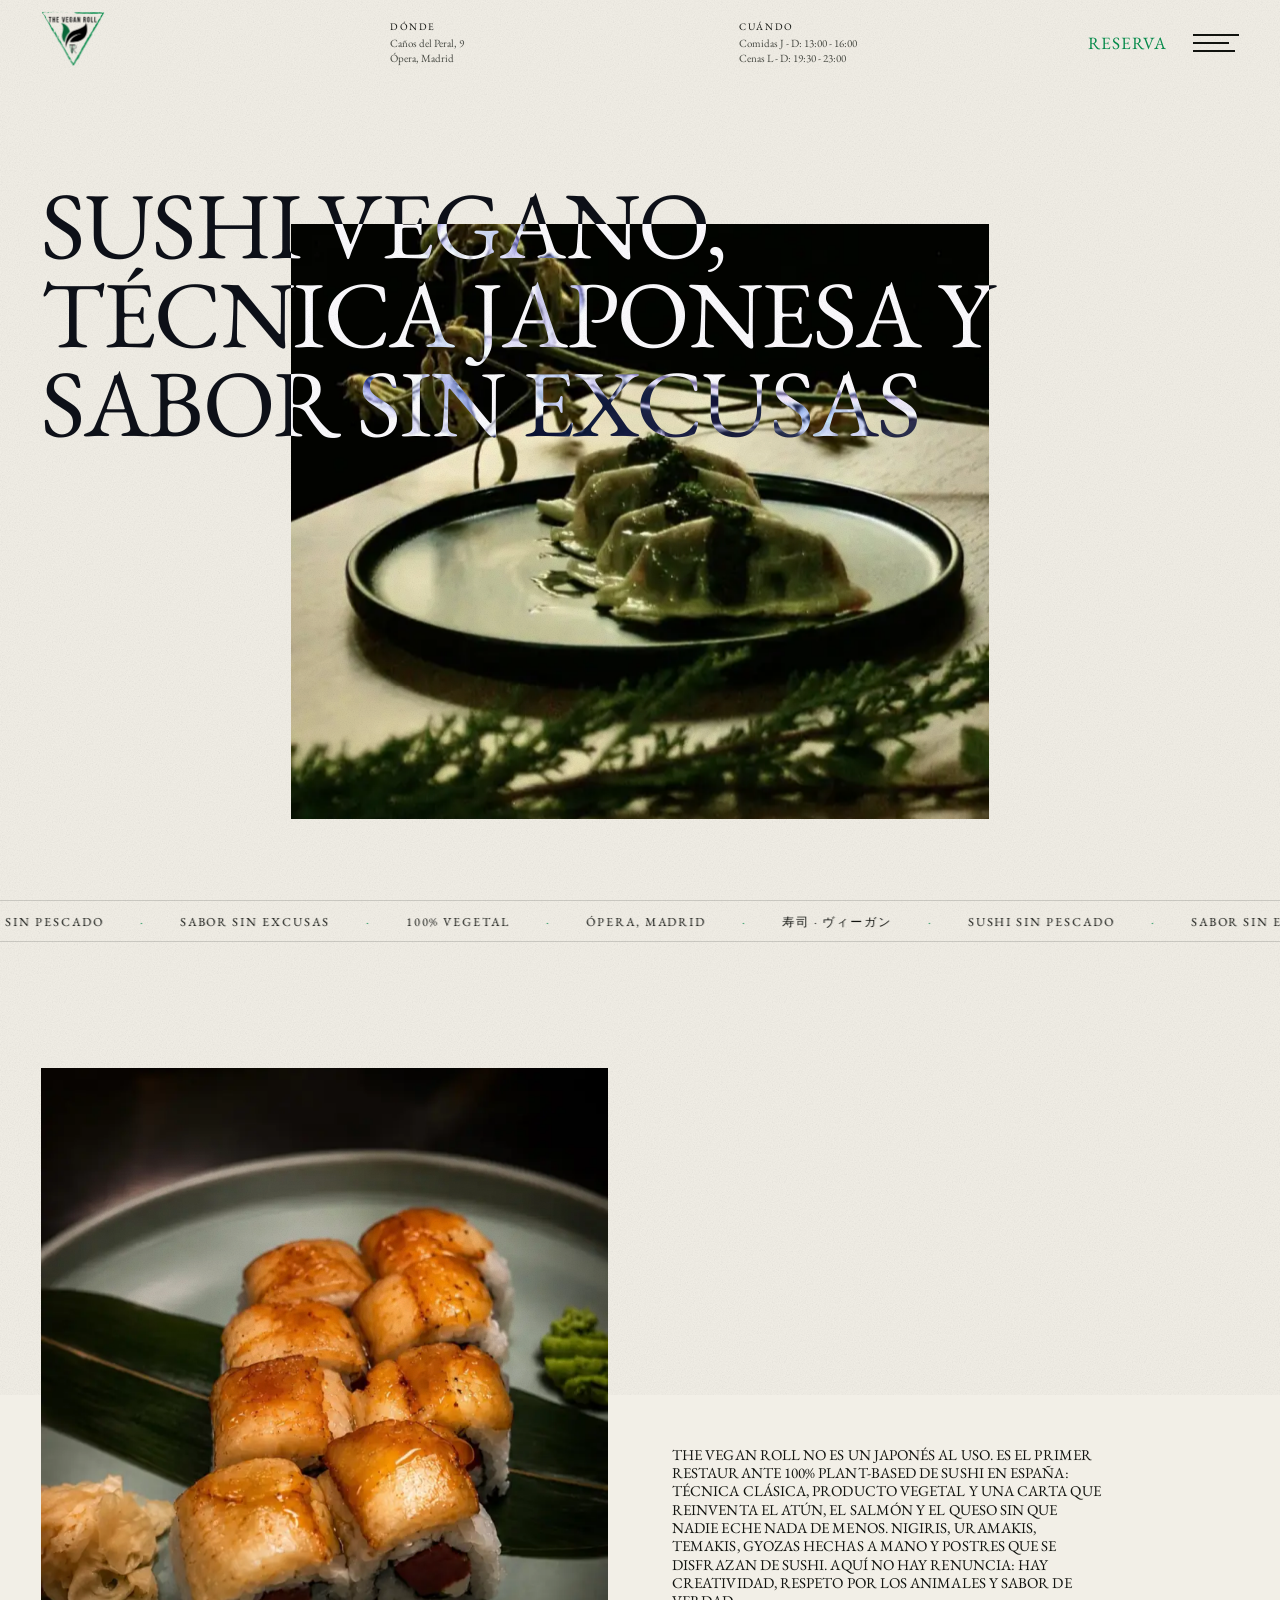
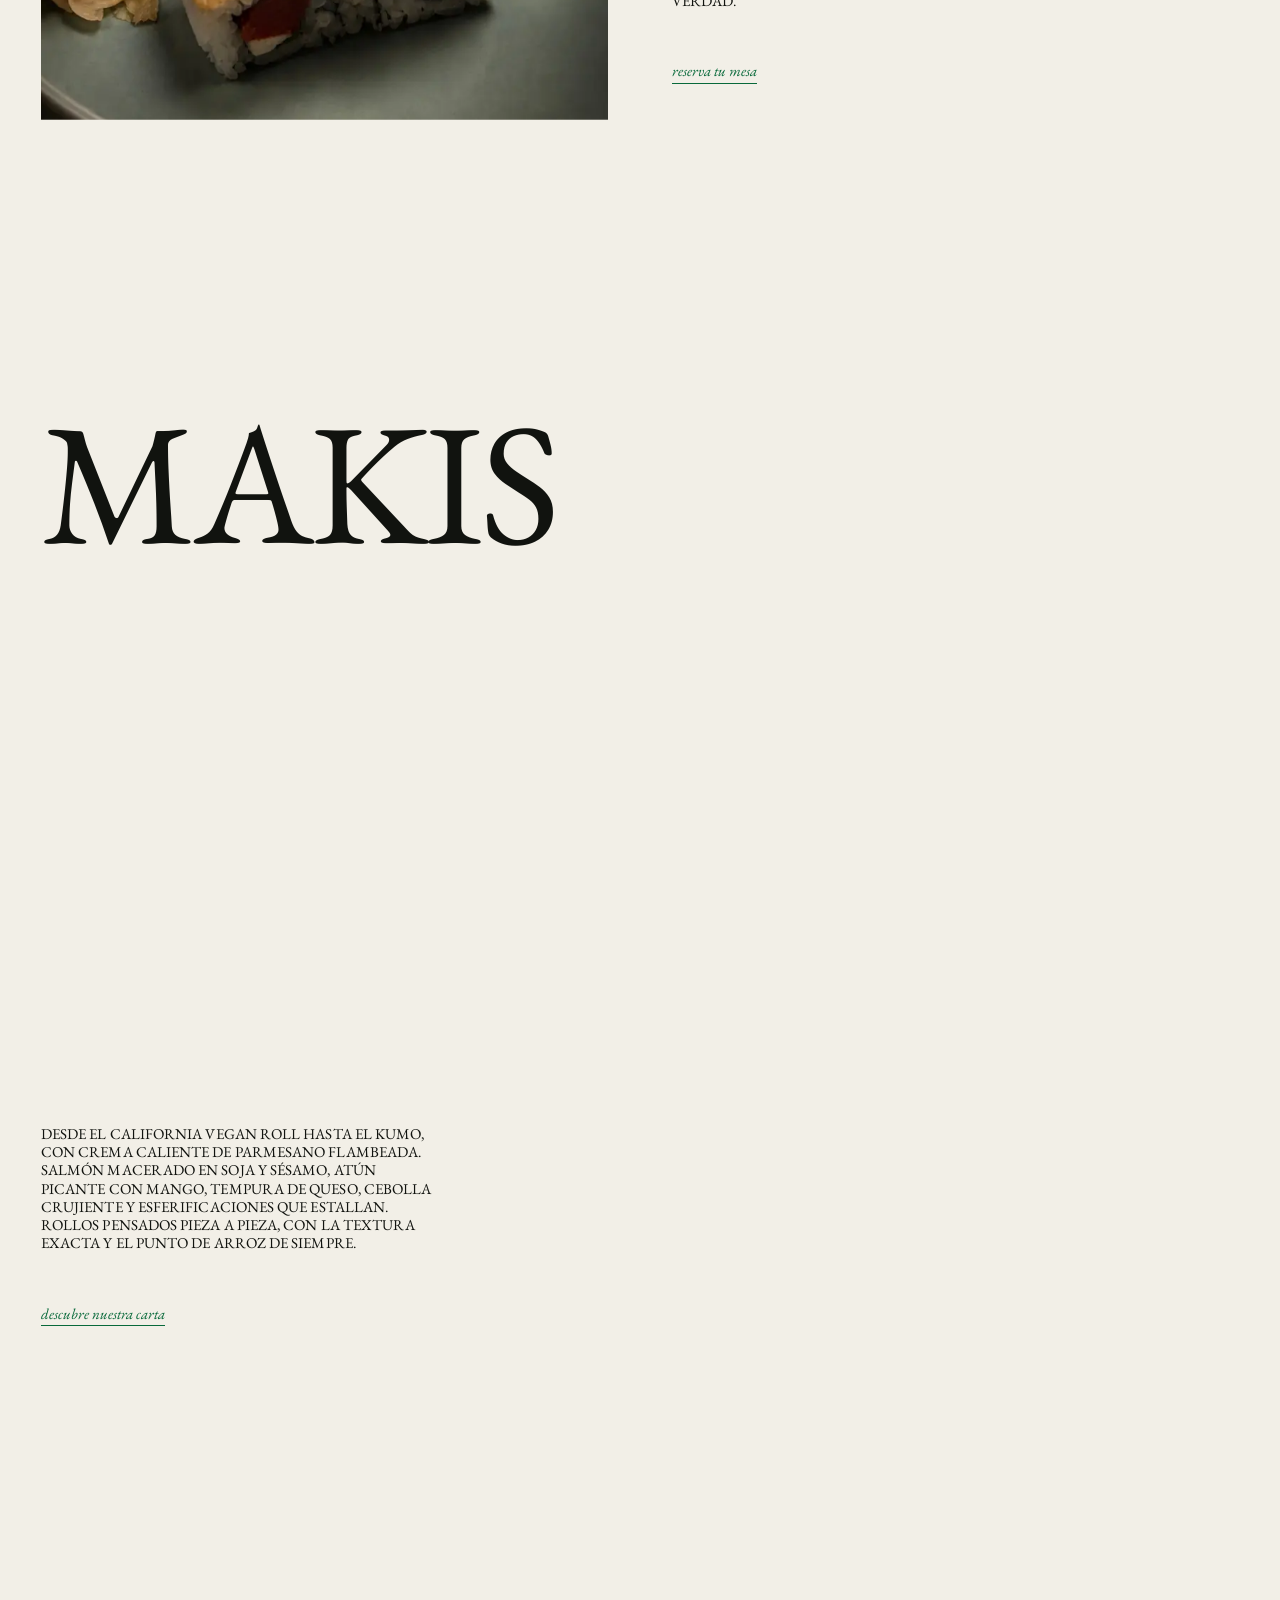
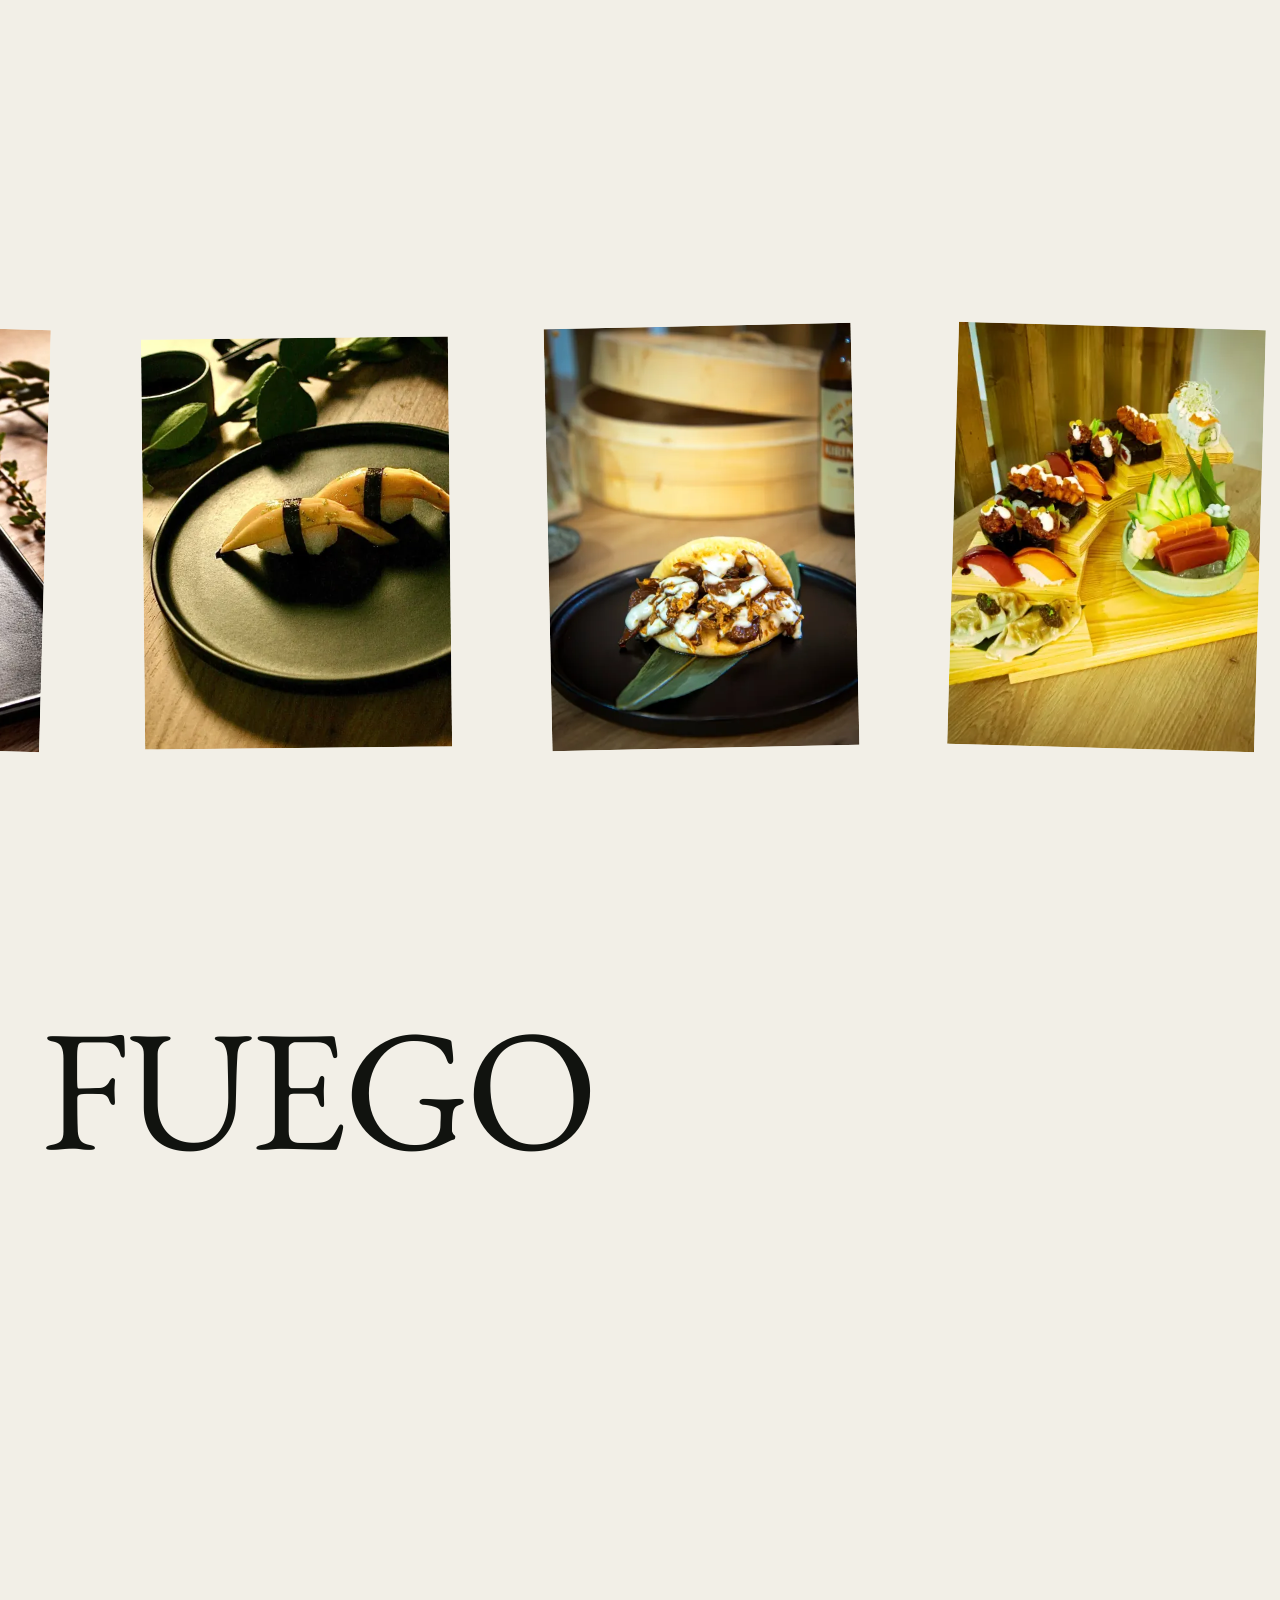
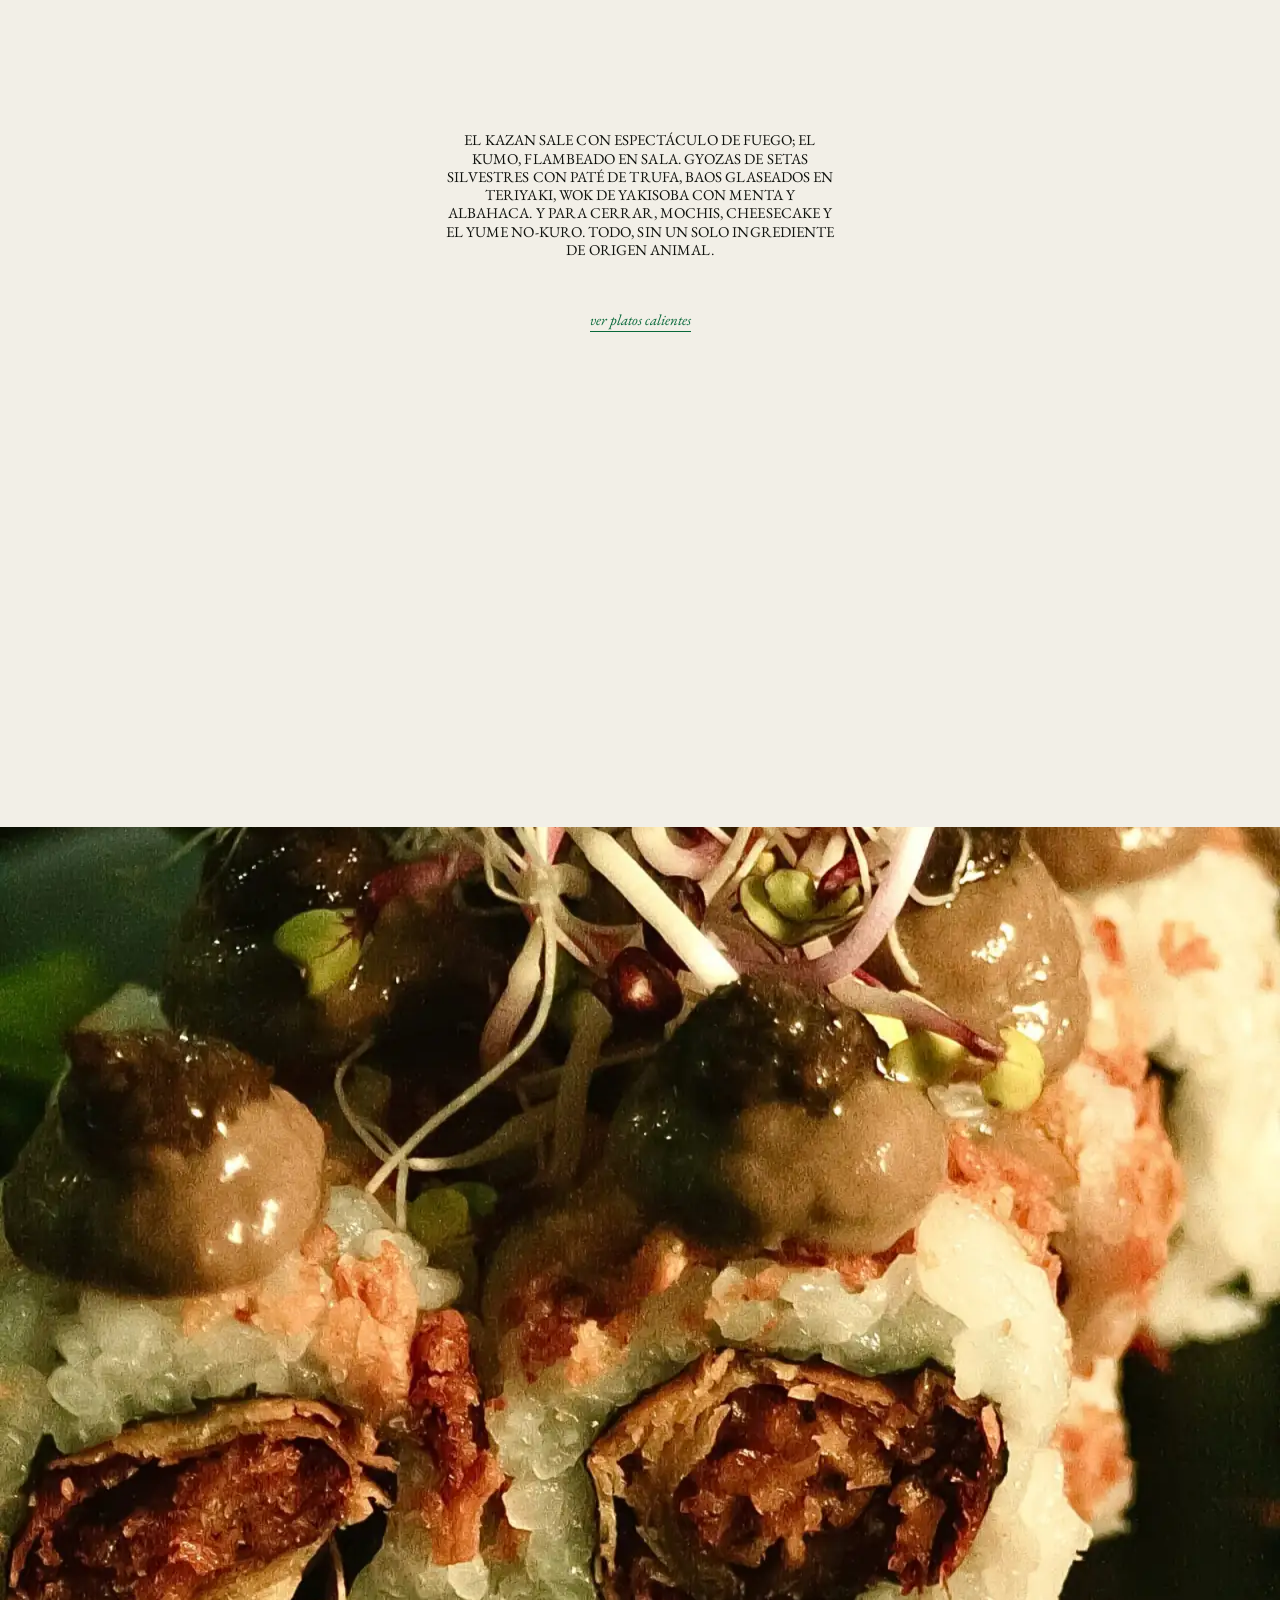
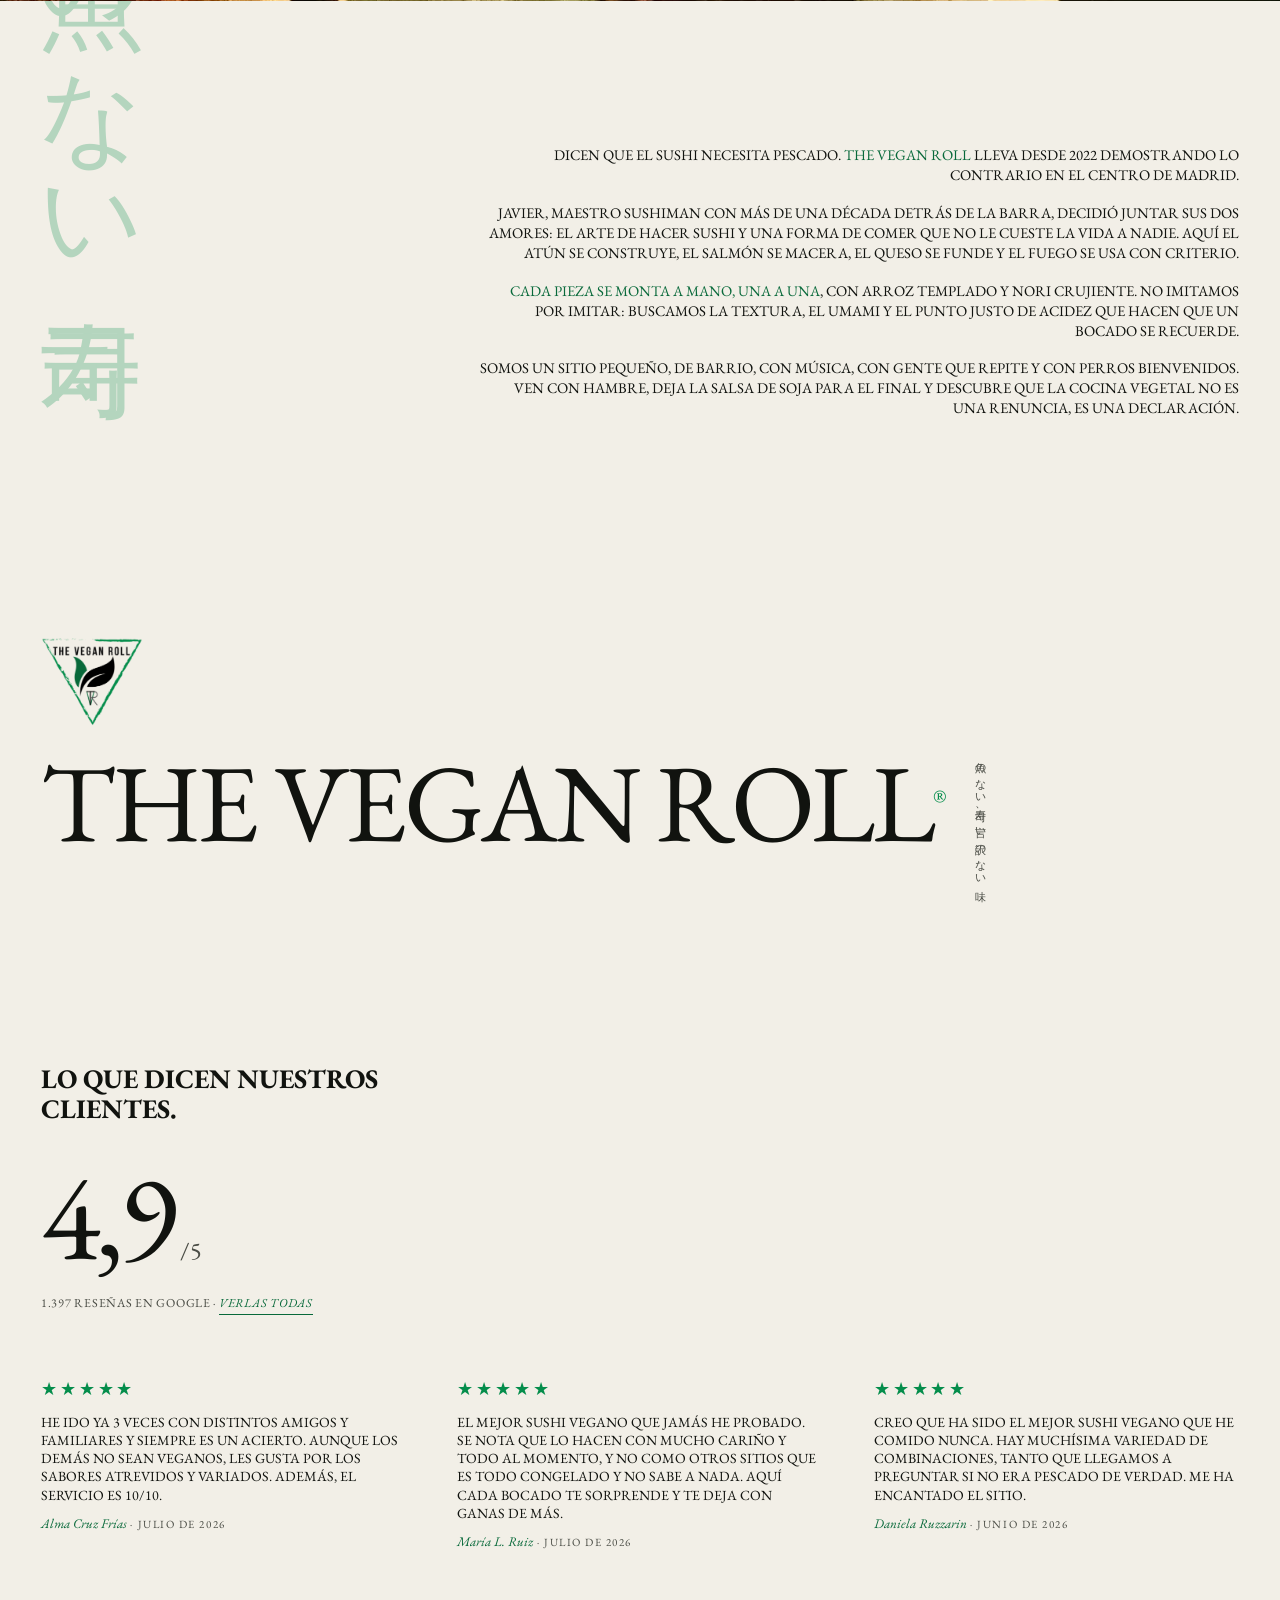
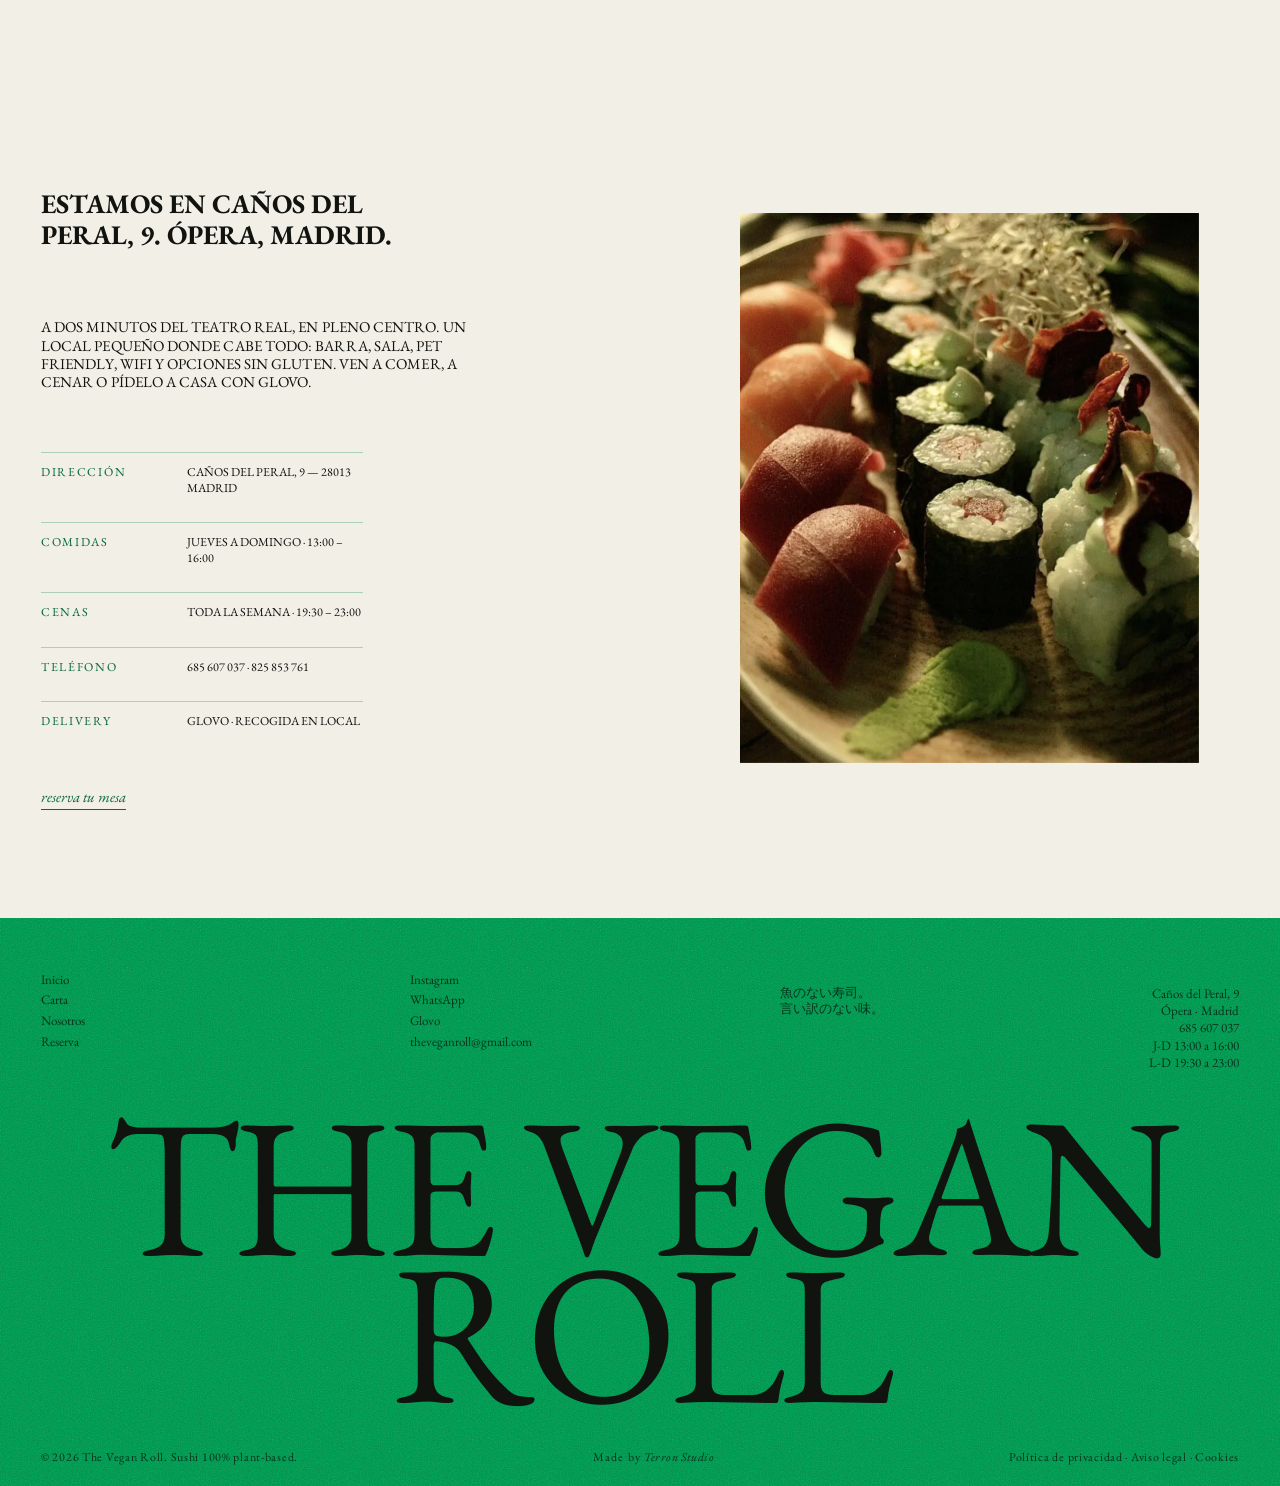
==== commit 9b038cec: "feat: reseñas reales de Google y título de sección Sustituye el eyebrow por un titular con el mismo " ====
--- a/index.html
+++ b/index.html
@@ -203,35 +203,36 @@
   </section>
 
   <!-- RESEÑAS
-       ⚠️ PENDIENTE: los textos entre corchetes hay que sustituirlos por las
-       reseñas reales del perfil de Google. No inventar ninguna. -->
+       Datos y textos tomados del perfil de Google del restaurante el 3 de
+       septiembre de 2026 (4,9 sobre 1.397 reseñas). Las citas van tal cual
+       las escribieron sus autores; el «…» marca dónde se han recortado. -->
   <section class="reviews wrap">
     <div class="reviews__head">
-      <p class="eyebrow" data-anim>Lo que dicen en Google</p>
-      <p class="reviews__score" data-anim>
-        <span class="reviews__num">[4,x]</span><span class="reviews__of">/5</span>
-      </p>
-      <p class="reviews__meta" data-anim data-anim-delay="1">
-        Sobre [N] reseñas ·
-        <a class="link-u" href="https://www.google.com/maps/search/?api=1&amp;query=The+Vegan+Roll+Ca%C3%B1os+del+Peral+9+Madrid" target="_blank" rel="noopener">verlas en Google</a>
+      <h2 class="story__lead" data-anim>Lo que dicen nuestros clientes.</h2>
+      <p class="reviews__score" data-anim data-anim-delay="1">
+        <span class="reviews__num">4,9</span><span class="reviews__of">/5</span>
+      </p>
+      <p class="reviews__meta" data-anim data-anim-delay="2">
+        1.397 reseñas en Google ·
+        <a class="link-u" href="https://maps.google.com/?cid=71564320683409384" target="_blank" rel="noopener">verlas todas</a>
       </p>
     </div>
 
     <ul class="reviews__list">
       <li class="review" data-anim>
         <p class="review__stars" aria-label="5 de 5 estrellas">★★★★★</p>
-        <blockquote class="review__text">[Texto de la primera reseña, tal cual está en Google.]</blockquote>
-        <p class="review__by"><cite>[Nombre]</cite> · [mes de 2026]</p>
+        <blockquote class="review__text">He ido ya 3 veces con distintos amigos y familiares y siempre es un acierto. Aunque los demás no sean veganos, les gusta por los sabores atrevidos y variados. Además, el servicio es 10/10.</blockquote>
+        <p class="review__by"><cite>Alma Cruz Frías</cite> · julio de 2026</p>
       </li>
       <li class="review" data-anim data-anim-delay="1">
         <p class="review__stars" aria-label="5 de 5 estrellas">★★★★★</p>
-        <blockquote class="review__text">[Texto de la segunda reseña, tal cual está en Google.]</blockquote>
-        <p class="review__by"><cite>[Nombre]</cite> · [mes de 2026]</p>
+        <blockquote class="review__text">El mejor sushi vegano que jamás he probado. Se nota que lo hacen con mucho cariño y todo al momento, y no como otros sitios que es todo congelado y no sabe a nada. Aquí cada bocado te sorprende y te deja con ganas de más.</blockquote>
+        <p class="review__by"><cite>María L. Ruiz</cite> · julio de 2026</p>
       </li>
       <li class="review" data-anim data-anim-delay="2">
         <p class="review__stars" aria-label="5 de 5 estrellas">★★★★★</p>
-        <blockquote class="review__text">[Texto de la tercera reseña, tal cual está en Google.]</blockquote>
-        <p class="review__by"><cite>[Nombre]</cite> · [mes de 2026]</p>
+        <blockquote class="review__text">Creo que ha sido el mejor sushi vegano que he comido nunca. Hay muchísima variedad de combinaciones, tanto que llegamos a preguntar si no era pescado de verdad. Me ha encantado el sitio.</blockquote>
+        <p class="review__by"><cite>Daniela Ruzzarin</cite> · junio de 2026</p>
       </li>
     </ul>
   </section>
--- a/assets/css/style.css
+++ b/assets/css/style.css
@@ -556,12 +556,15 @@
   display: grid;
   gap: clamp(34px, 7vh, 78px);
 }
-.reviews__head { display: grid; justify-items: start; gap: clamp(8px, 1.6vh, 16px); }
+.reviews__head { display: grid; justify-items: start; gap: clamp(10px, 2vh, 20px); }
+.reviews__head .story__lead { margin: 0 0 clamp(6px, 1.4vh, 16px); }
 .reviews__score { margin: 0; display: flex; align-items: baseline; gap: 6px; }
 .reviews__num {
   font-weight: 400;
   font-size: clamp(64px, 9.6vw, 168px);
-  line-height: 0.82;
+  /* line-height por debajo de 1 recortaba la caja de línea y el dato de
+     debajo se montaba encima del número. */
+  line-height: 1;
   letter-spacing: -0.035em;
 }
 .reviews__of { font-size: clamp(18px, 1.9vw, 34px); color: var(--ink-soft); }
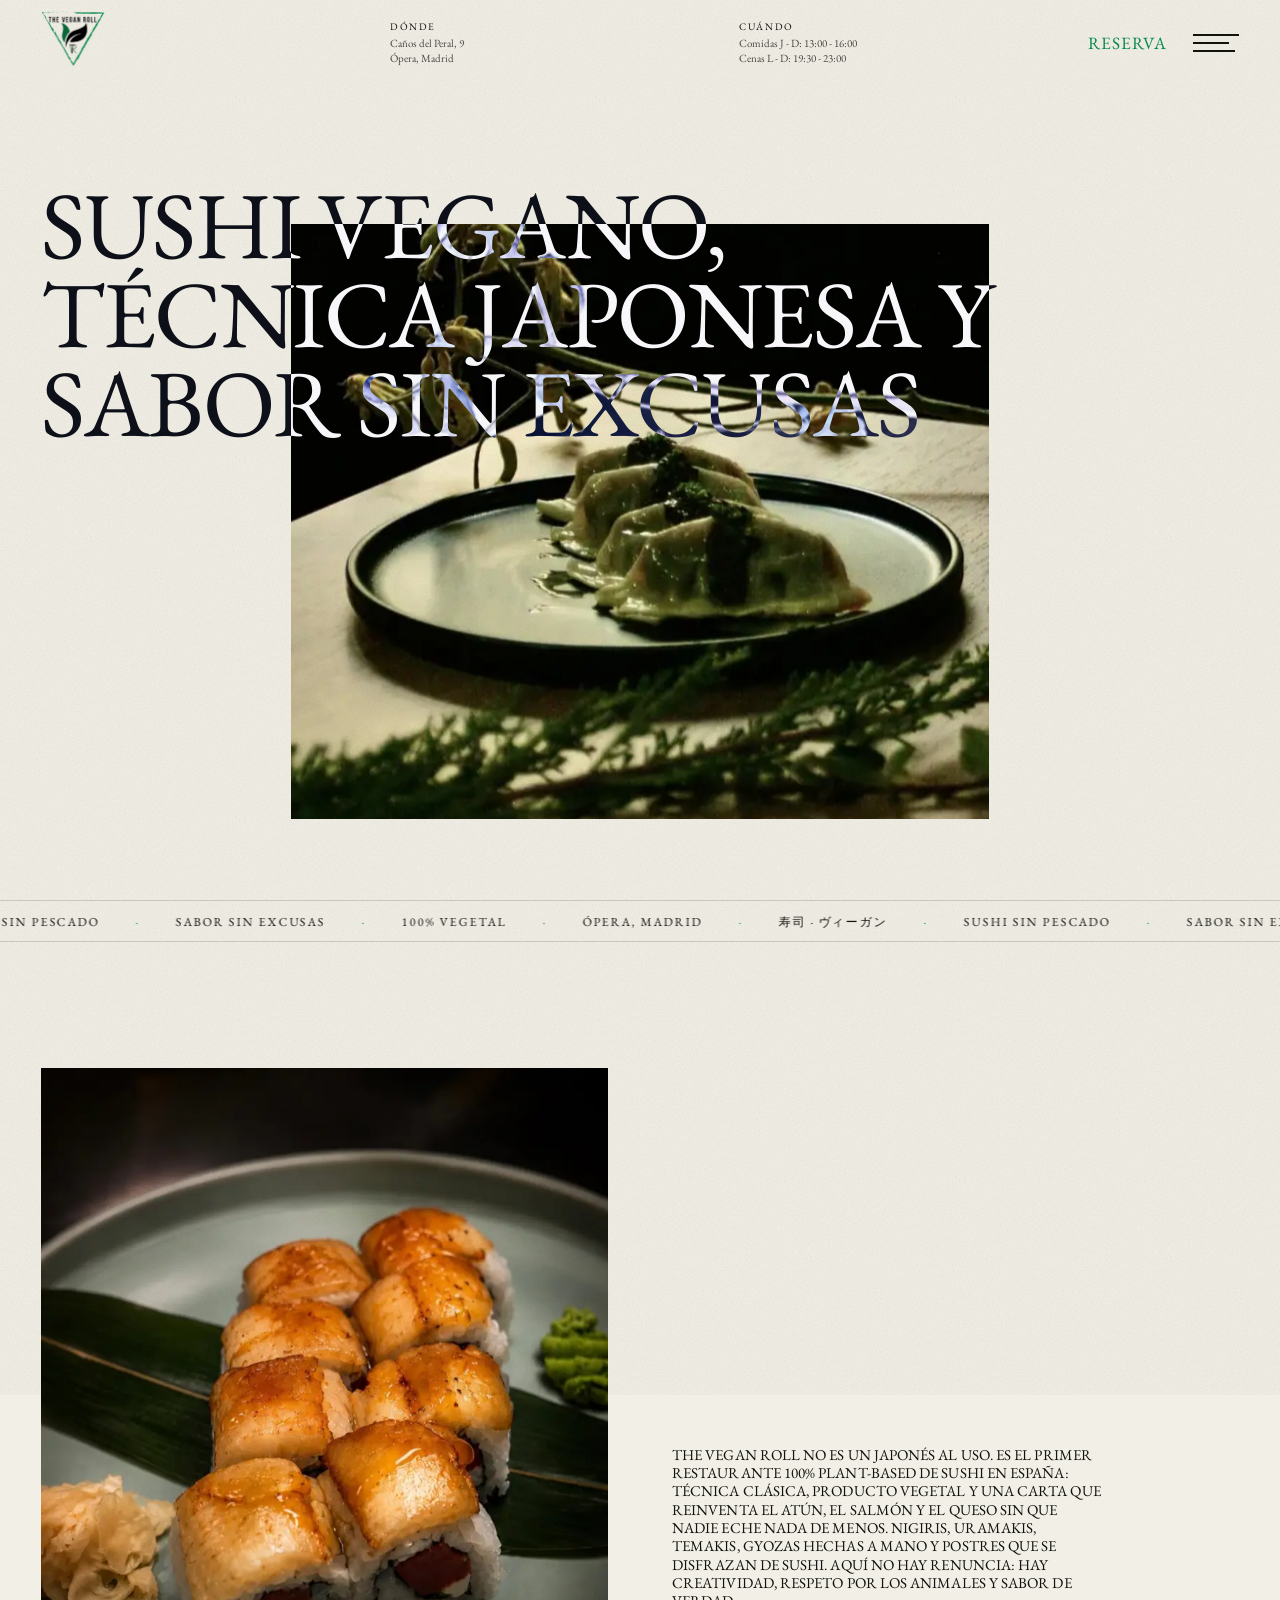
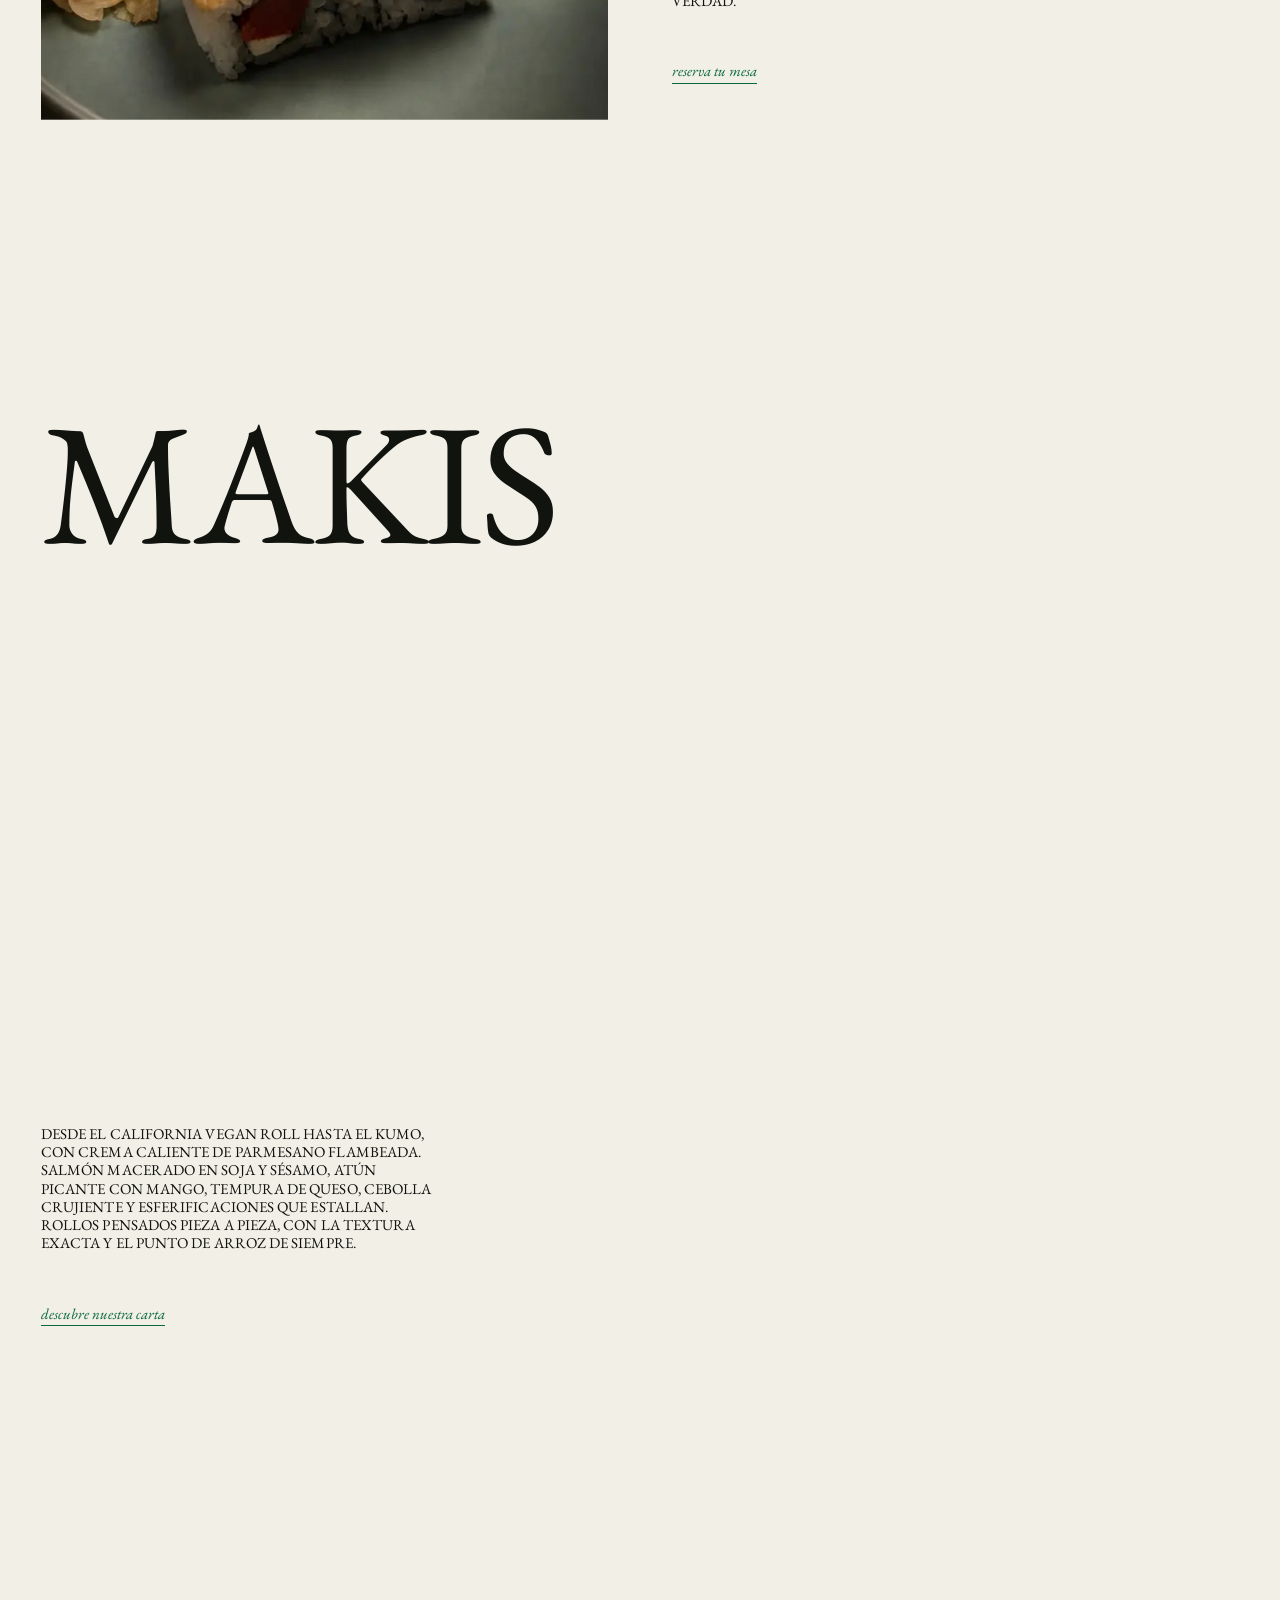
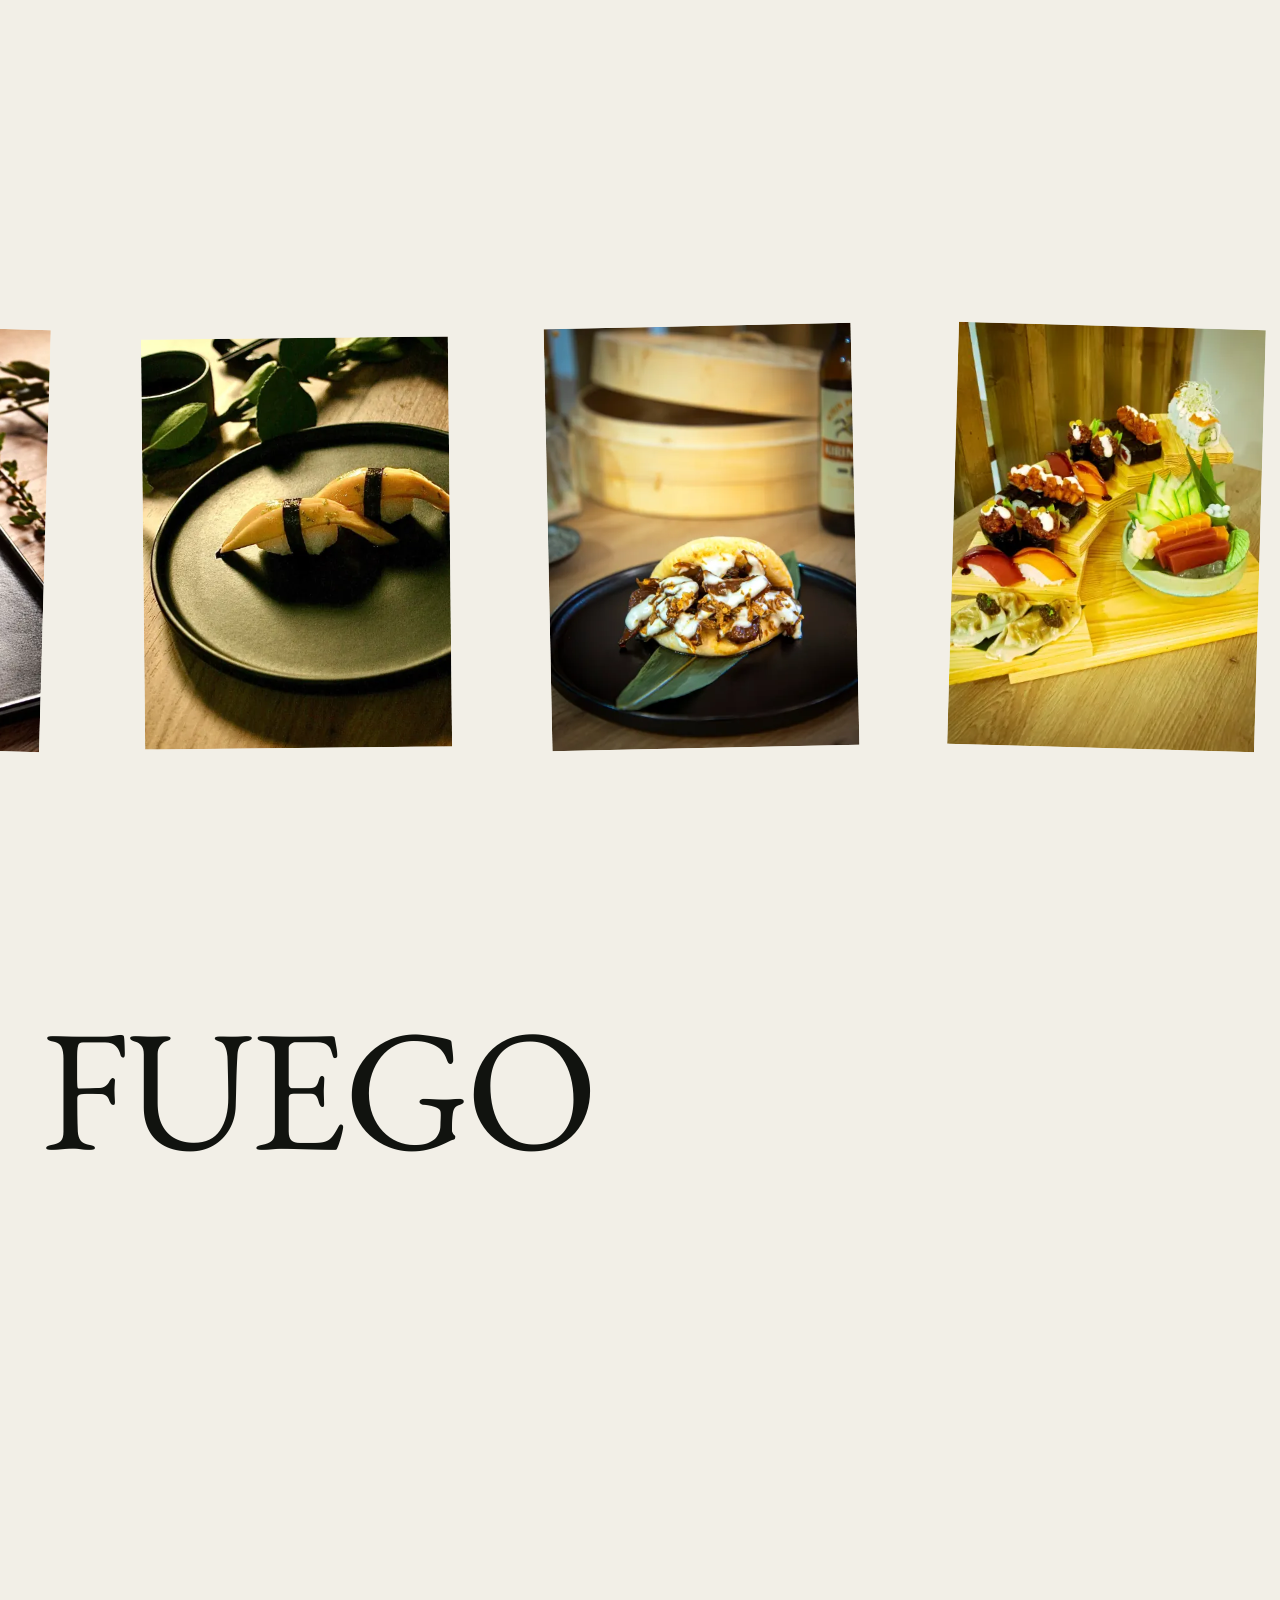
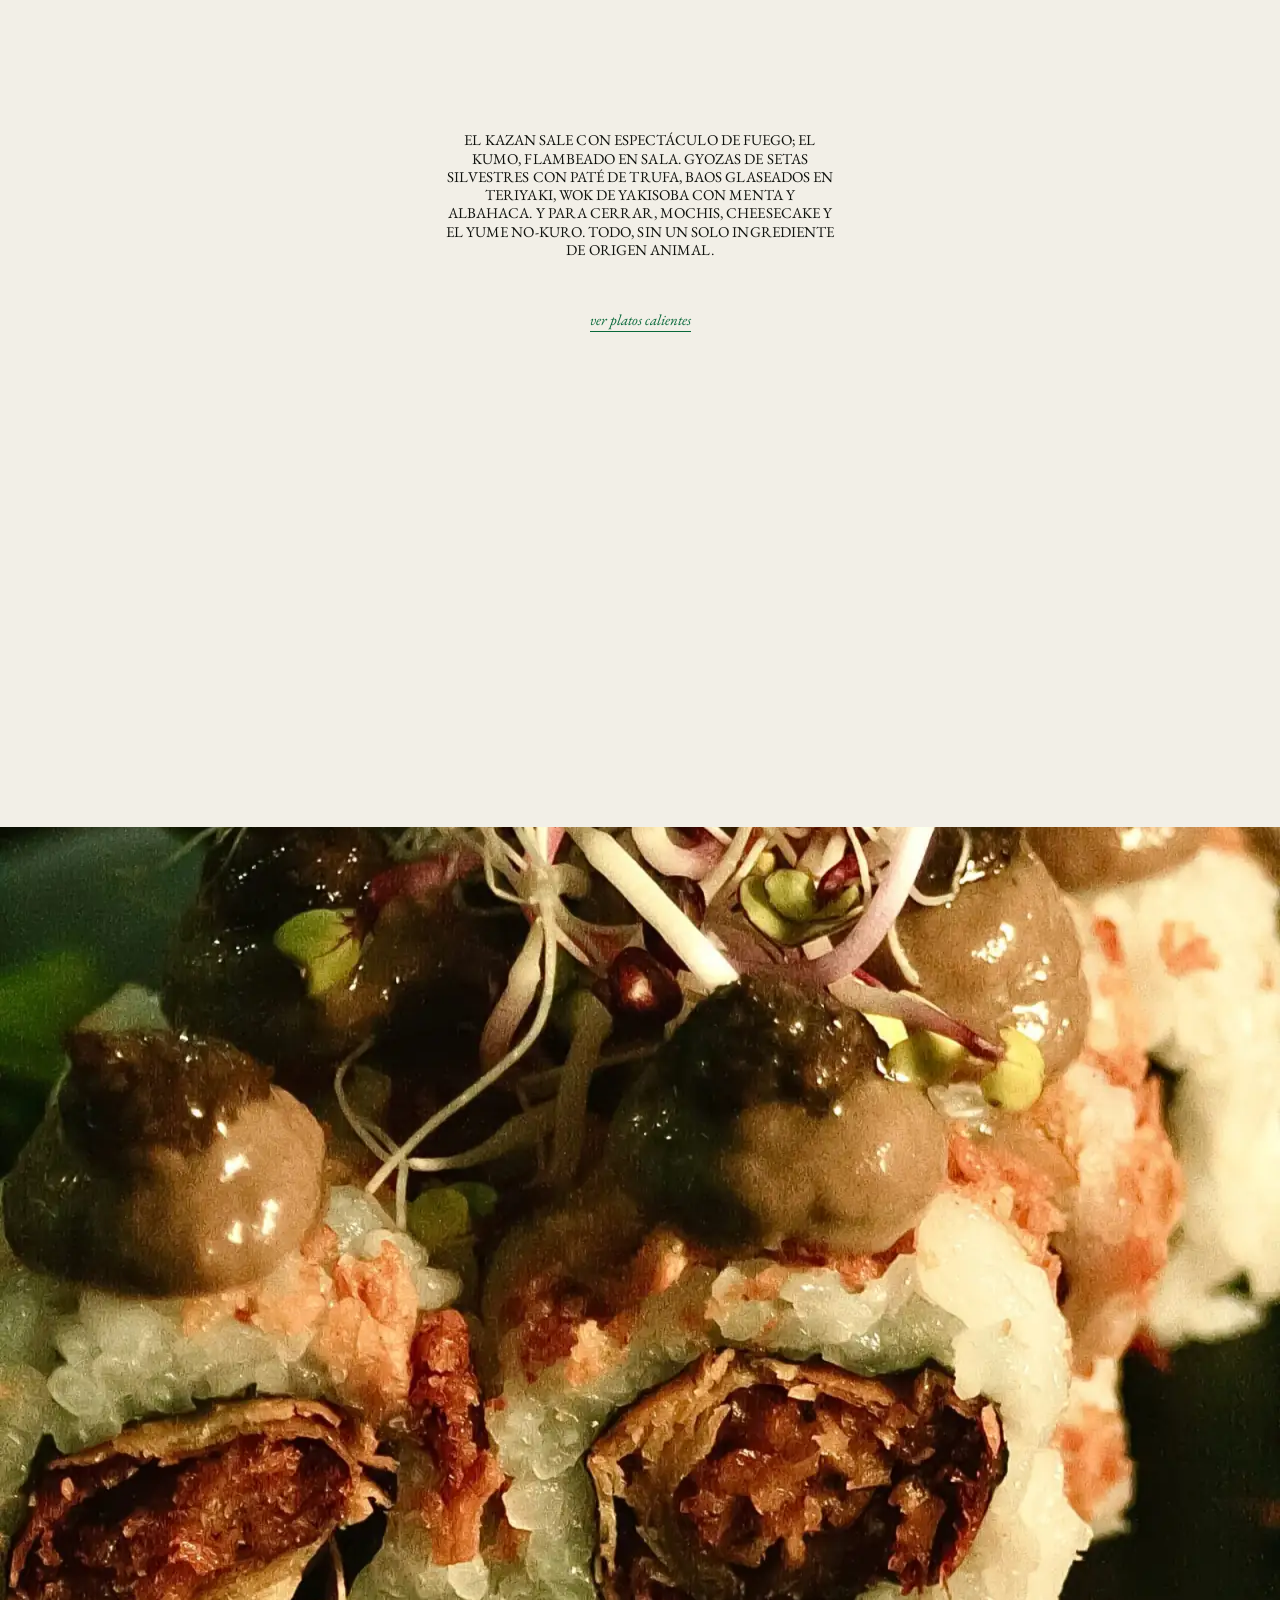
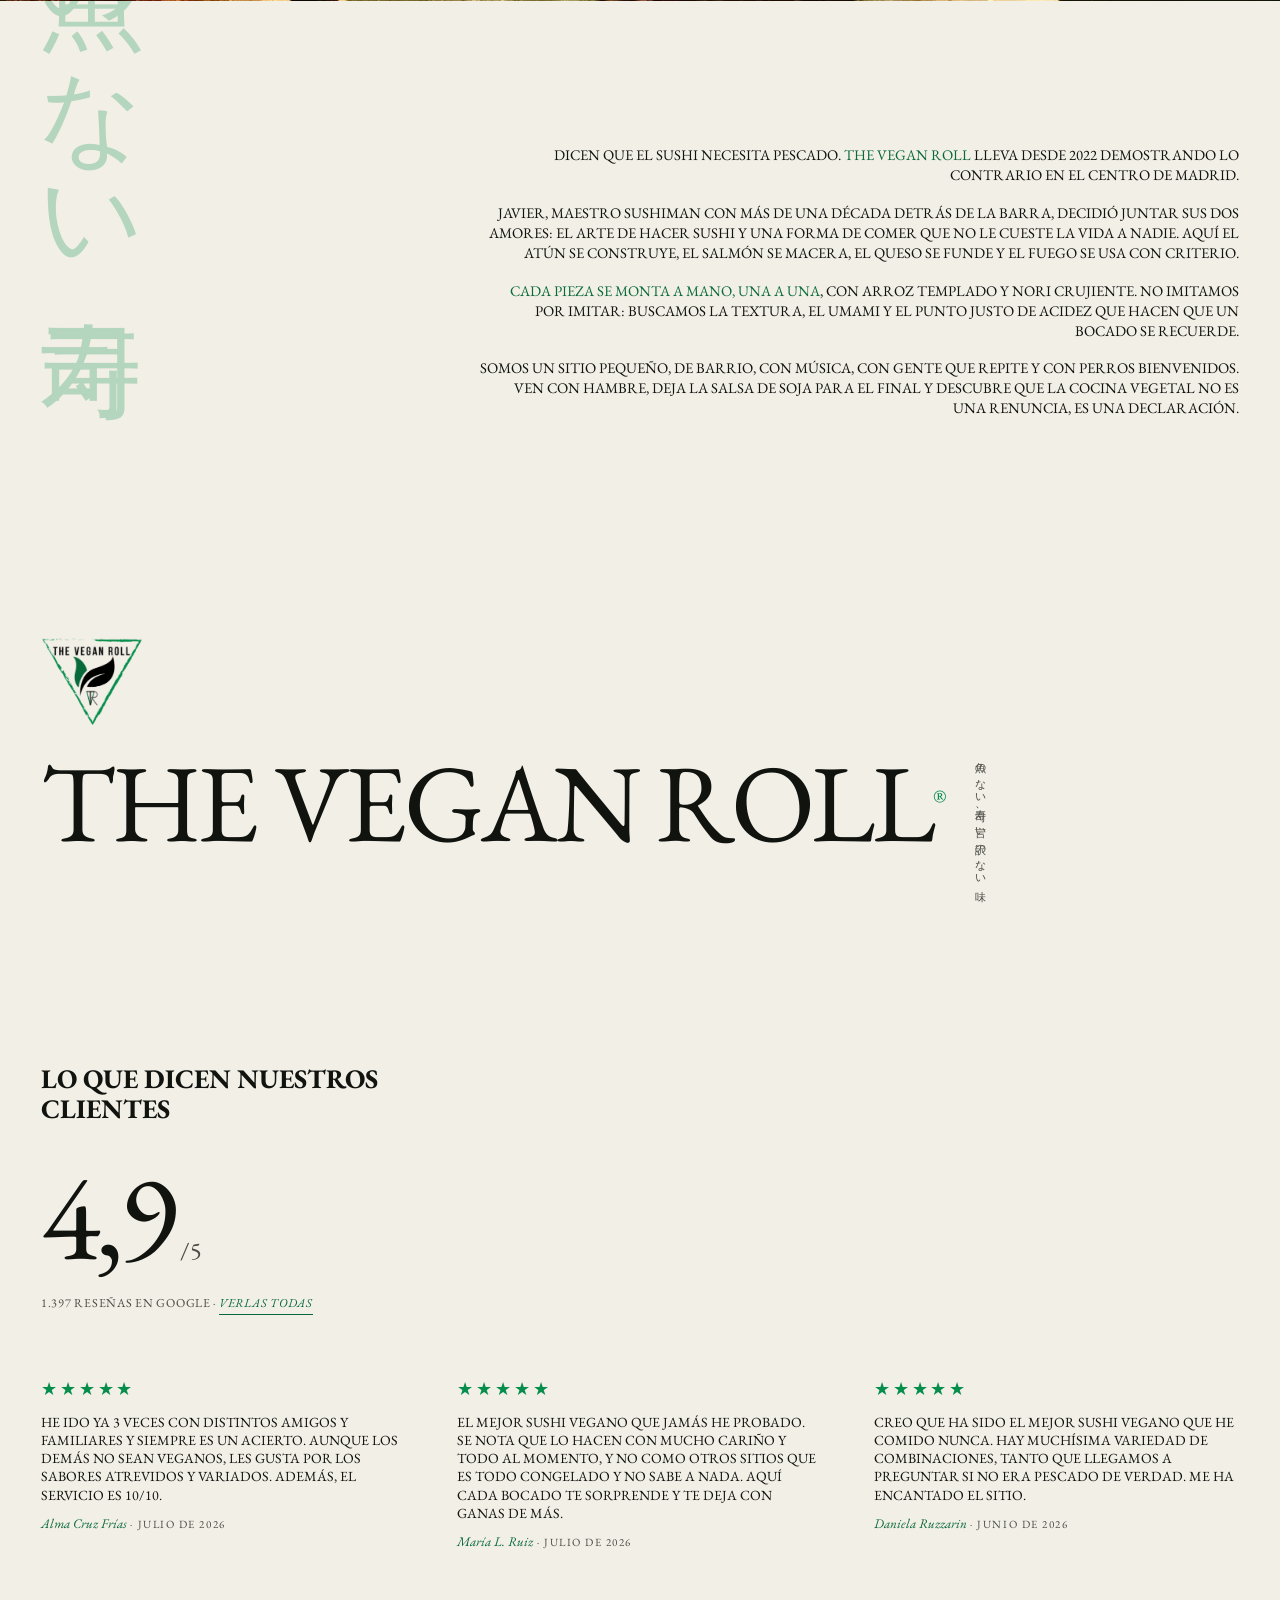
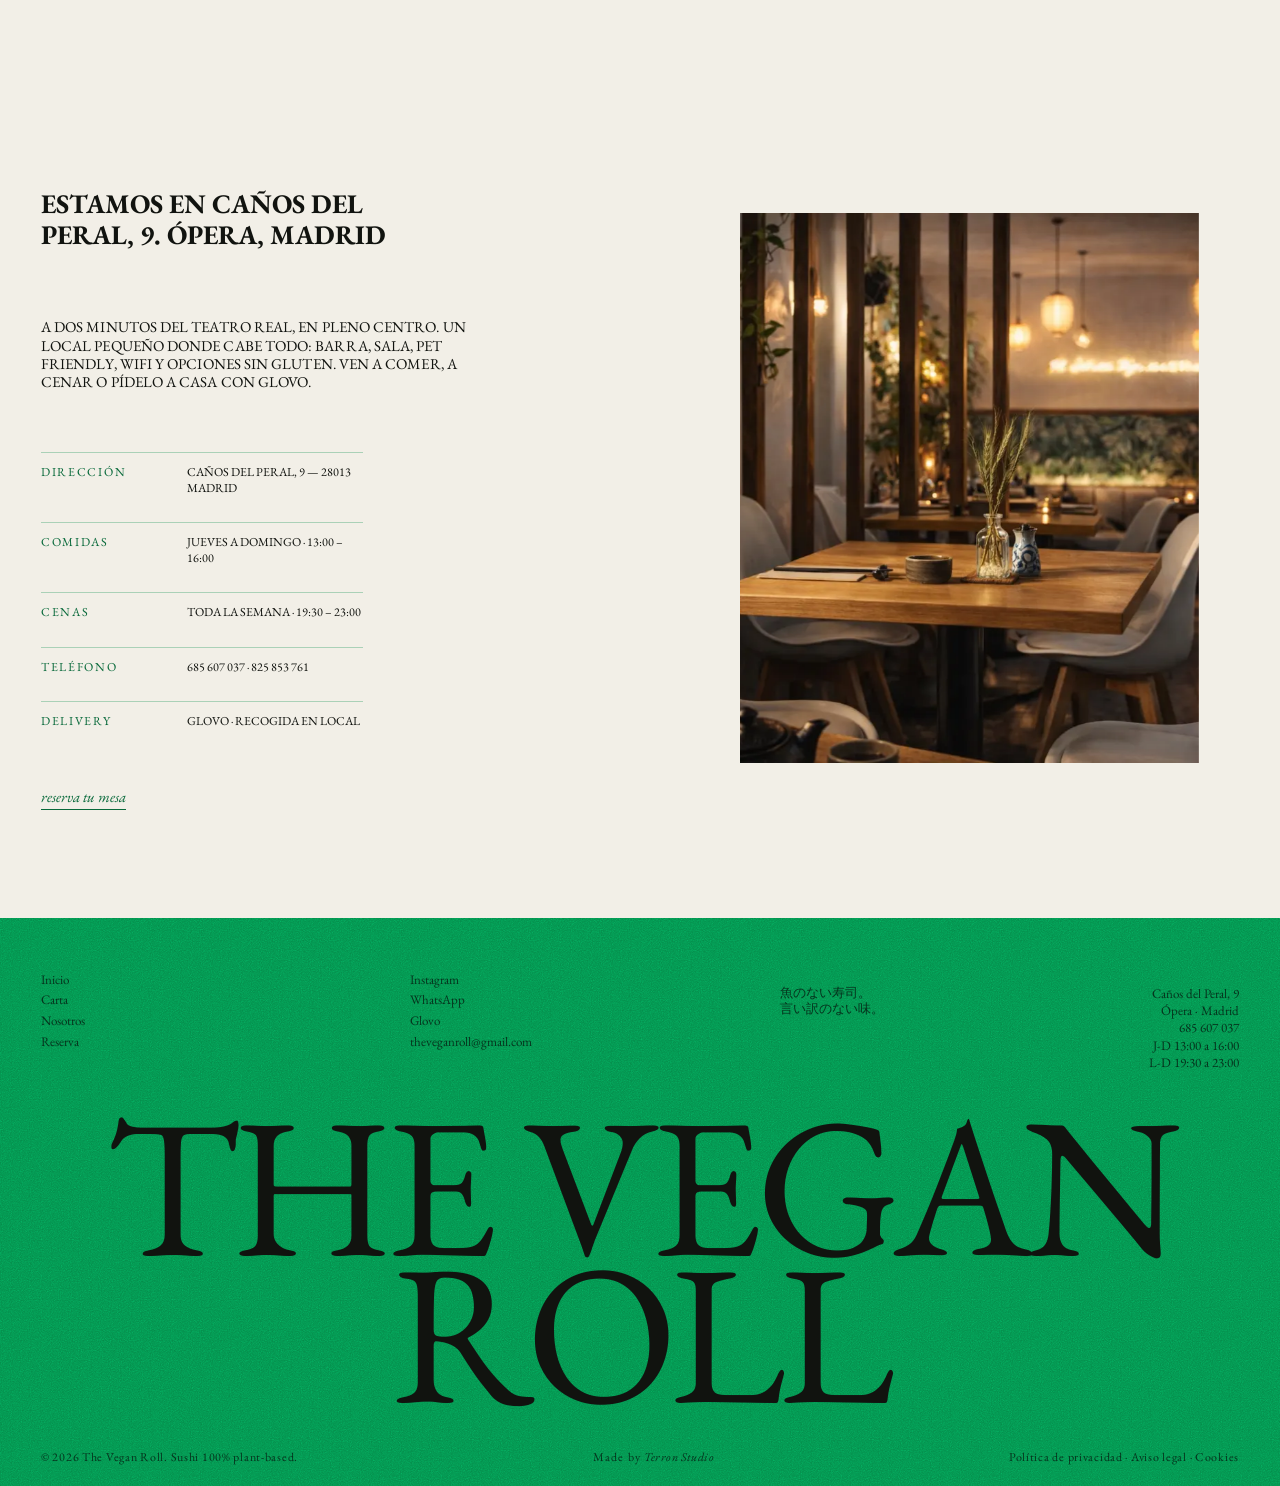
==== commit 31fd945e: "feat: foto del local en la home y fotos sin placeholder gris La sección de localización de la home p" ====
--- a/index.html
+++ b/index.html
@@ -198,8 +198,8 @@
   <!-- WORDMARK -->
   <section class="wordmark wordmark--left">
     <img class="wordmark__leaf" src="assets/logo/logo-negro.png" alt="" data-anim>
-    <h2 data-anim>The Vegan Roll<sup>®</sup></h2>
-    <p class="jp" data-anim>魚のない寿司、言い訳のない味</p>
+    <h2 data-anim>The Vegan Roll<sup>&reg;</sup></h2>
+    <p class="jp" data-anim>&#39770;&#12398;&#12394;&#12356;&#23551;&#21496;&#12289;&#35328;&#12356;&#35379;&#12398;&#12394;&#12356;&#21619;</p>
   </section>
 
   <!-- RESEÑAS
@@ -208,7 +208,7 @@
        las escribieron sus autores; el «…» marca dónde se han recortado. -->
   <section class="reviews wrap">
     <div class="reviews__head">
-      <h2 class="story__lead" data-anim>Lo que dicen nuestros clientes.</h2>
+      <h2 class="story__lead" data-anim>Lo que dicen nuestros clientes</h2>
       <p class="reviews__score" data-anim data-anim-delay="1">
         <span class="reviews__num">4,9</span><span class="reviews__of">/5</span>
       </p>
@@ -241,7 +241,7 @@
   <section class="place wrap">
     <div class="place__grid">
       <div class="place__data">
-        <h2 class="story__lead" data-anim>Estamos en Caños del Peral, 9. Ópera, Madrid.</h2>
+        <h2 class="story__lead" data-anim>Estamos en Caños del Peral, 9. Ópera, Madrid</h2>
         <p class="copy" data-anim data-anim-delay="1">
           A dos minutos del Teatro Real, en pleno centro. Un local pequeño donde cabe todo:
           barra, sala, pet friendly, wifi y opciones sin gluten. Ven a comer, a cenar o
@@ -257,7 +257,7 @@
         <a class="link-u" href="reserva.html" data-anim data-anim-delay="3">reserva tu mesa</a>
       </div>
       <figure class="place__map" data-anim="mask">
-        <img src="assets/img/w/local-04-800.webp" alt="Surtido de sushi vegano de The Vegan Roll" loading="lazy" srcset="assets/img/w/local-04-480.webp 480w, assets/img/w/local-04-800.webp 800w, assets/img/w/local-04-1024.webp 1024w, assets/img/w/local-04-1280.webp 1280w" sizes="(max-width: 1080px) 92vw, 44vw" width="1170" height="1689" decoding="async">
+        <img src="assets/img/w/sala-800.webp" alt="Sala de The Vegan Roll: mesas de madera, farolillos y plantas" loading="lazy" srcset="assets/img/w/sala-480.webp 480w, assets/img/w/sala-800.webp 800w, assets/img/w/sala-1024.webp 1024w" sizes="(max-width: 1080px) 92vw, 44vw" width="1020" height="1020" decoding="async">
       </figure>
     </div>
   </section>
--- a/assets/css/style.css
+++ b/assets/css/style.css
@@ -848,9 +848,8 @@
 }
 [data-anim="mask"] { opacity: 1; transform: none; overflow: hidden; }
 
-/* Fondo de espera en los huecos de foto: mientras la imagen llega se ve un
-   bloque de papel tintado en vez de un vacío del color de la página. */
-[data-anim="mask"], .bleed, .gallery__item, .place__map { background: var(--paper-2); }
+/* Sin fondo de espera: los huecos de foto se quedan del color de la página y
+   la imagen aparece de golpe, sin recuadro gris que parezca un error de carga. */
 [data-anim="mask"] > img {
   clip-path: inset(0 0 100% 0);
   transform: scale(1.06);
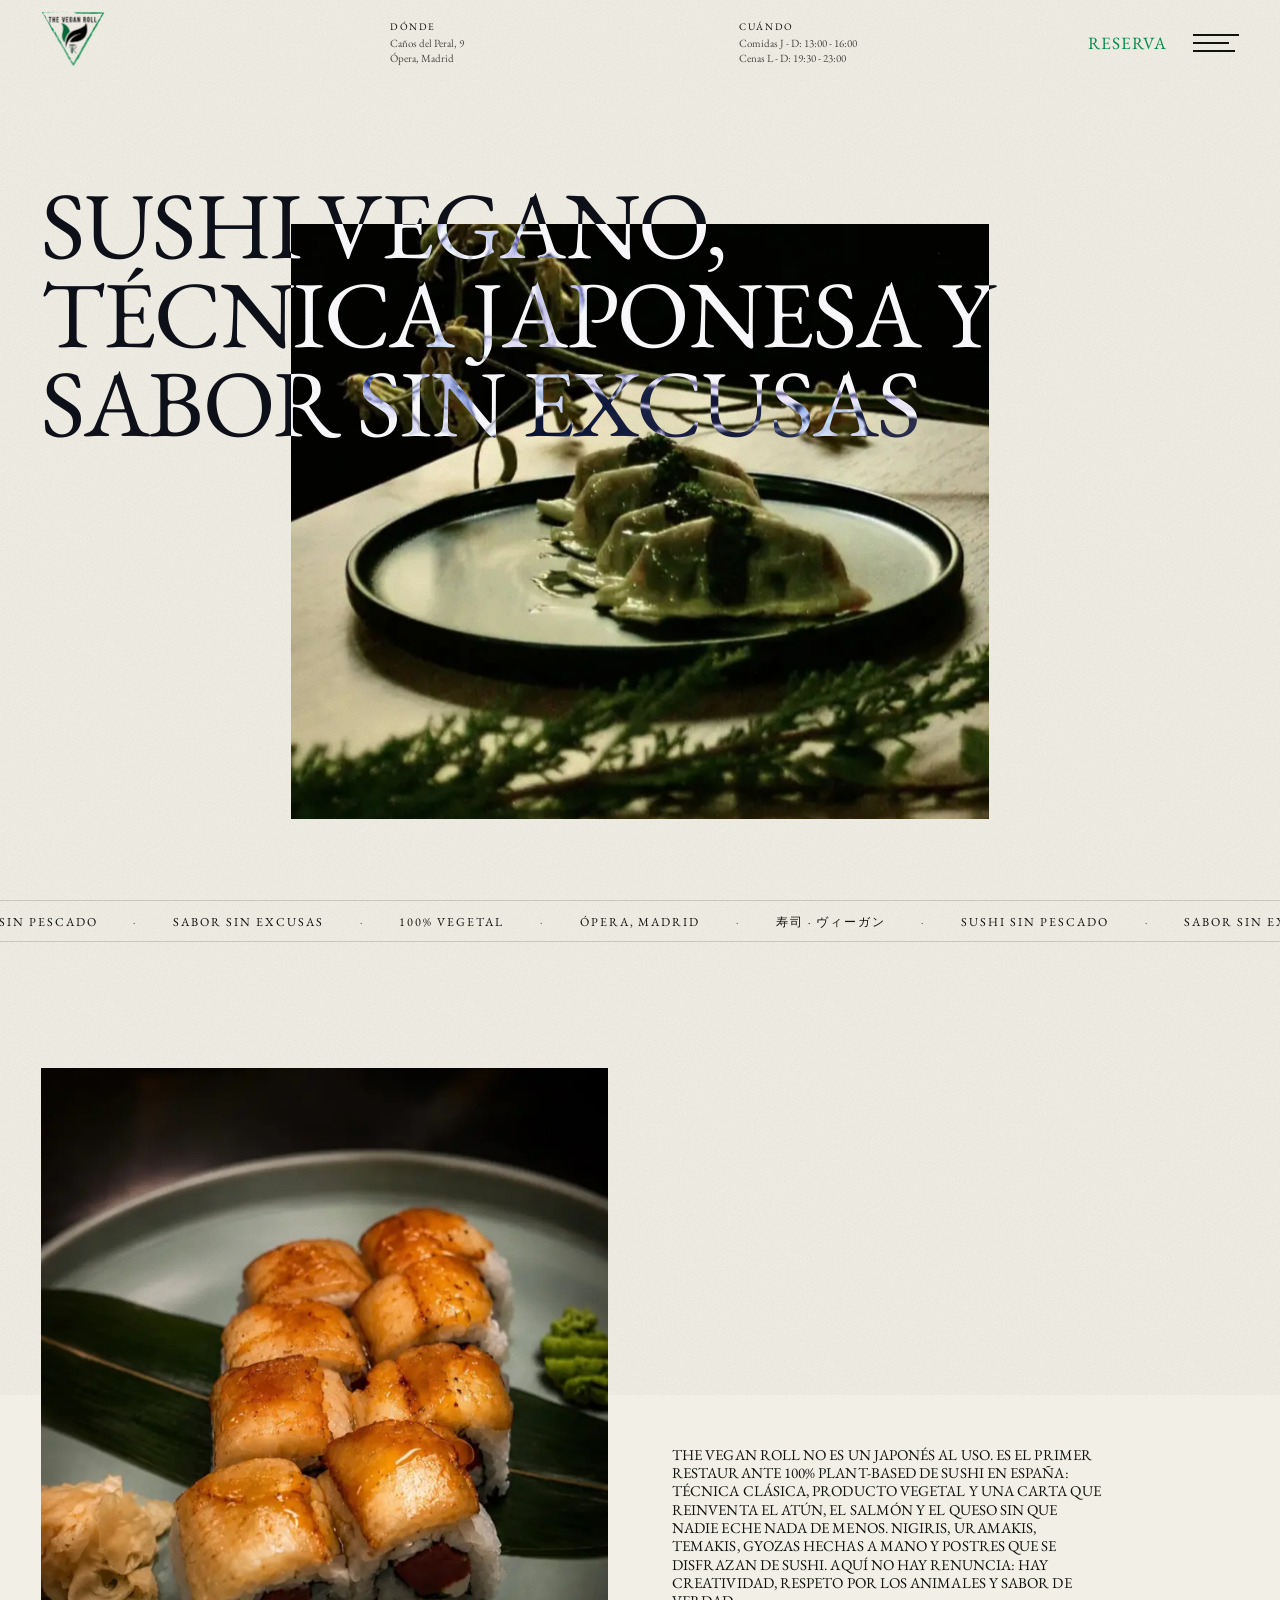
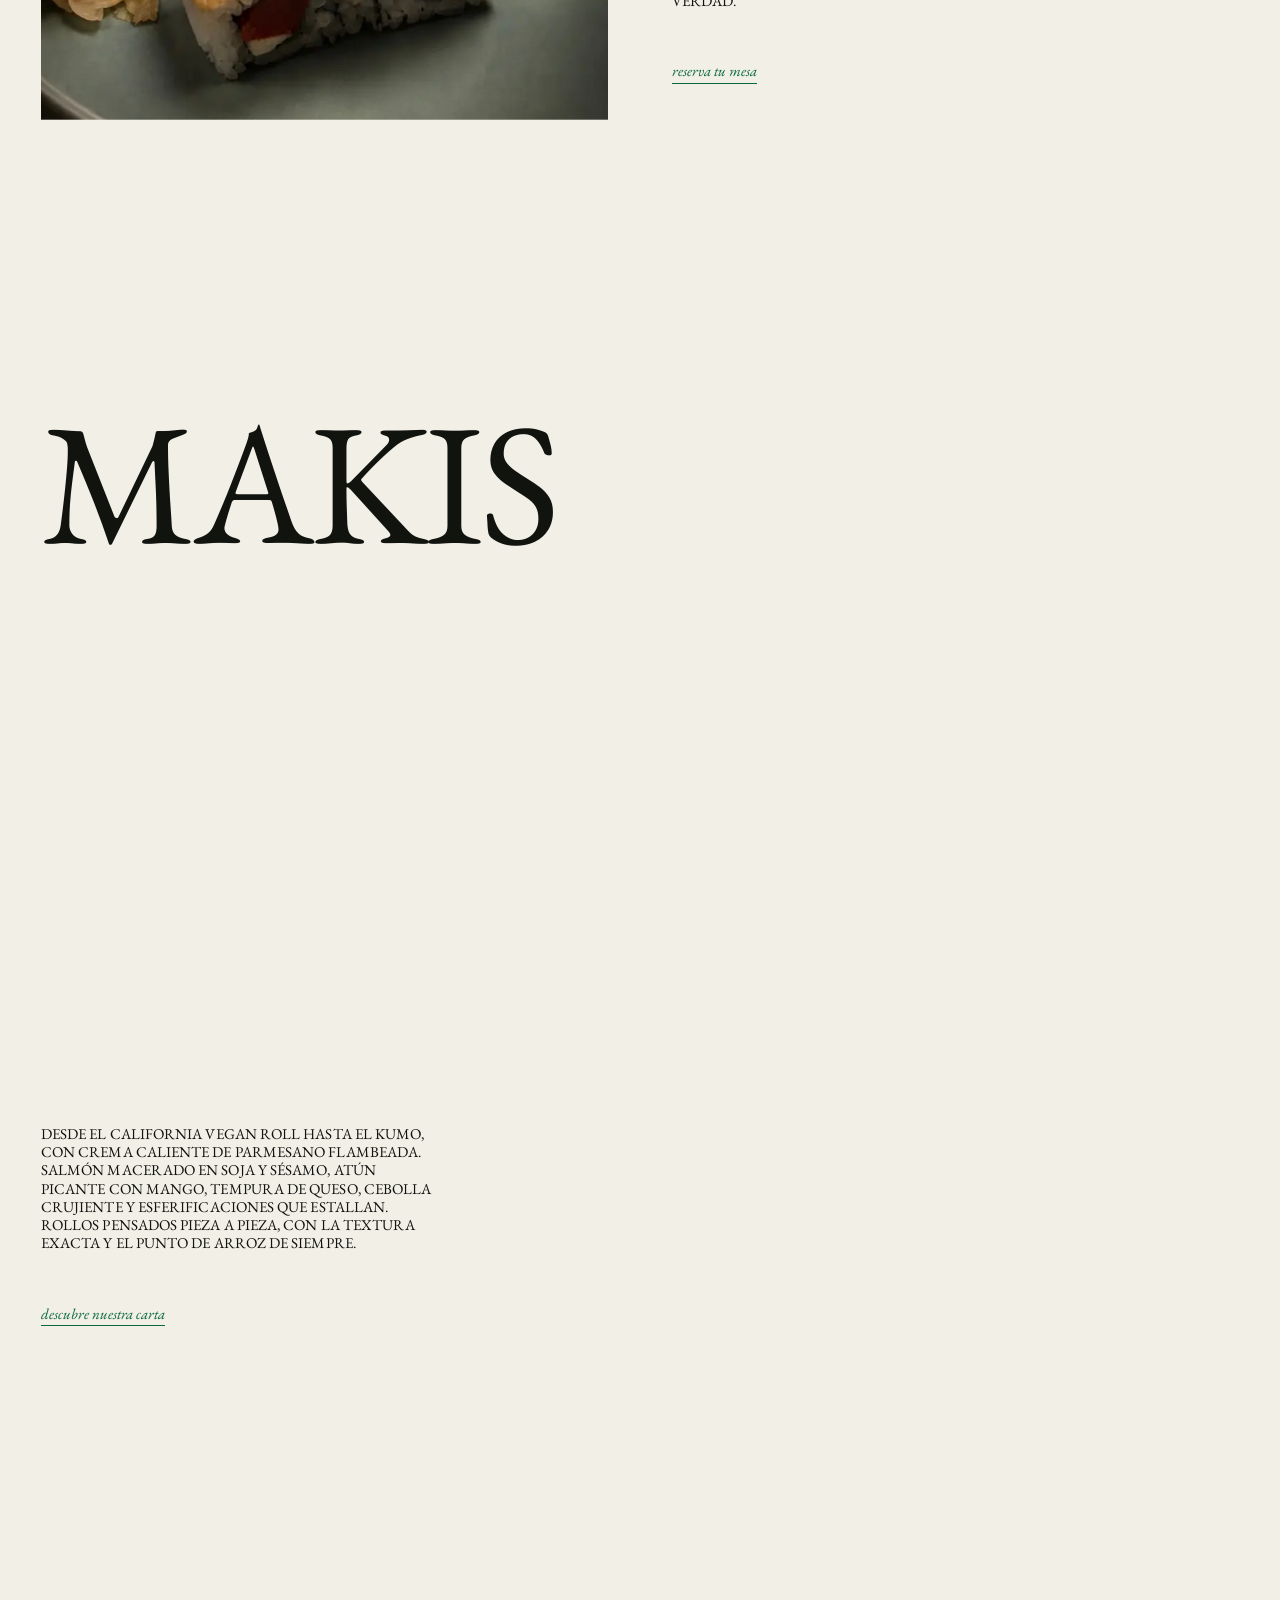
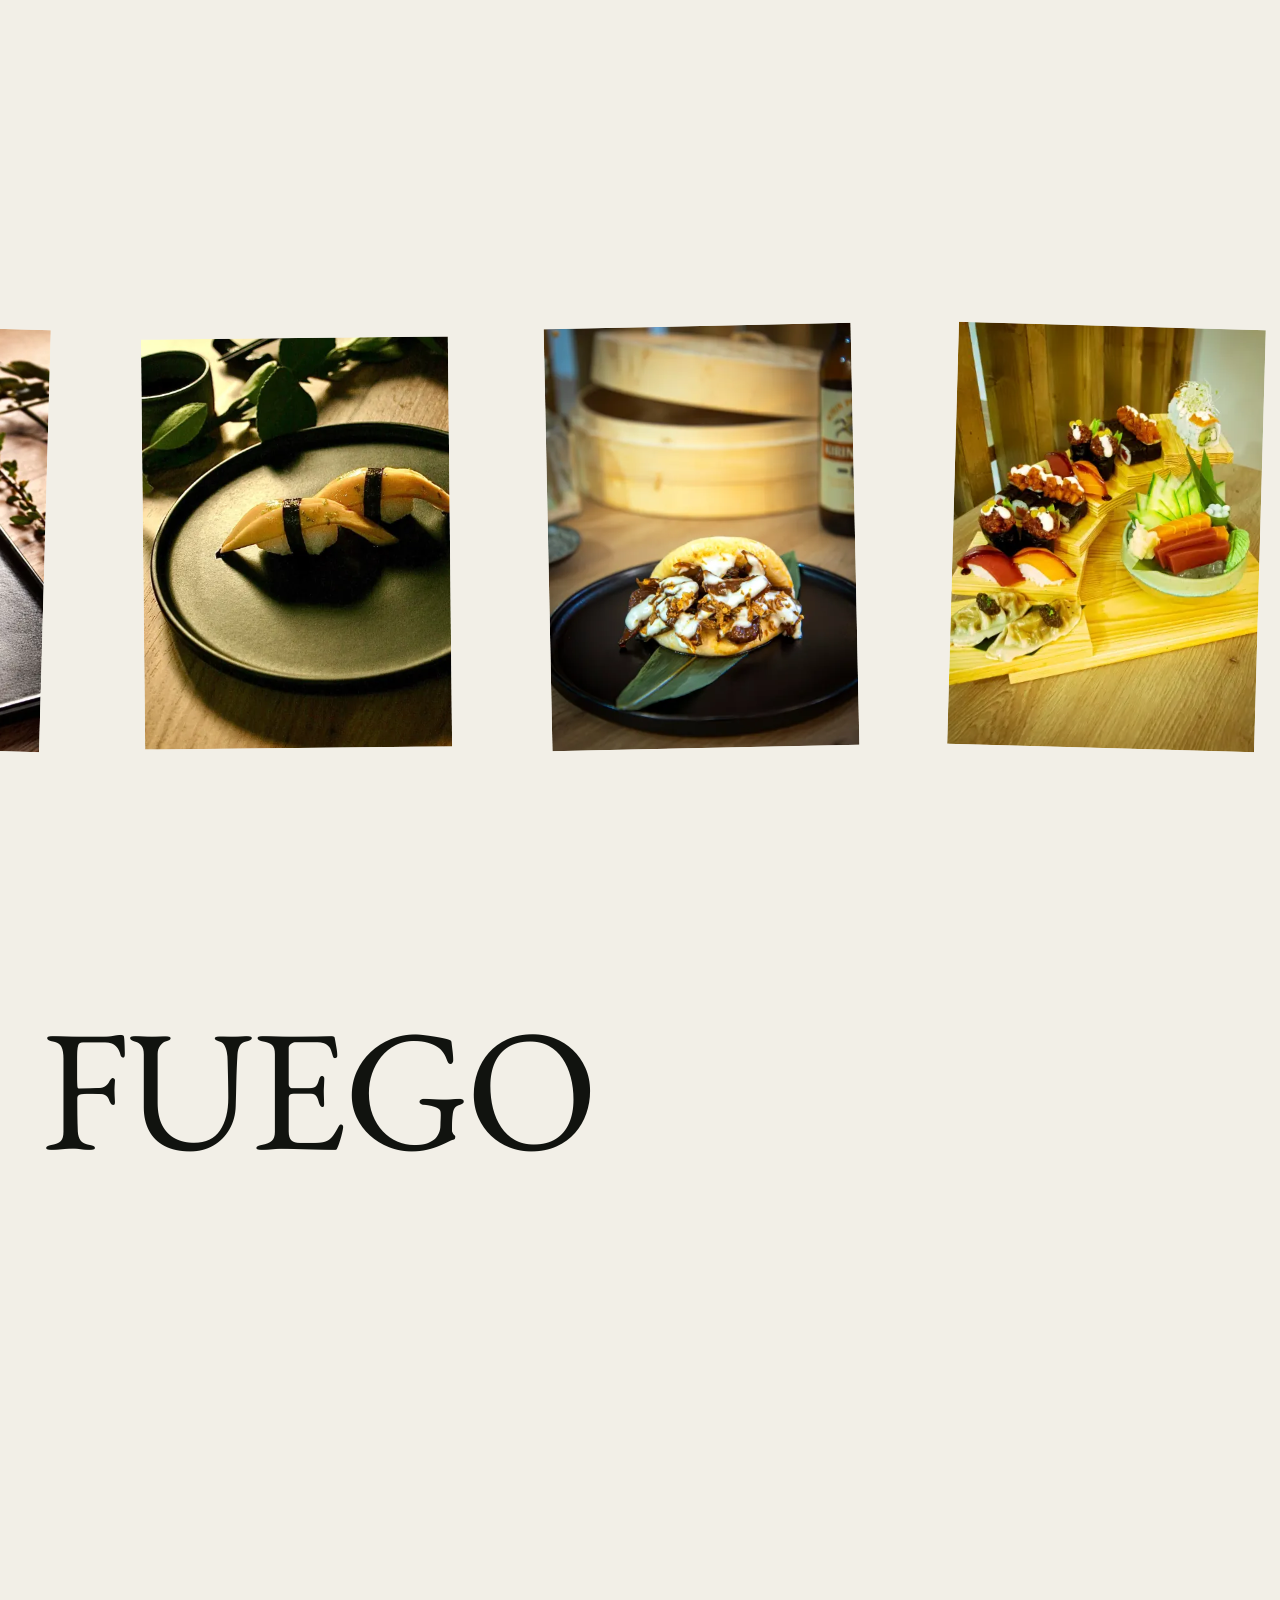
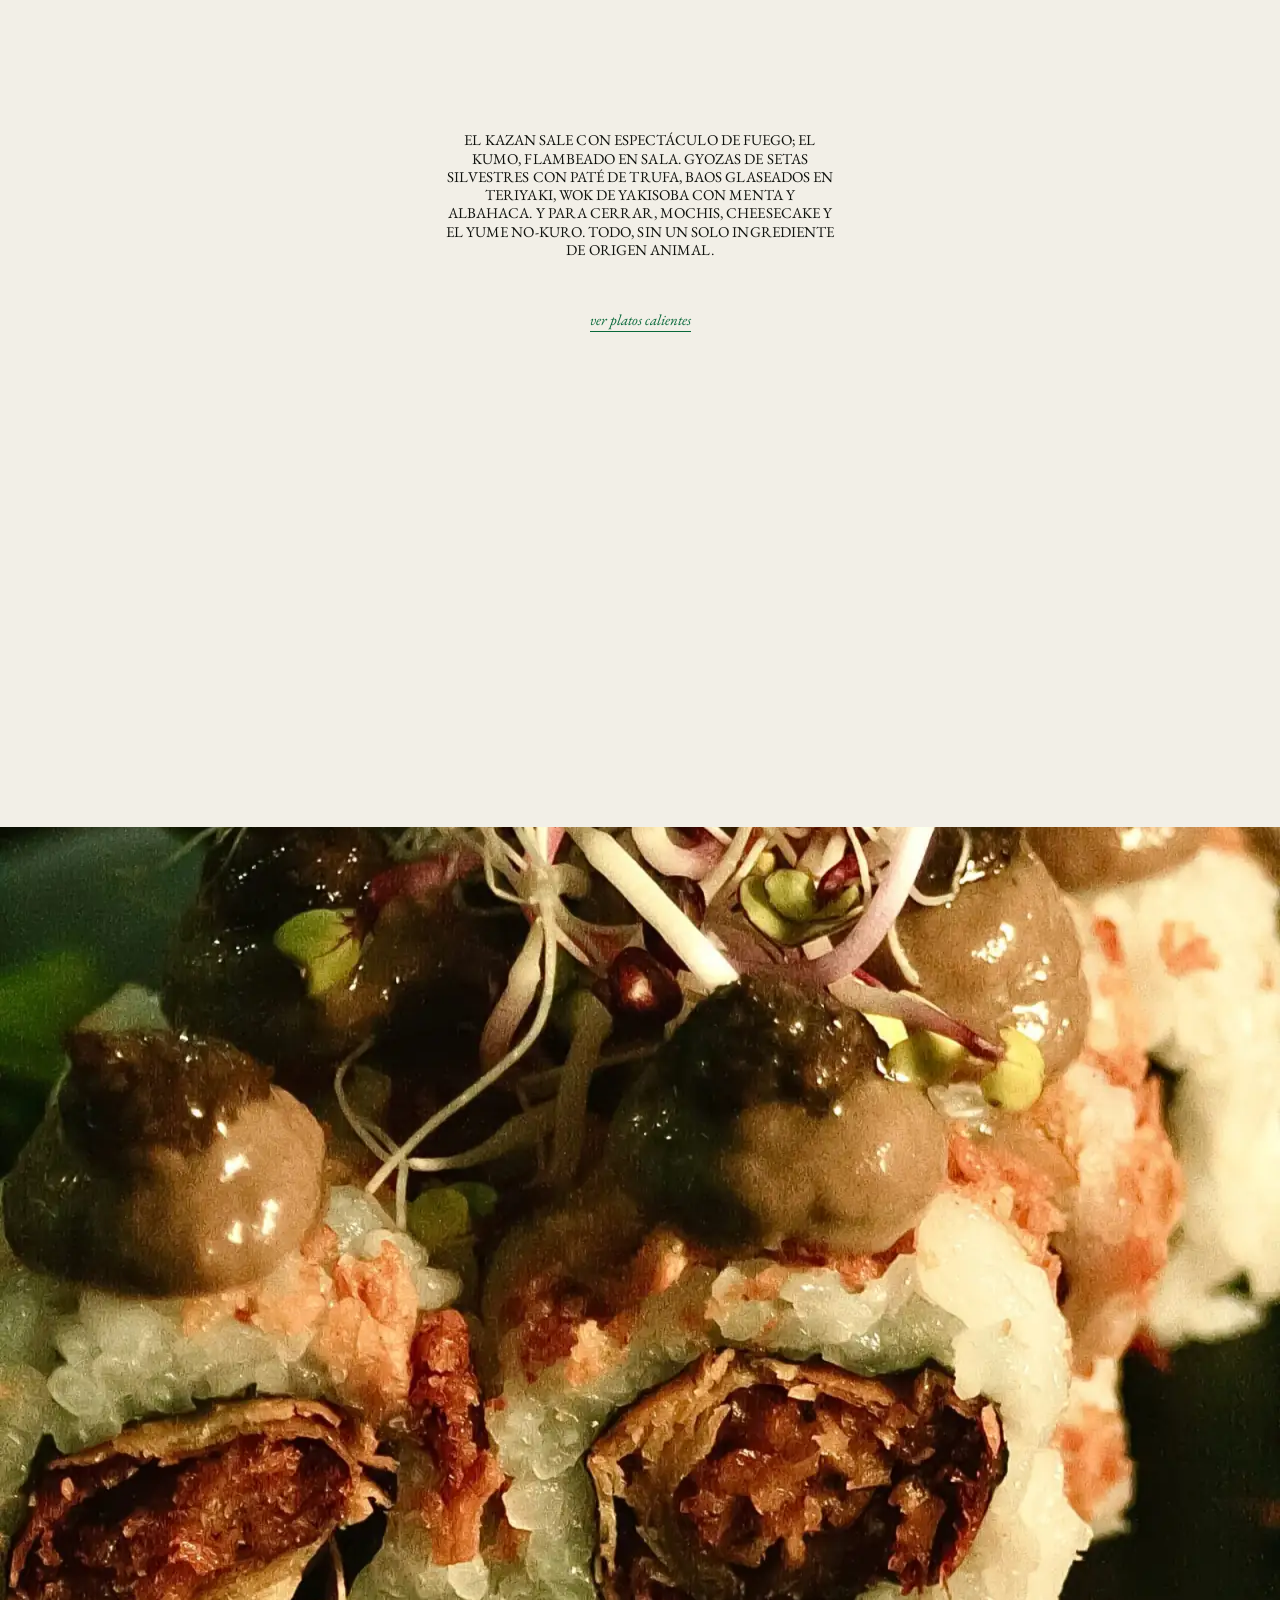
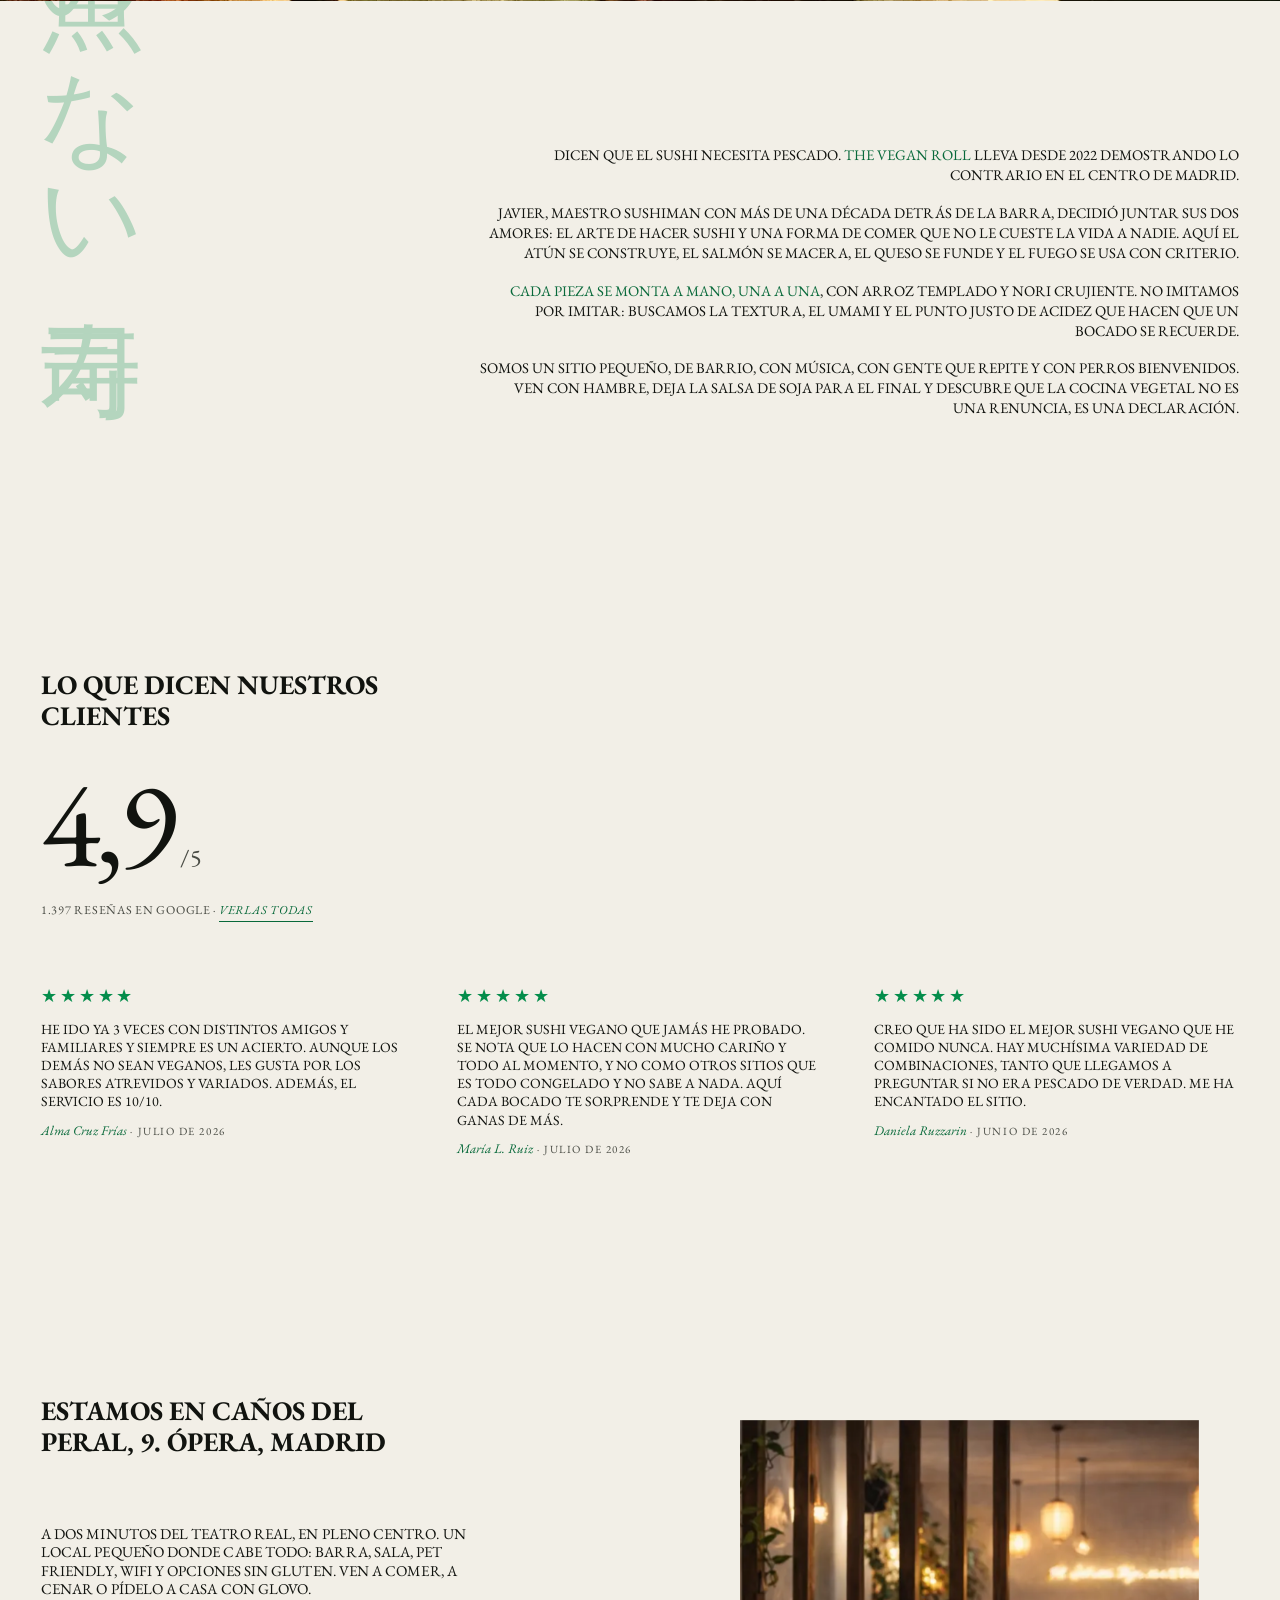
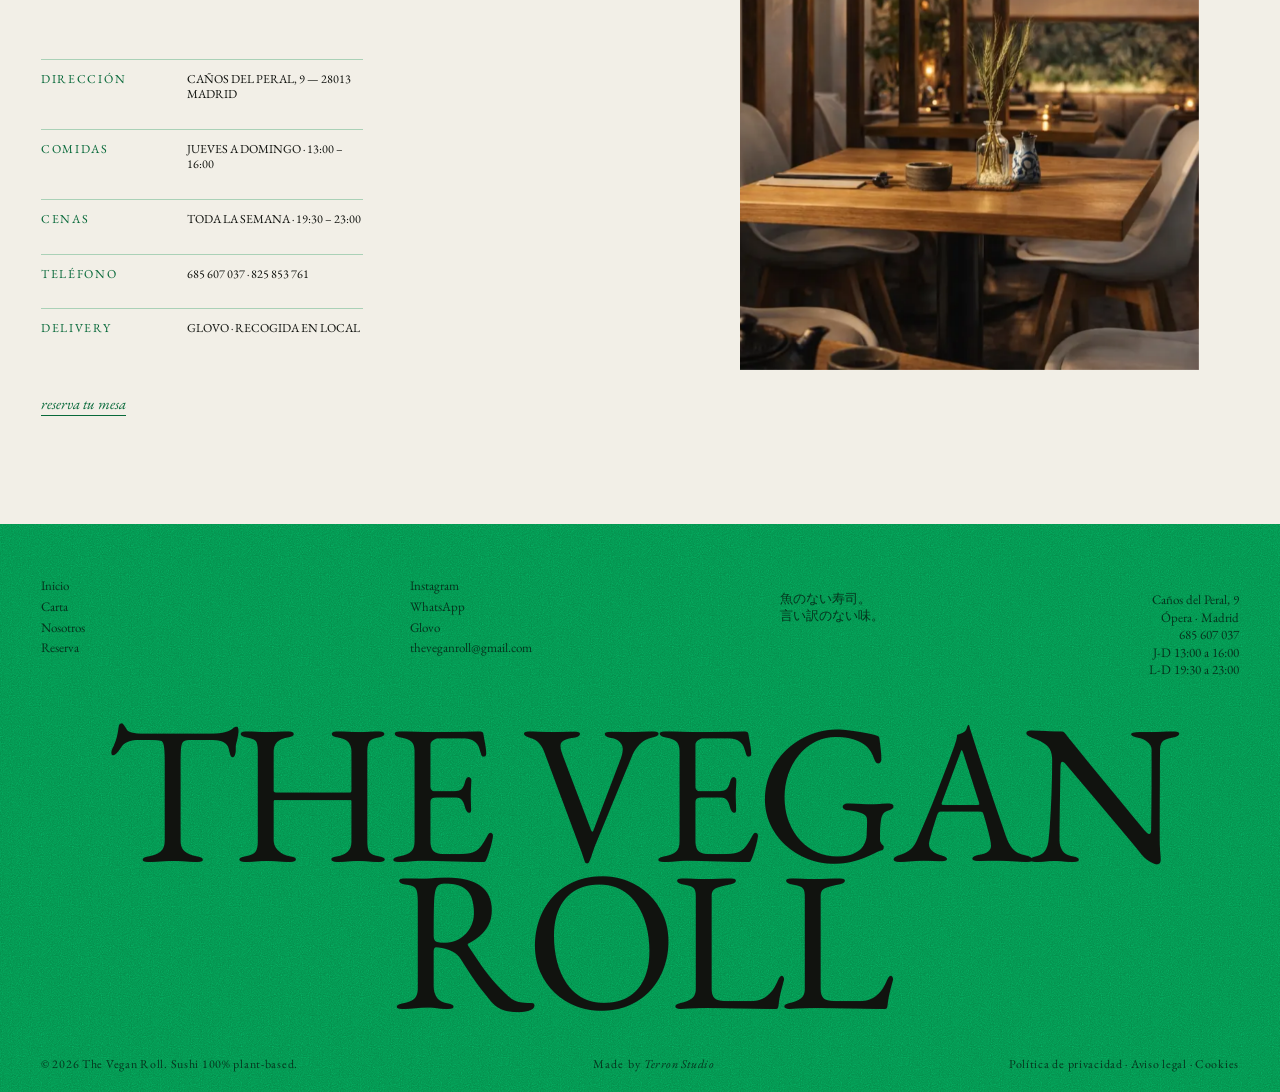
==== commit 89b0cdfb: "Remove home wordmark section" ====
--- a/index.html
+++ b/index.html
@@ -195,13 +195,6 @@
     </div>
   </section>
 
-  <!-- WORDMARK -->
-  <section class="wordmark wordmark--left">
-    <img class="wordmark__leaf" src="assets/logo/logo-negro.png" alt="" data-anim>
-    <h2 data-anim>The Vegan Roll<sup>&reg;</sup></h2>
-    <p class="jp" data-anim>&#39770;&#12398;&#12394;&#12356;&#23551;&#21496;&#12289;&#35328;&#12356;&#35379;&#12398;&#12394;&#12356;&#21619;</p>
-  </section>
-
   <!-- RESEÑAS
        Datos y textos tomados del perfil de Google del restaurante el 3 de
        septiembre de 2026 (4,9 sobre 1.397 reseñas). Las citas van tal cual
--- a/assets/css/style.css
+++ b/assets/css/style.css
@@ -536,19 +536,6 @@
 .wordmark h2 sup { font-size: 0.18em; vertical-align: super; letter-spacing: 0; color: var(--green); }
 .wordmark__leaf { width: clamp(70px, 8vw, 118px); opacity: 0.9; }
 .wordmark > p { margin: 0; }
-
-/* Variante de la home: alineada a la izquierda, con el vertical japonés
-   apoyado en el costado derecho del logotipo. */
-.wordmark--left {
-  grid-template-columns: auto auto;
-  justify-content: start;
-  justify-items: start;
-  column-gap: clamp(14px, 2.2vw, 40px);
-  row-gap: clamp(14px, 3vh, 30px);
-}
-.wordmark--left .wordmark__leaf { grid-area: 1 / 1; }
-.wordmark--left h2 { grid-area: 2 / 1; text-align: left; }
-.wordmark--left .jp { grid-area: 2 / 2; align-self: end; }
 
 /* ---------- Reseñas ---------- */
 .reviews {
@@ -1178,14 +1165,6 @@
   .dish__dots { display: none; }          /* a este ancho los puntos solo hacen ruido */
   .dish__top { gap: 12px; }
 
-  /* --- Wordmark: en móvil el logotipo se estrecha, así que el vertical
-         japonés se lleva al margen derecho en vez de dejarlo suelto a media
-         columna. --- */
-  .wordmark--left { grid-template-columns: 1fr auto; }
-  /* El vertical japonés ocupa las dos filas (logo + logotipo): así su altura
-     no cuelga por debajo del bloque dejando un hueco muerto. */
-  .wordmark--left .jp { grid-row: 1 / span 2; align-self: start; }
-
   /* --- Nosotros --- */
   .values { gap: 30px; }
 
